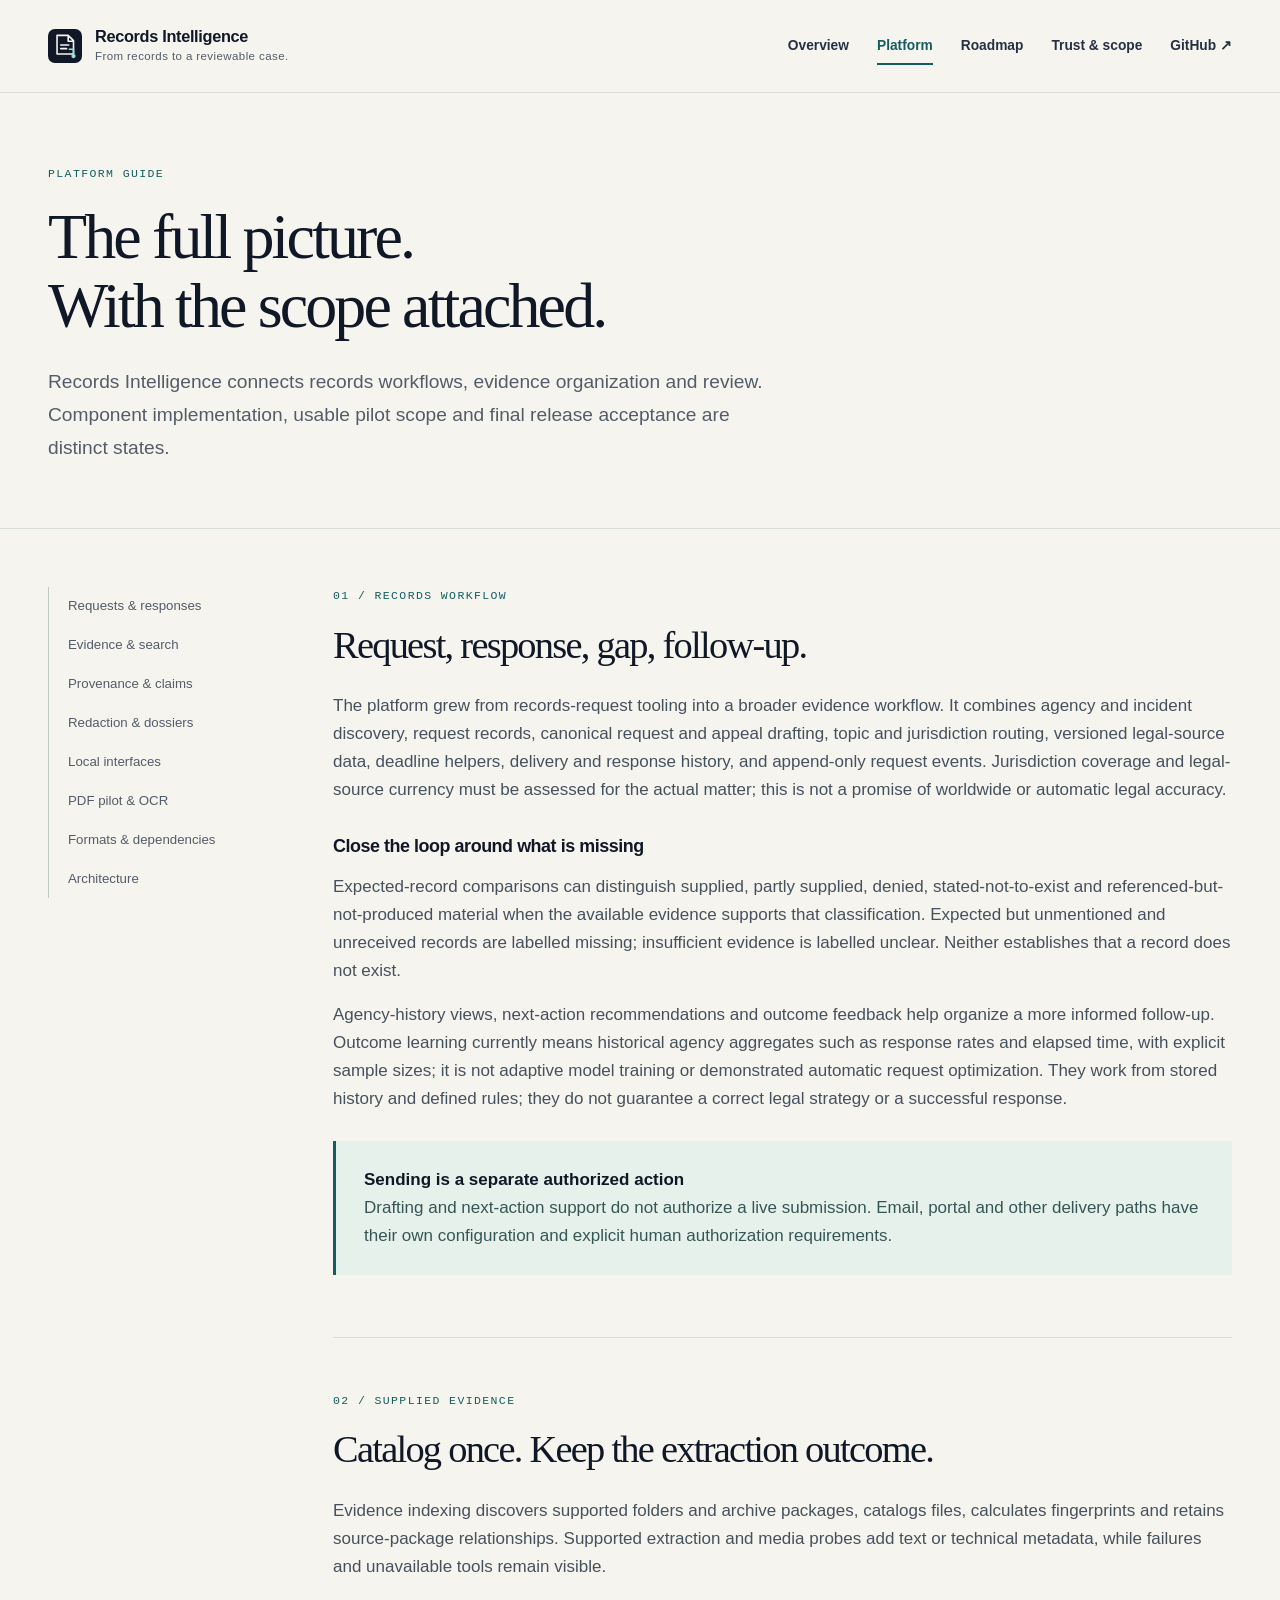
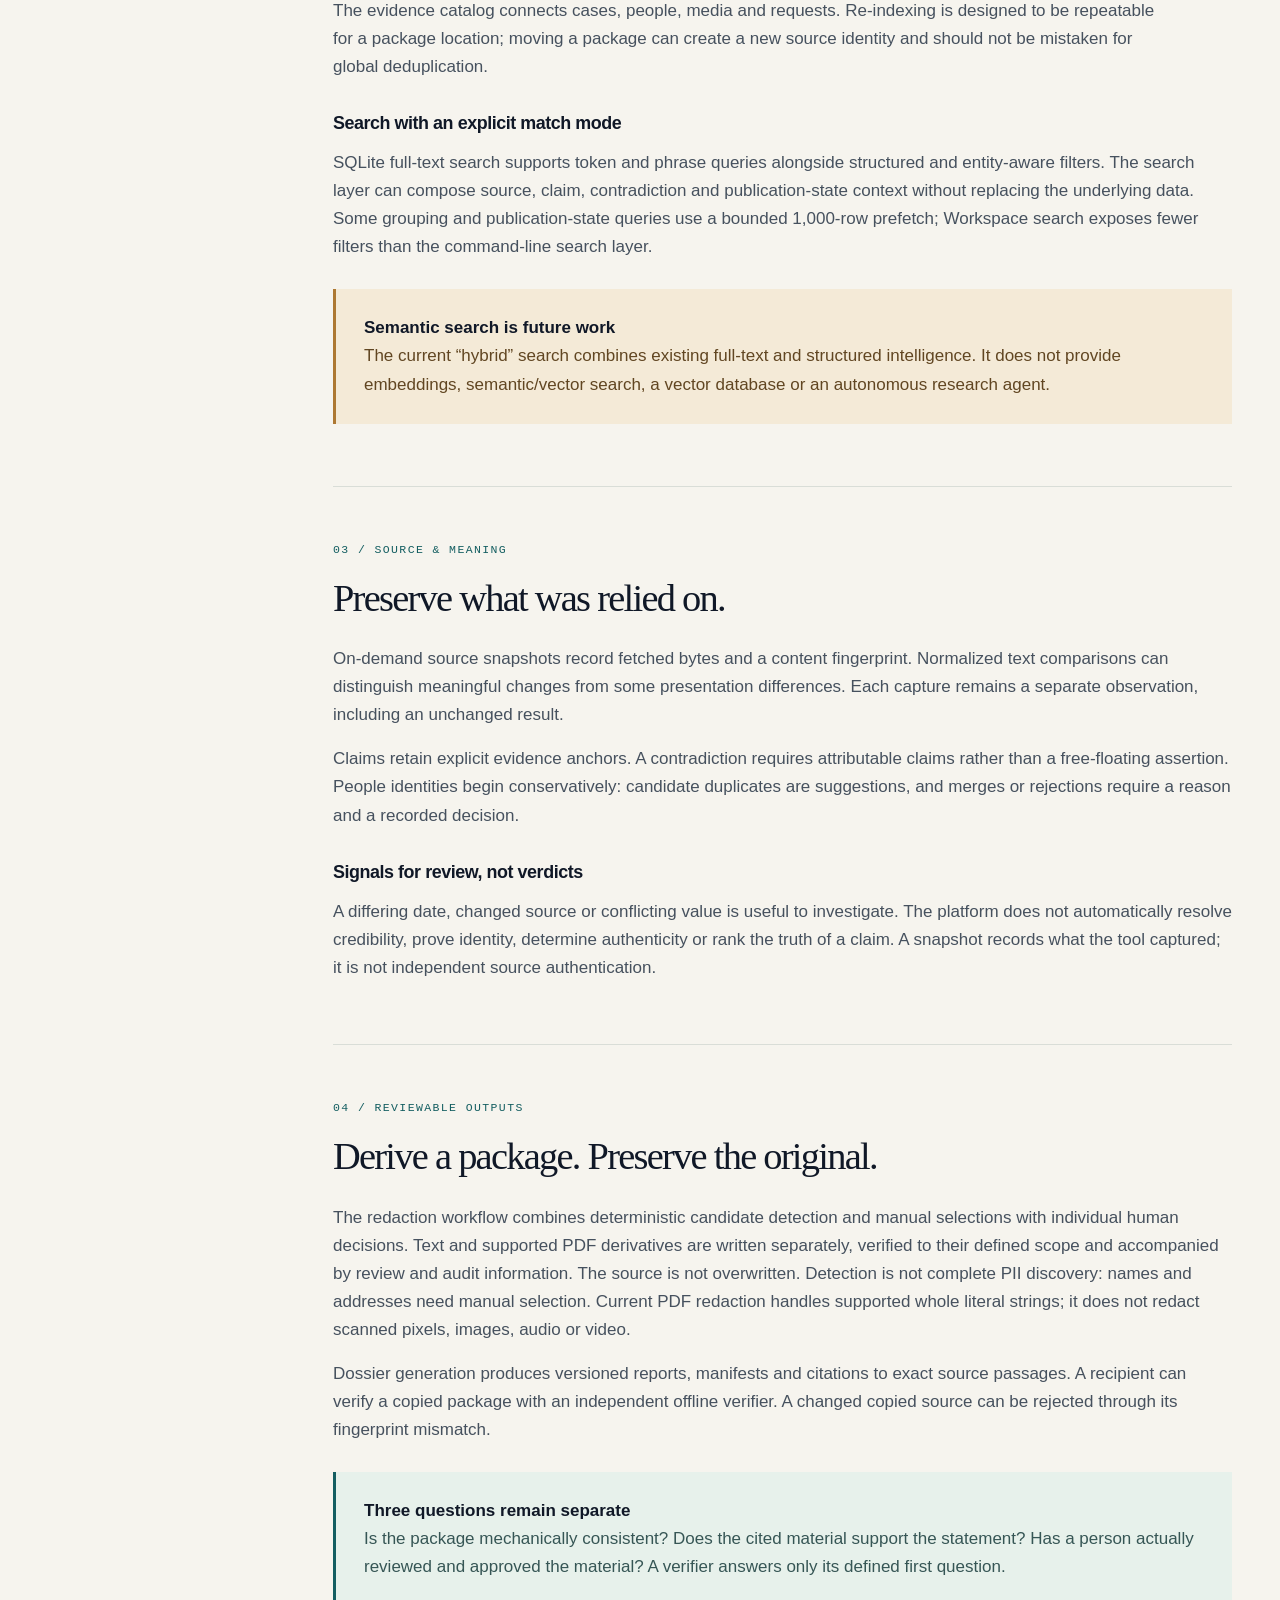
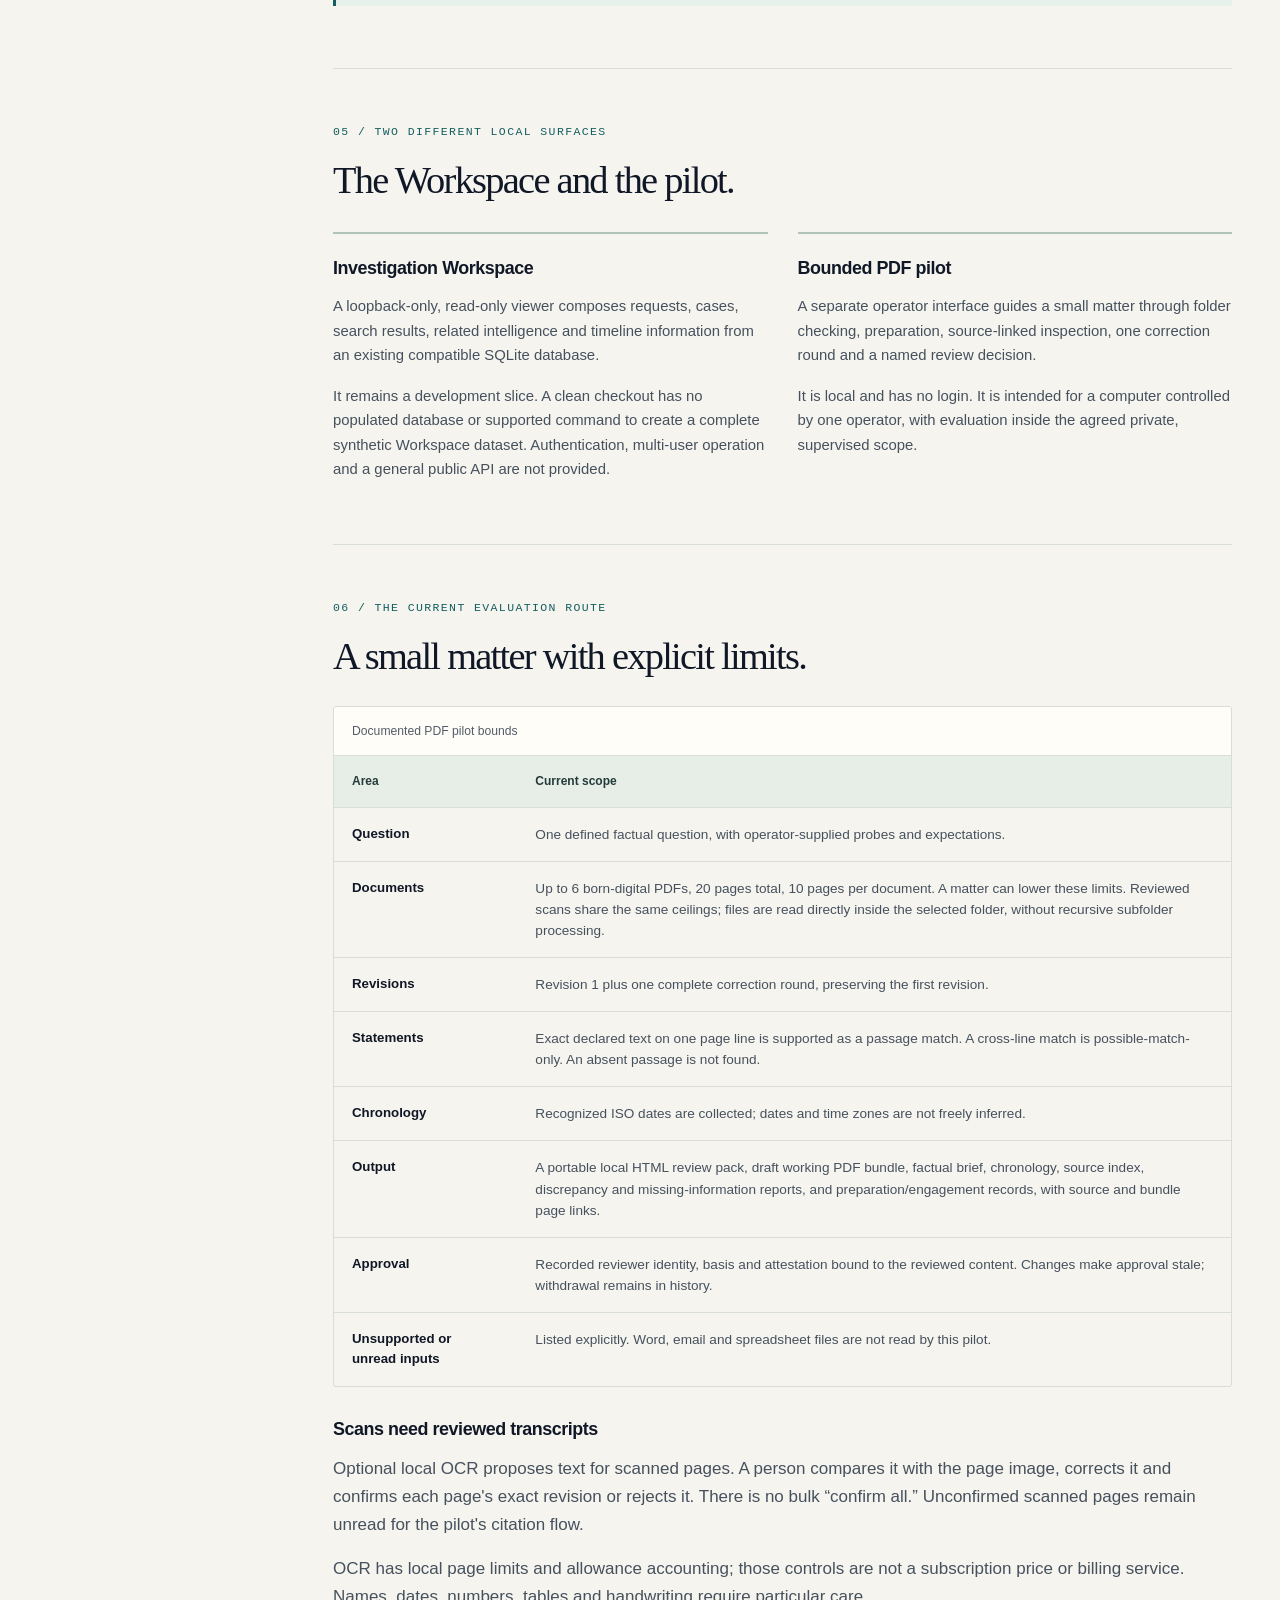
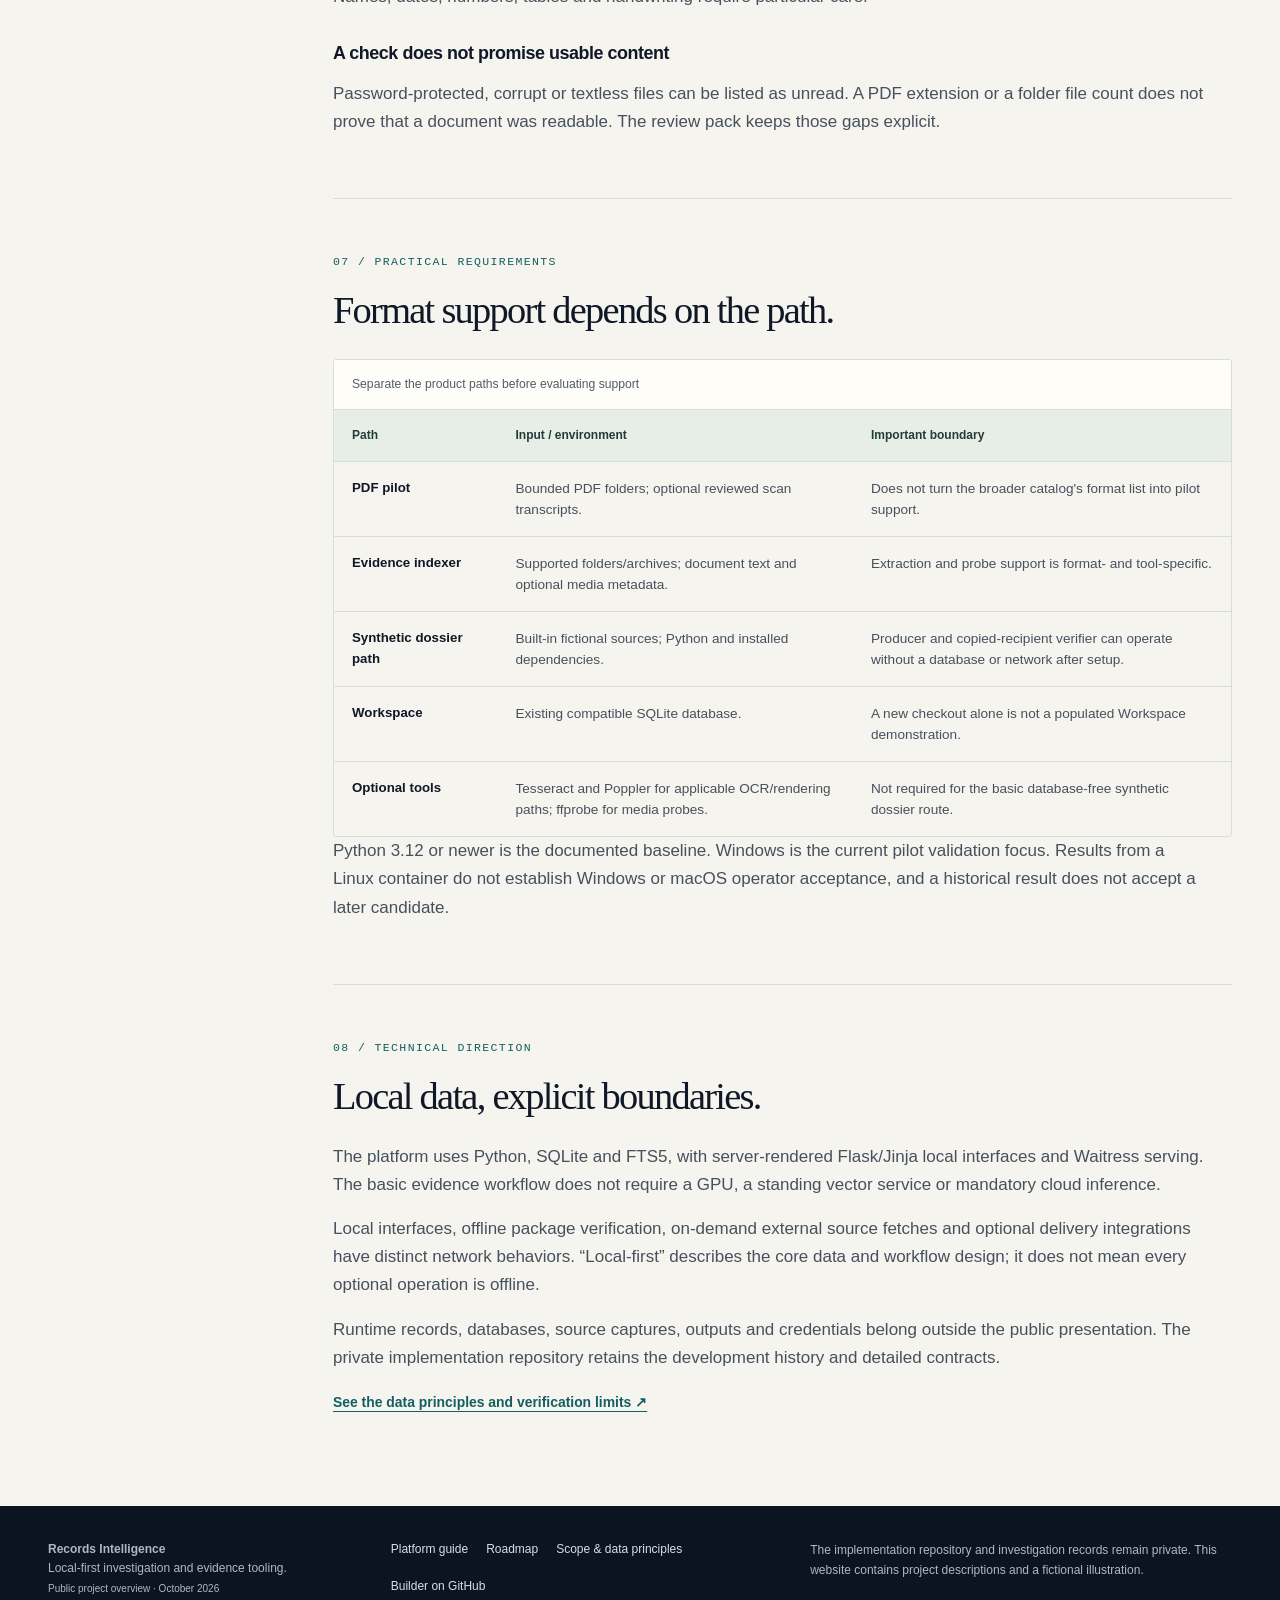
==== platform.html @ a043e43b "Publish the complete Records Intelligence project presentation" ====
<!doctype html>
<html lang="en">
<head>
  <meta charset="utf-8">
  <meta name="viewport" content="width=device-width, initial-scale=1">
  <meta name="description" content="The complete public capability guide: records requests, evidence indexing, search, provenance, claims, contradictions, reviewed redaction, dossiers, local interfaces and the bounded PDF pilot.">
  <meta name="theme-color" content="#101827">
  <meta name="color-scheme" content="light">
  <meta property="og:type" content="website">
  <meta property="og:title" content="Platform guide — Records Intelligence">
  <meta property="og:description" content="The complete public capability guide: records requests, evidence indexing, search, provenance, claims, contradictions, reviewed redaction, dossiers, local interfaces and the bounded PDF pilot.">
  <title>Platform guide — Records Intelligence</title>
  <link rel="icon" href="assets/mark.svg" type="image/svg+xml">
  <link rel="stylesheet" href="assets/styles.css">
  <script src="assets/app.js" defer></script>
</head>
<body>
  <a class="skip-link" href="#main">Skip to content</a>
  <header class="site-header">
    <div class="container header-inner">
      <a class="brand" href="index.html" aria-label="Records Intelligence home"><img src="assets/mark.svg" alt="" width="32" height="32"><span class="brand-text"><strong>Records Intelligence</strong><span>From records to a reviewable case.</span></span></a>
      <button class="nav-toggle" type="button" aria-expanded="false" aria-controls="primary-nav" hidden>Menu <span aria-hidden="true">↗</span></button>
      <nav class="nav-links" id="primary-nav" aria-label="Main navigation"><a href="index.html">Overview</a><a href="platform.html" aria-current="page">Platform</a><a href="roadmap.html">Roadmap</a><a href="trust.html">Trust & scope</a><a class="github-link" href="https://github.com/claudedclaude2-byte">GitHub <span aria-hidden="true">↗</span></a></nav>
    </div>
  </header>
  <main id="main">
  <section class="page-intro"><div class="container"><p class="eyebrow">Platform guide</p><h1>The full picture.<br>With the scope attached.</h1><p class="lede">Records Intelligence connects records workflows, evidence organization and review. Component implementation, usable pilot scope and final release acceptance are distinct states.</p></div></section>
  <div class="container content-layout">
    <aside class="page-nav"><nav aria-label="Platform sections"><a href="#requests">Requests & responses</a><a href="#evidence">Evidence & search</a><a href="#provenance">Provenance & claims</a><a href="#redaction">Redaction & dossiers</a><a href="#interfaces">Local interfaces</a><a href="#pilot">PDF pilot & OCR</a><a href="#formats">Formats & dependencies</a><a href="#architecture">Architecture</a></nav></aside>
    <div class="content-column">
      <section class="doc-section" id="requests"><p class="eyebrow">01 / Records workflow</p><h2>Request, response, gap, follow-up.</h2><p>The platform grew from records-request tooling into a broader evidence workflow. It combines agency and incident discovery, request records, canonical request and appeal drafting, topic and jurisdiction routing, versioned legal-source data, deadline helpers, delivery and response history, and append-only request events. Jurisdiction coverage and legal-source currency must be assessed for the actual matter; this is not a promise of worldwide or automatic legal accuracy.</p><h3>Close the loop around what is missing</h3><p>Expected-record comparisons can distinguish supplied, partly supplied, denied, stated-not-to-exist and referenced-but-not-produced material when the available evidence supports that classification. Expected but unmentioned and unreceived records are labelled missing; insufficient evidence is labelled unclear. Neither establishes that a record does not exist.</p><p>Agency-history views, next-action recommendations and outcome feedback help organize a more informed follow-up. Outcome learning currently means historical agency aggregates such as response rates and elapsed time, with explicit sample sizes; it is not adaptive model training or demonstrated automatic request optimization. They work from stored history and defined rules; they do not guarantee a correct legal strategy or a successful response.</p><div class="callout"><strong>Sending is a separate authorized action</strong><p>Drafting and next-action support do not authorize a live submission. Email, portal and other delivery paths have their own configuration and explicit human authorization requirements.</p></div></section>
      <section class="doc-section" id="evidence"><p class="eyebrow">02 / Supplied evidence</p><h2>Catalog once. Keep the extraction outcome.</h2><p>Evidence indexing discovers supported folders and archive packages, catalogs files, calculates fingerprints and retains source-package relationships. Supported extraction and media probes add text or technical metadata, while failures and unavailable tools remain visible.</p><p>The evidence catalog connects cases, people, media and requests. Re-indexing is designed to be repeatable for a package location; moving a package can create a new source identity and should not be mistaken for global deduplication.</p><h3>Search with an explicit match mode</h3><p>SQLite full-text search supports token and phrase queries alongside structured and entity-aware filters. The search layer can compose source, claim, contradiction and publication-state context without replacing the underlying data. Some grouping and publication-state queries use a bounded 1,000-row prefetch; Workspace search exposes fewer filters than the command-line search layer.</p><div class="callout warning"><strong>Semantic search is future work</strong><p>The current “hybrid” search combines existing full-text and structured intelligence. It does not provide embeddings, semantic/vector search, a vector database or an autonomous research agent.</p></div></section>
      <section class="doc-section" id="provenance"><p class="eyebrow">03 / Source & meaning</p><h2>Preserve what was relied on.</h2><p>On-demand source snapshots record fetched bytes and a content fingerprint. Normalized text comparisons can distinguish meaningful changes from some presentation differences. Each capture remains a separate observation, including an unchanged result.</p><p>Claims retain explicit evidence anchors. A contradiction requires attributable claims rather than a free-floating assertion. People identities begin conservatively: candidate duplicates are suggestions, and merges or rejections require a reason and a recorded decision.</p><h3>Signals for review, not verdicts</h3><p>A differing date, changed source or conflicting value is useful to investigate. The platform does not automatically resolve credibility, prove identity, determine authenticity or rank the truth of a claim. A snapshot records what the tool captured; it is not independent source authentication.</p></section>
      <section class="doc-section" id="redaction"><p class="eyebrow">04 / Reviewable outputs</p><h2>Derive a package. Preserve the original.</h2><p>The redaction workflow combines deterministic candidate detection and manual selections with individual human decisions. Text and supported PDF derivatives are written separately, verified to their defined scope and accompanied by review and audit information. The source is not overwritten. Detection is not complete PII discovery: names and addresses need manual selection. Current PDF redaction handles supported whole literal strings; it does not redact scanned pixels, images, audio or video.</p><p>Dossier generation produces versioned reports, manifests and citations to exact source passages. A recipient can verify a copied package with an independent offline verifier. A changed copied source can be rejected through its fingerprint mismatch.</p><div class="callout"><strong>Three questions remain separate</strong><p>Is the package mechanically consistent? Does the cited material support the statement? Has a person actually reviewed and approved the material? A verifier answers only its defined first question.</p></div></section>
      <section class="doc-section" id="interfaces"><p class="eyebrow">05 / Two different local surfaces</p><h2>The Workspace and the pilot.</h2><div class="mini-grid"><div class="mini-panel"><h3>Investigation Workspace</h3><p>A loopback-only, read-only viewer composes requests, cases, search results, related intelligence and timeline information from an existing compatible SQLite database.</p><p>It remains a development slice. A clean checkout has no populated database or supported command to create a complete synthetic Workspace dataset. Authentication, multi-user operation and a general public API are not provided.</p></div><div class="mini-panel"><h3>Bounded PDF pilot</h3><p>A separate operator interface guides a small matter through folder checking, preparation, source-linked inspection, one correction round and a named review decision.</p><p>It is local and has no login. It is intended for a computer controlled by one operator, with evaluation inside the agreed private, supervised scope.</p></div></div></section>
      <section class="doc-section" id="pilot"><p class="eyebrow">06 / The current evaluation route</p><h2>A small matter with explicit limits.</h2><div class="table-wrap"><table class="scope-table"><caption>Documented PDF pilot bounds</caption><thead><tr><th scope="col">Area</th><th scope="col">Current scope</th></tr></thead><tbody><tr><th scope="row">Question</th><td>One defined factual question, with operator-supplied probes and expectations.</td></tr><tr><th scope="row">Documents</th><td>Up to 6 born-digital PDFs, 20 pages total, 10 pages per document. A matter can lower these limits. Reviewed scans share the same ceilings; files are read directly inside the selected folder, without recursive subfolder processing.</td></tr><tr><th scope="row">Revisions</th><td>Revision 1 plus one complete correction round, preserving the first revision.</td></tr><tr><th scope="row">Statements</th><td>Exact declared text on one page line is supported as a passage match. A cross-line match is possible-match-only. An absent passage is not found.</td></tr><tr><th scope="row">Chronology</th><td>Recognized ISO dates are collected; dates and time zones are not freely inferred.</td></tr><tr><th scope="row">Output</th><td>A portable local HTML review pack, draft working PDF bundle, factual brief, chronology, source index, discrepancy and missing-information reports, and preparation/engagement records, with source and bundle page links.</td></tr><tr><th scope="row">Approval</th><td>Recorded reviewer identity, basis and attestation bound to the reviewed content. Changes make approval stale; withdrawal remains in history.</td></tr><tr><th scope="row">Unsupported or unread inputs</th><td>Listed explicitly. Word, email and spreadsheet files are not read by this pilot.</td></tr></tbody></table></div><h3>Scans need reviewed transcripts</h3><p>Optional local OCR proposes text for scanned pages. A person compares it with the page image, corrects it and confirms each page's exact revision or rejects it. There is no bulk “confirm all.” Unconfirmed scanned pages remain unread for the pilot's citation flow.</p><p>OCR has local page limits and allowance accounting; those controls are not a subscription price or billing service. Names, dates, numbers, tables and handwriting require particular care.</p><h3>A check does not promise usable content</h3><p>Password-protected, corrupt or textless files can be listed as unread. A PDF extension or a folder file count does not prove that a document was readable. The review pack keeps those gaps explicit.</p></section>
      <section class="doc-section" id="formats"><p class="eyebrow">07 / Practical requirements</p><h2>Format support depends on the path.</h2><div class="table-wrap"><table class="scope-table"><caption>Separate the product paths before evaluating support</caption><thead><tr><th scope="col">Path</th><th scope="col">Input / environment</th><th scope="col">Important boundary</th></tr></thead><tbody><tr><th scope="row">PDF pilot</th><td>Bounded PDF folders; optional reviewed scan transcripts.</td><td>Does not turn the broader catalog's format list into pilot support.</td></tr><tr><th scope="row">Evidence indexer</th><td>Supported folders/archives; document text and optional media metadata.</td><td>Extraction and probe support is format- and tool-specific.</td></tr><tr><th scope="row">Synthetic dossier path</th><td>Built-in fictional sources; Python and installed dependencies.</td><td>Producer and copied-recipient verifier can operate without a database or network after setup.</td></tr><tr><th scope="row">Workspace</th><td>Existing compatible SQLite database.</td><td>A new checkout alone is not a populated Workspace demonstration.</td></tr><tr><th scope="row">Optional tools</th><td>Tesseract and Poppler for applicable OCR/rendering paths; ffprobe for media probes.</td><td>Not required for the basic database-free synthetic dossier route.</td></tr></tbody></table></div><p>Python 3.12 or newer is the documented baseline. Windows is the current pilot validation focus. Results from a Linux container do not establish Windows or macOS operator acceptance, and a historical result does not accept a later candidate.</p></section>
      <section class="doc-section" id="architecture"><p class="eyebrow">08 / Technical direction</p><h2>Local data, explicit boundaries.</h2><p>The platform uses Python, SQLite and FTS5, with server-rendered Flask/Jinja local interfaces and Waitress serving. The basic evidence workflow does not require a GPU, a standing vector service or mandatory cloud inference.</p><p>Local interfaces, offline package verification, on-demand external source fetches and optional delivery integrations have distinct network behaviors. “Local-first” describes the core data and workflow design; it does not mean every optional operation is offline.</p><p>Runtime records, databases, source captures, outputs and credentials belong outside the public presentation. The private implementation repository retains the development history and detailed contracts.</p><p><a class="text-link" href="trust.html">See the data principles and verification limits ↗</a></p></section>
    </div>
  </div>
</main>
  <footer class="site-footer">
    <div class="container footer-inner">
      <div><strong>Records Intelligence</strong><p>Local-first investigation and evidence tooling.</p><small>Public project overview · October 2026</small></div>
      <nav class="footer-links" aria-label="Footer navigation"><a href="platform.html">Platform guide</a><a href="roadmap.html">Roadmap</a><a href="trust.html">Scope & data principles</a><a href="https://github.com/claudedclaude2-byte">Builder on GitHub</a></nav>
      <p class="footer-note">The implementation repository and investigation records remain private. This website contains project descriptions and a fictional illustration.</p>
    </div>
  </footer>
</body>
</html>
---- assets/styles.css ----
:root {
  color-scheme: light;
  --ink: #101827;
  --ink-soft: #253044;
  --paper: #f6f4ee;
  --white: #ffffff;
  --muted: #535c69;
  --line: #d9ddd7;
  --aqua: #8ee8e2;
  --aqua-dark: #145e61;
  --ochre: #ad7832;
  --dark-line: #344253;
  --serif: Georgia, "Times New Roman", serif;
  --sans: -apple-system, BlinkMacSystemFont, "Segoe UI", sans-serif;
  --mono: "Cascadia Code", "SFMono-Regular", Consolas, monospace;
  --max-width: 1200px;
}

*, *::before, *::after { box-sizing: border-box; }
html { scroll-behavior: smooth; scroll-padding-top: 104px; }
body { margin: 0; background: var(--paper); color: var(--ink); font-family: var(--sans); font-size: 17px; line-height: 1.65; -webkit-font-smoothing: antialiased; }
body, button, a { -webkit-tap-highlight-color: transparent; }
img, svg { display: block; max-width: 100%; }
img { height: auto; }
button, input, select, textarea { font: inherit; }
button { cursor: pointer; }
a { color: var(--aqua-dark); text-underline-offset: 4px; text-decoration-thickness: 1px; }
a:hover { text-decoration-thickness: 2px; }
:focus-visible { outline: 3px solid var(--aqua-dark); outline-offset: 5px; border-radius: 2px; }
.dark :focus-visible, .contact-band :focus-visible, .site-footer :focus-visible { outline-color: var(--aqua); }
::selection { background: var(--aqua); color: var(--ink); }
[hidden] { display: none !important; }
h1, h2, h3, h4, p, ul, ol, dl, blockquote, figure { margin: 0; }
h1, h2, h3, h4 { text-wrap: balance; }
h1, h2 { font-family: var(--serif); font-weight: 400; letter-spacing: -.045em; line-height: 1.08; }
h1 { font-size: clamp(3rem, 5.8vw, 5.35rem); }
h2 { font-size: clamp(2.15rem, 3.5vw, 3.4rem); }
h3 { font-size: 1.28rem; line-height: 1.35; letter-spacing: -.025em; }
p { text-wrap: pretty; }
p + p { margin-top: 1rem; }
ul, ol { padding-left: 1.3rem; }
li + li { margin-top: .55rem; }
code { font-family: var(--mono); font-size: .83em; overflow-wrap: anywhere; }
.container { width: min(var(--max-width), calc(100% - 96px)); margin-inline: auto; }
.skip-link { position: fixed; z-index: 100; left: 16px; top: 12px; padding: 12px 18px; color: var(--ink); background: var(--aqua); transform: translateY(-160%); border-radius: 4px; font-weight: 700; }
.skip-link:focus { transform: translateY(0); }

/* Quiet navigation leaves the project and its evidence in the foreground. */
.site-header { position: relative; z-index: 20; background: var(--paper); border-bottom: 1px solid var(--line); }
.header-inner { display: flex; align-items: center; justify-content: space-between; gap: 32px; min-height: 92px; }
.brand { display: inline-flex; align-items: center; gap: 13px; color: var(--ink); text-decoration: none; flex-shrink: 0; }
.brand img { width: 34px; height: 34px; }
.brand-text { display: flex; flex-direction: column; }
.brand-text strong { font-size: 1.02rem; line-height: 1.2; font-weight: 750; letter-spacing: -.02em; }
.brand-text span { color: var(--muted); font-size: .72rem; line-height: 1.6; letter-spacing: .035em; }
.nav-links { display: flex; align-items: center; flex-wrap: wrap; gap: 28px; }
.nav-links a { position: relative; color: var(--ink-soft); font-size: .86rem; font-weight: 600; text-decoration: none; padding-block: 10px; }
.nav-links a:hover, .nav-links a[aria-current="page"] { color: var(--aqua-dark); }
.nav-links a[aria-current="page"]::after { content: ""; position: absolute; right: 0; bottom: 2px; left: 0; height: 2px; background: var(--aqua-dark); }
.nav-toggle { display: none; align-items: center; justify-content: center; min-height: 44px; padding: 8px 12px; border: 1px solid var(--line); color: var(--ink); background: transparent; border-radius: 4px; font-size: .85rem; font-weight: 650; }

/* The dark opening reads like a field notebook, with a light document inset. */
.dark { background: var(--ink); color: var(--paper); }
.dark a { color: var(--aqua); }
.hero { padding: 86px 0 70px; overflow: clip; }
.hero-grid { display: grid; grid-template-columns: 1.14fr .86fr; align-items: center; gap: 64px; }
.hero-copy h1 { max-width: 750px; }
.eyebrow { display: block; margin-bottom: 20px; color: var(--aqua-dark); font-family: var(--mono); font-size: .72rem; line-height: 1.5; font-weight: 500; letter-spacing: .12em; text-transform: uppercase; }
.dark .eyebrow { color: var(--aqua); }
.lede { max-width: 690px; margin-top: 26px; color: var(--muted); font-size: clamp(1.1rem, 1.5vw, 1.24rem); line-height: 1.7; }
.dark .lede { color: #c8d1dc; }
.actions { display: flex; align-items: center; flex-wrap: wrap; gap: 12px; margin-top: 34px; }
.button { display: inline-flex; align-items: center; justify-content: center; gap: 10px; min-height: 48px; padding: 12px 22px; border: 1px solid var(--ink); border-radius: 3px; color: var(--paper); background: var(--ink); font-size: .87rem; font-weight: 700; line-height: 1.35; text-decoration: none; transition: background-color .18s, border-color .18s, transform .18s; }
.button:hover { background: var(--ink-soft); border-color: var(--ink-soft); transform: translateY(-2px); }
.button.secondary { color: var(--ink); background: transparent; border-color: #a2aaa8; }
.button.secondary:hover { background: #e8eae2; }
.dark .button { color: var(--ink); background: var(--aqua); border-color: var(--aqua); }
.dark .button:hover { background: #b8f3ef; border-color: #b8f3ef; }
.dark .button.secondary { color: var(--paper); background: transparent; border-color: #647181; }
.dark .button.secondary:hover { background: #263345; border-color: #8c9bab; }
.hero-note { max-width: 560px; margin-top: 22px; color: #abb8c6; font-size: .79rem; line-height: 1.65; }
.hero-art { position: relative; width: 100%; min-width: 0; }
.hero-art svg { width: 100%; height: auto; }
.hero-art img { width: 100%; }
.status-line { display: flex; align-items: center; flex-wrap: wrap; gap: 12px 28px; padding-top: 29px; margin-top: 55px; border-top: 1px solid var(--dark-line); color: #c8d1dc; font-family: var(--mono); font-size: .7rem; line-height: 1.55; }
.status-line > span { display: inline-flex; align-items: center; gap: 8px; }
.status-dot { display: inline-block; width: 6px; height: 6px; border-radius: 50%; background: var(--aqua); flex: 0 0 auto; }

.section { padding: 100px 0; }
.section.alt { background: #eceee7; border-top: 1px solid #e0e3da; border-bottom: 1px solid #e0e3da; }
.section-heading { max-width: 780px; margin-bottom: 48px; }
.section-heading .eyebrow, .split-heading .eyebrow { margin-bottom: 16px; }
.section-heading p:not(.eyebrow), .split-heading p:not(.eyebrow) { margin-top: 20px; color: var(--muted); max-width: 640px; }
.dark .section-heading p:not(.eyebrow), .dark .split-heading p:not(.eyebrow) { color: #c8d1dc; }
.split-heading { display: grid; grid-template-columns: 1.1fr .9fr; gap: 80px; align-items: end; margin-bottom: 48px; }
.split-heading > p { margin-bottom: 3px; }
.intro-grid { display: grid; grid-template-columns: 1.2fr .8fr; gap: 88px; align-items: start; }
.large-statement { font-family: var(--serif); font-size: clamp(1.9rem, 3vw, 2.8rem); line-height: 1.25; letter-spacing: -.035em; }
.intro-grid > div > p { color: var(--muted); }
.intro-grid .large-statement { color: var(--ink); }
.intro-grid .eyebrow { color: var(--aqua-dark); }
.principles { display: grid; grid-template-columns: repeat(3, 1fr); gap: 38px; margin-top: 65px; padding-top: 32px; border-top: 1px solid var(--line); }
.principle { position: relative; padding-top: 17px; }
.principle::before { content: ""; position: absolute; left: 0; top: 0; width: 24px; height: 3px; background: var(--aqua-dark); }
.principle h3 { margin-bottom: 12px; }
.principle p { color: var(--muted); font-size: .94rem; }
.dark .principles { border-color: var(--dark-line); }
.dark .principle::before { background: var(--aqua); }
.dark .principle p { color: #c8d1dc; }
.principles + .text-link { display: inline-block; margin-top: 30px; }

/* Lists carry real sequence and scope, rather than turning everything into cards. */
.workflow { margin: 0; }
ol.workflow, .workflow ol { padding: 0; list-style: none; counter-reset: step; }
.workflow li { display: grid; grid-template-columns: 74px 1fr; gap: 24px; margin: 0; padding: 30px 0; border-top: 1px solid var(--line); }
.workflow li:last-child { border-bottom: 1px solid var(--line); }
.step-number { display: flex; align-items: center; justify-content: center; width: 48px; height: 48px; background: var(--ink); color: var(--aqua); border-radius: 50%; font-family: var(--mono); font-size: .84rem; }
.workflow h3 { margin-bottom: 9px; }
.workflow p { max-width: 830px; color: var(--muted); font-size: .96rem; }
.feature-row { display: grid; grid-template-columns: 68px minmax(0, 1fr) 180px; gap: 28px; align-items: start; padding: 34px 0; border-top: 1px solid var(--line); }
.feature-row:last-child { border-bottom: 1px solid var(--line); }
.feature-list + p { margin-top: 26px; }
.feature-number { color: var(--aqua-dark); font-family: var(--mono); font-size: .8rem; padding-top: 4px; }
.feature-row h3 { margin-bottom: 10px; }
.feature-row p { max-width: 690px; color: var(--muted); font-size: .94rem; }
.feature-meta { display: flex; flex-direction: column; align-items: flex-start; gap: 12px; padding-top: 4px; }
.feature-meta small { color: var(--muted); font-size: .74rem; line-height: 1.55; }
.tag, .status-tag { display: inline-flex; align-items: center; gap: 7px; max-width: 100%; padding: 5px 9px; border: 1px solid #b7c4c0; border-radius: 3px; background: #e9efea; color: #275352; font-family: var(--mono); font-size: .65rem; line-height: 1.45; font-weight: 500; letter-spacing: .015em; }
.dark .tag, .dark .status-tag { color: var(--aqua); background: #1a2b35; border-color: #3f6668; }
.scope-grid { display: grid; grid-template-columns: 1fr 1fr; gap: 0; border-top: 1px solid var(--line); border-bottom: 1px solid var(--line); }
.scope-panel { padding: 32px 42px 32px 0; }
.scope-panel + .scope-panel { padding: 32px 0 32px 42px; border-left: 1px solid var(--line); }
.scope-panel h3 { margin-bottom: 20px; }
.scope-panel h2 { margin-bottom: 22px; font-size: clamp(1.8rem, 3vw, 2.65rem); }
.scope-panel p:not(.eyebrow) { color: var(--muted); }
.scope-panel .text-link { display: inline-block; margin-top: 22px; }
.scope-panel ul { color: var(--muted); font-size: .94rem; }
.dark .scope-grid, .dark .scope-panel + .scope-panel { border-color: var(--dark-line); }
.dark .scope-panel ul { color: #c8d1dc; }

/* This is an illustrative citation, not an interface making validation claims. */
.example-shell { border: 1px solid #b9c4be; border-radius: 5px; overflow: hidden; background: var(--white); box-shadow: 0 16px 40px #1018270b; }
.example-toolbar { display: flex; align-items: center; justify-content: space-between; gap: 20px; padding: 18px 26px; border-bottom: 1px solid var(--line); background: #e9eee8; }
.example-toolbar > span, .example-toolbar > label, .example-toolbar > p { color: #435553; font-family: var(--mono); font-size: .68rem; letter-spacing: .025em; }
.example-tabs { display: flex; flex-wrap: wrap; gap: 5px; }
.example-shell > .example-tabs { padding: 12px 26px; border-bottom: 1px solid var(--line); background: #f3f5f0; }
.example-tabs button { min-height: 42px; padding: 8px 13px; color: var(--ink-soft); background: transparent; border: 1px solid transparent; border-radius: 3px; font-size: .78rem; font-weight: 650; }
.example-tabs button:hover { background: #dfe7e1; }
.example-tabs button[aria-selected="true"] { color: var(--paper); background: var(--ink); }
.example-body { padding: 38px 42px; }
.example-body section { max-width: 820px; margin-inline: auto; }
.example-body section + section { margin-top: 36px; }
.example-body h3 { margin-bottom: 18px; }
.source-quote { padding: 24px 28px; margin-bottom: 20px; border-left: 3px solid var(--aqua-dark); background: #f3f5f0; font-family: var(--serif); font-size: clamp(1.1rem, 2vw, 1.35rem); line-height: 1.7; }
.citation { color: var(--muted); font-family: var(--mono); font-size: .69rem; overflow-wrap: anywhere; }
.annotation { position: relative; margin-top: 24px; padding: 20px 24px; border: 1px solid #dec89d; color: #594222; background: #fcf6e9; font-size: .9rem; }
.annotation strong { color: #473315; }
.example-body .status-tag { margin-bottom: 17px; }
body:not(.js) [data-example-panel][hidden] { display: block !important; }
body:not(.js) .example-tabs { display: none; }

.roadmap-row { display: grid; grid-template-columns: 80px minmax(0, 1fr) 185px; align-items: start; gap: 32px; padding: 34px 0; border-top: 1px solid var(--line); }
.roadmap-row:last-child { border-bottom: 1px solid var(--line); }
.roadmap-list { margin-top: 40px; }
.roadmap-index { color: var(--aqua-dark); font-family: var(--mono); font-size: .75rem; padding-top: 6px; }
.roadmap-row h2 { margin-bottom: 17px; font-size: clamp(1.7rem, 2.4vw, 2.4rem); }
.roadmap-row h3 { margin-bottom: 12px; }
.roadmap-row h2 ~ h3 { margin-top: 22px; font-family: var(--mono); font-size: .69rem; font-weight: 500; text-transform: uppercase; letter-spacing: .07em; }
.roadmap-row p, .roadmap-row ul { color: var(--muted); font-size: .94rem; }
.roadmap-row ul { margin-top: 14px; }
.roadmap-state { padding-top: 4px; }
.faq { border-top: 1px solid var(--line); }
.faq details { border-bottom: 1px solid var(--line); padding: 23px 0; }
.faq summary { position: relative; padding-right: 42px; list-style: none; font-size: 1.04rem; line-height: 1.45; font-weight: 650; cursor: pointer; }
.faq summary::-webkit-details-marker { display: none; }
.faq summary::after { content: "+"; position: absolute; top: -3px; right: 4px; font-family: var(--mono); font-size: 1.4rem; font-weight: 400; color: var(--aqua-dark); }
.faq details[open] summary::after { content: "−"; }
.faq details > div, .faq details > p { padding-top: 18px; max-width: 860px; color: var(--muted); font-size: .94rem; }
.contact-band { background: var(--ink); color: var(--paper); padding: 58px 0; }
.contact-band .container { display: flex; align-items: center; justify-content: space-between; gap: 45px; }
.contact-band h2 { font-size: clamp(1.8rem, 3vw, 2.7rem); }
.contact-band p { margin-top: 16px; color: #c8d1dc; font-size: .94rem; max-width: 670px; }
.contact-band .intro-grid > div > p { color: #c8d1dc; }
.contact-band .eyebrow, .contact-band .intro-grid .eyebrow { color: var(--aqua); margin-top: 0; }
.contact-band a { color: var(--aqua); }
.contact-actions { display: flex; align-items: center; flex-wrap: wrap; gap: 12px; flex-shrink: 0; }
.contact-band p + .contact-actions { margin-top: 24px; }
.contact-band .button { background: var(--aqua); border-color: var(--aqua); color: var(--ink); }
.contact-band .button:hover { background: #b8f3ef; border-color: #b8f3ef; }
.contact-band .button.secondary { background: transparent; color: var(--paper); border-color: #647181; }
.site-footer { padding: 34px 0; color: #aeb8c5; background: #0d1421; font-size: .75rem; }
.footer-inner { display: grid; grid-template-columns: .8fr 1fr 1.1fr; align-items: start; gap: 36px; }
.footer-inner p { max-width: 680px; }
.footer-links { display: flex; flex-wrap: wrap; gap: 18px; }
.footer-note { line-height: 1.7; }
.site-footer a { color: #d5e0e7; text-decoration: none; }
.site-footer a:hover { text-decoration: underline; }

/* Secondary pages are deliberately designed for sustained reading. */
.page-intro { padding: 72px 0 64px; border-bottom: 1px solid var(--line); }
.page-intro h1 { max-width: 970px; font-size: clamp(2.8rem, 5vw, 4.6rem); }
.page-intro .lede { max-width: 800px; }
.content-layout { display: grid; grid-template-columns: 215px minmax(0, 1fr); align-items: start; gap: 70px; padding-top: 58px; padding-bottom: 90px; }
.page-nav { position: sticky; top: 32px; font-size: .83rem; }
.page-nav > p, .page-nav > h2, .page-nav > h3 { margin-bottom: 16px; font-family: var(--mono); font-size: .68rem; font-weight: 500; letter-spacing: .08em; text-transform: uppercase; color: var(--muted); }
.page-nav nav { display: flex; flex-direction: column; gap: 1px; border-left: 1px solid #bdc9c2; }
.page-nav a { display: block; padding: 8px 0 8px 18px; color: var(--muted); text-decoration: none; border-left: 2px solid transparent; margin-left: -1px; }
.page-nav a:hover, .page-nav a[aria-current="location"] { color: var(--aqua-dark); border-left-color: var(--aqua-dark); }
.content-column { min-width: 0; }
.doc-section { scroll-margin-top: 32px; }
.doc-section + .doc-section { margin-top: 62px; padding-top: 54px; border-top: 1px solid var(--line); }
.doc-section h2 { margin-bottom: 26px; font-size: clamp(1.9rem, 3vw, 2.7rem); }
.doc-section h3 { margin-top: 30px; margin-bottom: 14px; font-size: 1.12rem; }
.doc-section p, .doc-section li { color: #46515e; }
.doc-section ul, .doc-section ol { margin-top: 20px; }
.doc-section strong { color: var(--ink); }
.doc-section .eyebrow { color: var(--aqua-dark); }
.table-wrap { width: 100%; margin-top: 28px; overflow-x: auto; border: 1px solid var(--line); border-radius: 3px; }
.scope-table { width: 100%; border-collapse: collapse; text-align: left; font-size: .85rem; line-height: 1.55; }
.scope-table caption { padding: 15px 18px; border-bottom: 1px solid var(--line); color: var(--muted); background: #fffdf7; text-align: left; font-size: .76rem; }
.scope-table th, .scope-table td { padding: 16px 18px; border-bottom: 1px solid var(--line); vertical-align: top; }
.scope-table th { color: #243b39; background: #e6eee7; font-size: .75rem; font-weight: 700; }
.scope-table th[scope="row"] { min-width: 150px; background: transparent; color: var(--ink); font-size: .83rem; }
.scope-table tr:last-child th[scope="row"] { border-bottom: none; }
.scope-table tr:last-child td { border-bottom: none; }
.scope-table td { color: #46515e; }
.scope-table td:first-child { min-width: 150px; font-weight: 600; color: var(--ink); }
.scope-table td:not(:first-child) { min-width: 180px; }
.callout { margin-top: 28px; padding: 25px 28px; color: #204b4d; background: #e7f1eb; border-left: 3px solid var(--aqua-dark); }
.callout h3 { margin-top: 0; color: #204b4d; }
.callout p, .callout li { color: #365655; }
.callout.warning { border-color: var(--ochre); background: #f4ead7; color: #614622; }
.callout.warning p, .callout.warning li, .callout.warning h3 { color: #614622; }
.callout.dark { border-color: var(--aqua); background: var(--ink); color: var(--paper); }
.callout.dark p, .callout.dark li { color: #c8d1dc; }
.callout.dark h3, .callout.dark strong { color: var(--paper); }
.definition-list { margin-top: 22px; }
dl.definition-list, .definition-list dl { display: grid; grid-template-columns: 160px minmax(0, 1fr); gap: 20px 28px; }
.definition-list dt { color: var(--ink); font-weight: 650; }
.definition-list dd { margin: 0; color: #46515e; }
.checklist { padding-left: 0; list-style: none; }
.checklist li { position: relative; padding-left: 27px; }
.checklist li::before { content: ""; position: absolute; left: 1px; top: .57em; width: 8px; height: 8px; border: 1px solid #5d8077; }
.text-link { font-size: .87rem; font-weight: 650; }
.mini-grid { display: grid; grid-template-columns: 1fr 1fr; gap: 30px; margin-top: 30px; }
.mini-panel { padding-top: 22px; border-top: 2px solid #b0c3b9; }
.mini-panel h3 { margin-top: 0; }
.mini-panel p { font-size: .93rem; }

@media (min-width: 1600px) {
  .hero { padding-top: 106px; padding-bottom: 82px; }
}
@media (max-width: 1100px) {
  .container { width: calc(100% - 64px); }
  .header-inner { gap: 24px; }
  .nav-links { gap: 20px; }
  .hero-grid { gap: 38px; }
  .hero { padding-top: 65px; }
  .intro-grid, .split-heading { gap: 48px; }
  .content-layout { grid-template-columns: 175px minmax(0, 1fr); gap: 40px; }
  .contact-band .container { align-items: flex-start; flex-direction: column; gap: 27px; }
}
@media (max-width: 800px) {
  .container { width: calc(100% - 48px); }
  .header-inner { min-height: 80px; flex-wrap: wrap; gap: 0; }
  .nav-links { width: 100%; justify-content: flex-start; gap: 14px 24px; padding-bottom: 15px; }
  .js .nav-toggle { display: inline-flex; }
  .js .nav-links { display: none; padding: 12px 0 22px; }
  .js .site-header[data-nav-open="true"] .nav-links { display: flex; }
  .hero { padding: 62px 0 46px; }
  .hero-grid { grid-template-columns: 1fr; gap: 42px; }
  .hero-copy { max-width: 690px; }
  .hero h1 { max-width: 670px; font-size: clamp(3rem, 7.5vw, 4.4rem); }
  .hero-art { max-width: 530px; margin-inline: auto; }
  .status-line { margin-top: 34px; }
  .section { padding: 72px 0; }
  .intro-grid, .split-heading { grid-template-columns: 1fr; gap: 28px; }
  .principles { gap: 25px; margin-top: 40px; }
  .feature-row { grid-template-columns: 42px minmax(0, 1fr); gap: 18px; }
  .feature-meta { grid-column: 2; flex-direction: row; flex-wrap: wrap; align-items: center; padding-top: 0; }
  .feature-meta small { max-width: 370px; }
  .roadmap-row { grid-template-columns: 55px minmax(0, 1fr); gap: 22px; }
  .roadmap-state { grid-column: 2; padding-top: 0; }
  .scope-panel { padding-right: 25px; }
  .scope-panel + .scope-panel { padding-left: 25px; }
  .example-toolbar { flex-wrap: wrap; padding: 16px 22px; }
  .example-body { padding: 30px; }
  .footer-inner { grid-template-columns: 1fr; gap: 22px; }
  .page-intro { padding: 56px 0 45px; }
  .content-layout { grid-template-columns: 1fr; gap: 42px; padding-top: 36px; }
  .page-nav { position: static; }
  .page-nav nav { flex-direction: row; flex-wrap: wrap; column-gap: 17px; border-left: 0; border-bottom: 1px solid var(--line); padding-bottom: 16px; }
  .page-nav a { padding: 4px 0; border-left: 0; margin-left: 0; }
}
@media (max-width: 540px) {
  body { font-size: 16px; }
  .container { width: calc(100% - 40px); }
  .header-inner { min-height: 76px; }
  .brand { gap: 10px; }
  .brand img { width: 30px; height: 30px; }
  .brand-text strong { font-size: .9rem; }
  .brand-text span { font-size: .65rem; }
  .nav-toggle { font-size: .78rem; padding-inline: 10px; }
  .nav-links { gap: 8px 22px; }
  .nav-links a { font-size: .85rem; }
  .hero { padding-top: 43px; }
  .hero h1 { font-size: clamp(2.65rem, 12vw, 3.6rem); line-height: 1.08; }
  .eyebrow { font-size: .65rem; margin-bottom: 17px; }
  .lede { font-size: 1.03rem; margin-top: 22px; }
  .actions { margin-top: 28px; }
  .button { min-height: 47px; padding-inline: 18px; font-size: .81rem; }
  .hero-note { font-size: .74rem; }
  .status-line { flex-direction: column; align-items: flex-start; gap: 10px; font-size: .66rem; padding-top: 23px; }
  .section { padding: 55px 0; }
  .section-heading, .split-heading { margin-bottom: 34px; }
  h2 { font-size: 2.1rem; }
  h3 { font-size: 1.18rem; }
  .large-statement { font-size: 1.95rem; }
  .principles { grid-template-columns: 1fr; gap: 30px; }
  .workflow li { grid-template-columns: 38px minmax(0, 1fr); gap: 18px; padding-block: 24px; }
  .step-number { width: 36px; height: 36px; font-size: .72rem; }
  .feature-row { grid-template-columns: 29px minmax(0, 1fr); gap: 14px; padding-block: 27px; }
  .feature-number { font-size: .69rem; }
  .scope-grid { grid-template-columns: 1fr; }
  .scope-panel { padding: 27px 0; }
  .scope-panel + .scope-panel { padding: 27px 0; border-left: 0; border-top: 1px solid var(--line); }
  .dark .scope-panel + .scope-panel { border-top-color: var(--dark-line); }
  .example-toolbar { padding: 15px 17px; gap: 12px; }
  .example-tabs { gap: 2px; }
  .example-shell > .example-tabs { padding: 10px 14px; }
  .example-tabs button { padding-inline: 11px; font-size: .72rem; }
  .example-body { padding: 24px 20px; }
  .source-quote { padding: 20px 17px; font-size: 1.13rem; }
  .annotation { padding: 17px; font-size: .84rem; }
  .roadmap-row { grid-template-columns: 35px minmax(0, 1fr); gap: 15px; padding-block: 27px; }
  .roadmap-index { font-size: .67rem; }
  .faq details { padding-block: 21px; }
  .faq summary { font-size: .96rem; }
  .contact-band { padding-block: 43px; }
  .contact-band h2 { font-size: 2rem; }
  .contact-actions { gap: 10px; }
  .site-footer { padding-block: 29px; }
  .page-intro h1 { font-size: 2.7rem; }
  .content-layout { padding-bottom: 60px; }
  .doc-section + .doc-section { margin-top: 42px; padding-top: 38px; }
  .doc-section h2 { font-size: 2rem; margin-bottom: 20px; }
  .table-wrap { margin-inline: 0; }
  .scope-table { font-size: .78rem; }
  .scope-table th, .scope-table td { padding: 13px 14px; }
  .callout { padding: 20px; }
  dl.definition-list, .definition-list dl { grid-template-columns: 1fr; gap: 6px; }
  .definition-list dd + dt { margin-top: 16px; }
  .mini-grid { grid-template-columns: 1fr; gap: 27px; }
}
@media (prefers-reduced-motion: reduce) {
  html { scroll-behavior: auto; }
  *, *::before, *::after { animation-duration: .01ms !important; animation-iteration-count: 1 !important; transition-duration: .01ms !important; }
  .button:hover { transform: none; }
}
@media print {
  body { color: #000; background: #fff; font-size: 11pt; }
  .container { width: 100%; }
  .site-header, .site-footer, .nav-toggle, .page-nav, .actions, .contact-band { display: none; }
  .dark, .section.alt { color: #000; background: #fff; }
  .dark .lede, .dark .hero-note, .dark p, .dark .eyebrow { color: #333; }
  .hero, .section, .page-intro { padding: 24px 0; }
  .hero-grid, .content-layout { display: block; }
  .hero-art { max-width: 360px; margin-block: 20px; }
  .content-layout { padding: 24px 0; }
  .page-intro h1, .hero h1 { font-size: 32pt; }
  .doc-section h2, h2 { font-size: 22pt; }
  .example-shell { box-shadow: none; }
  [data-example-panel][hidden] { display: block !important; }
  .example-tabs { display: none; }
  .faq details > div, .faq details > p { display: block !important; }
  .table-wrap { overflow: visible; }
  .feature-row, .roadmap-row, .principle, .callout { break-inside: avoid; }
}
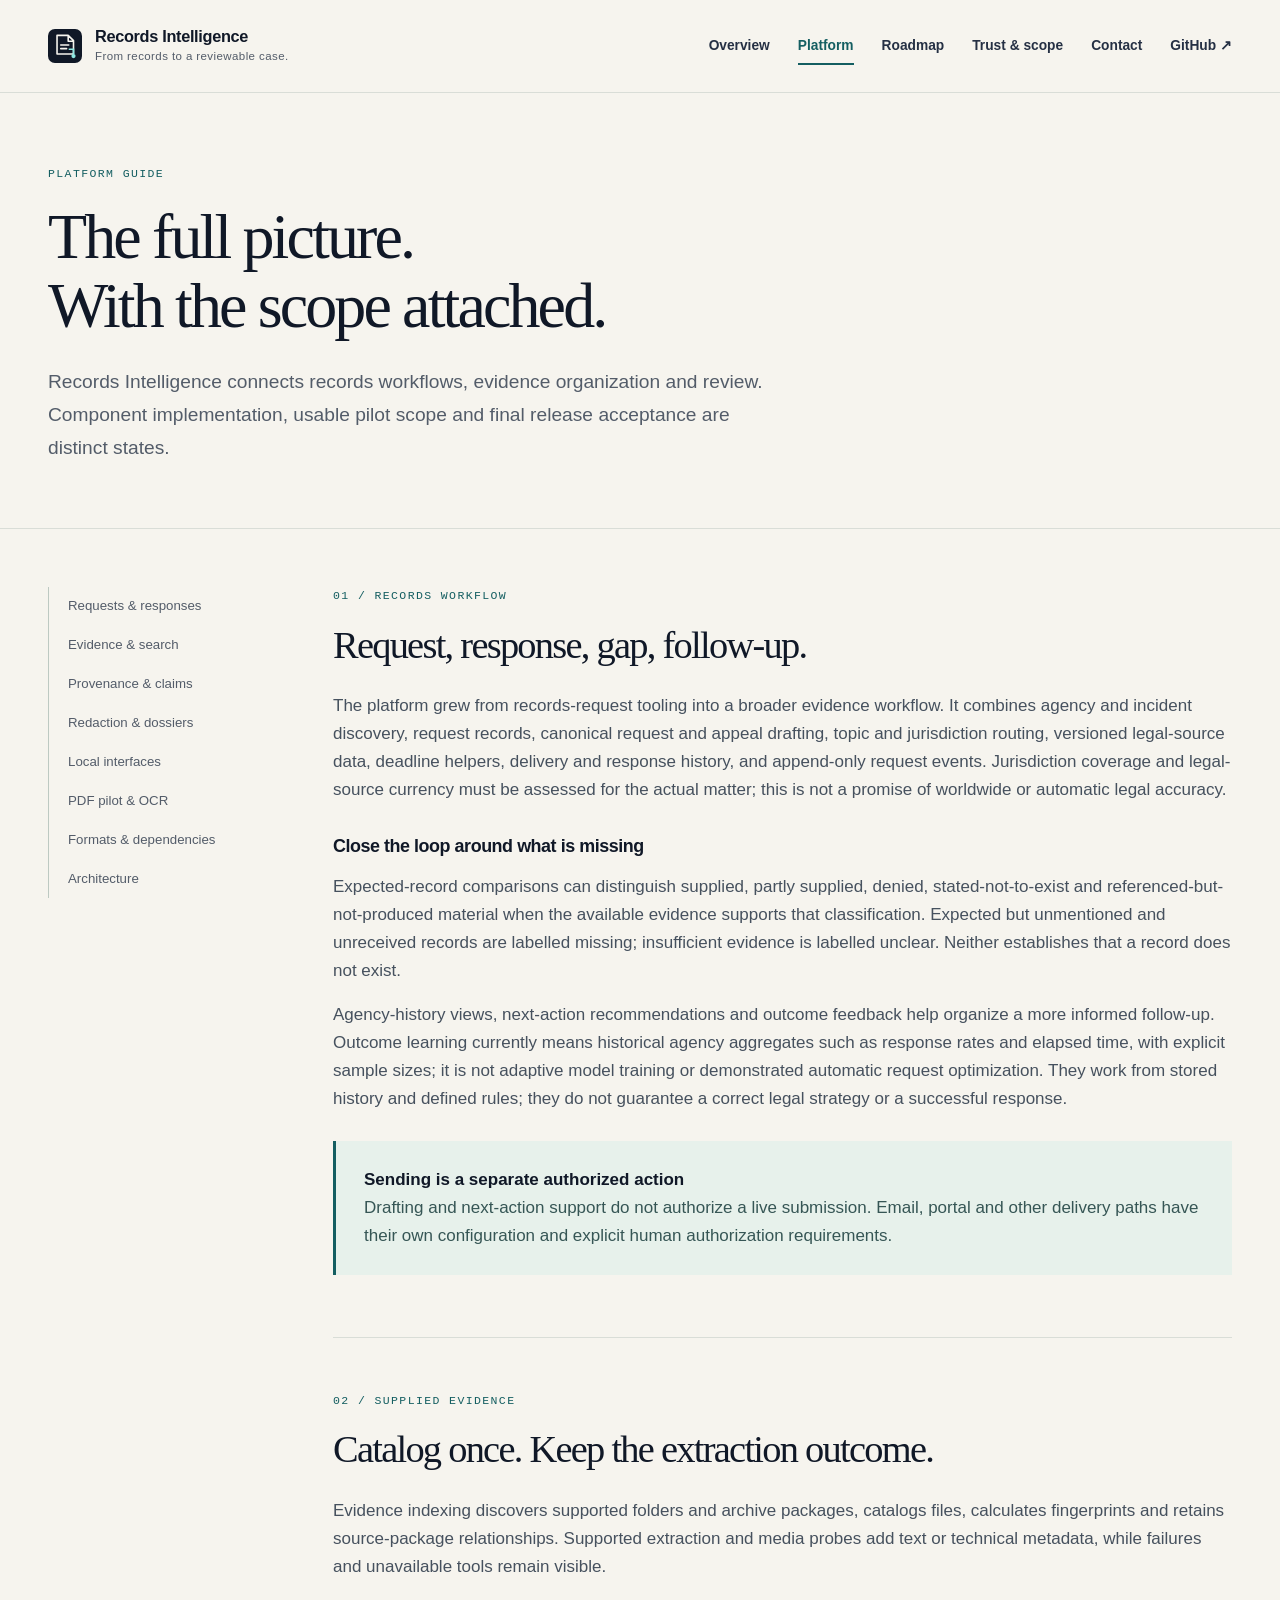
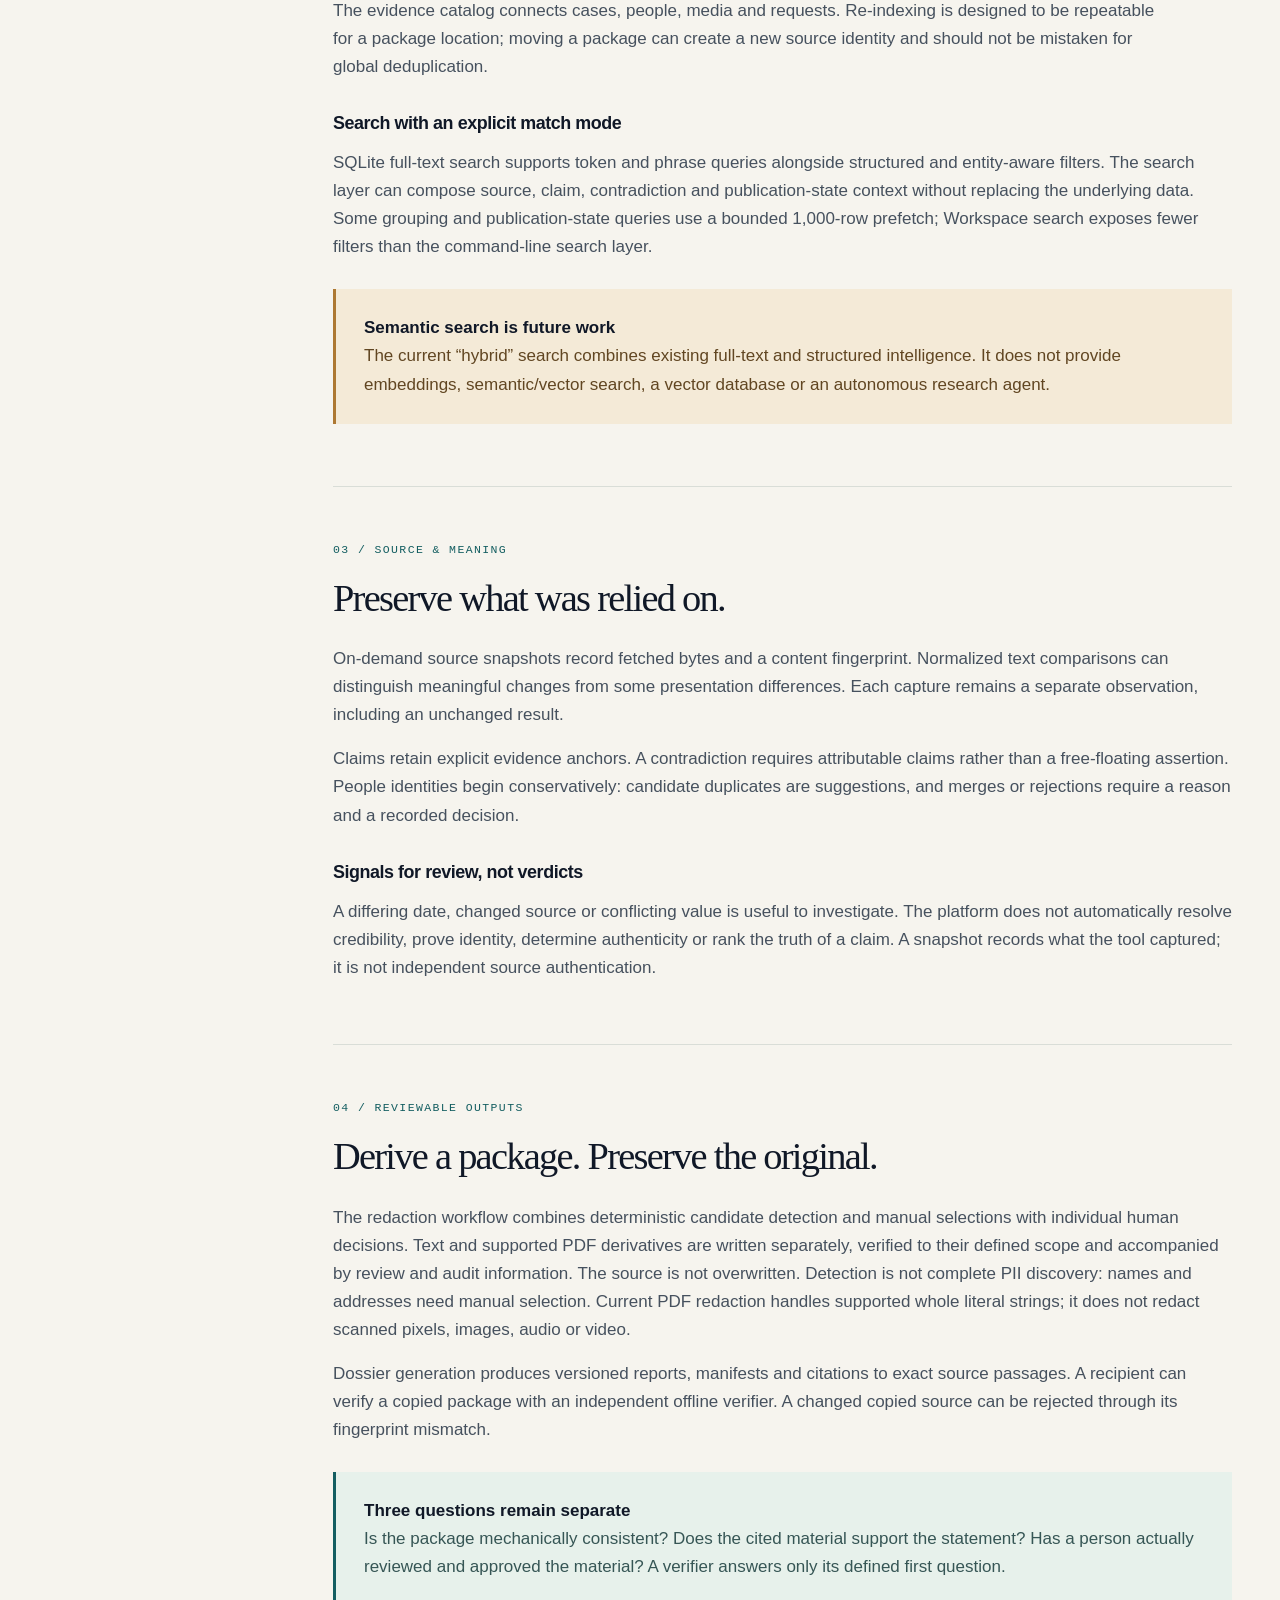
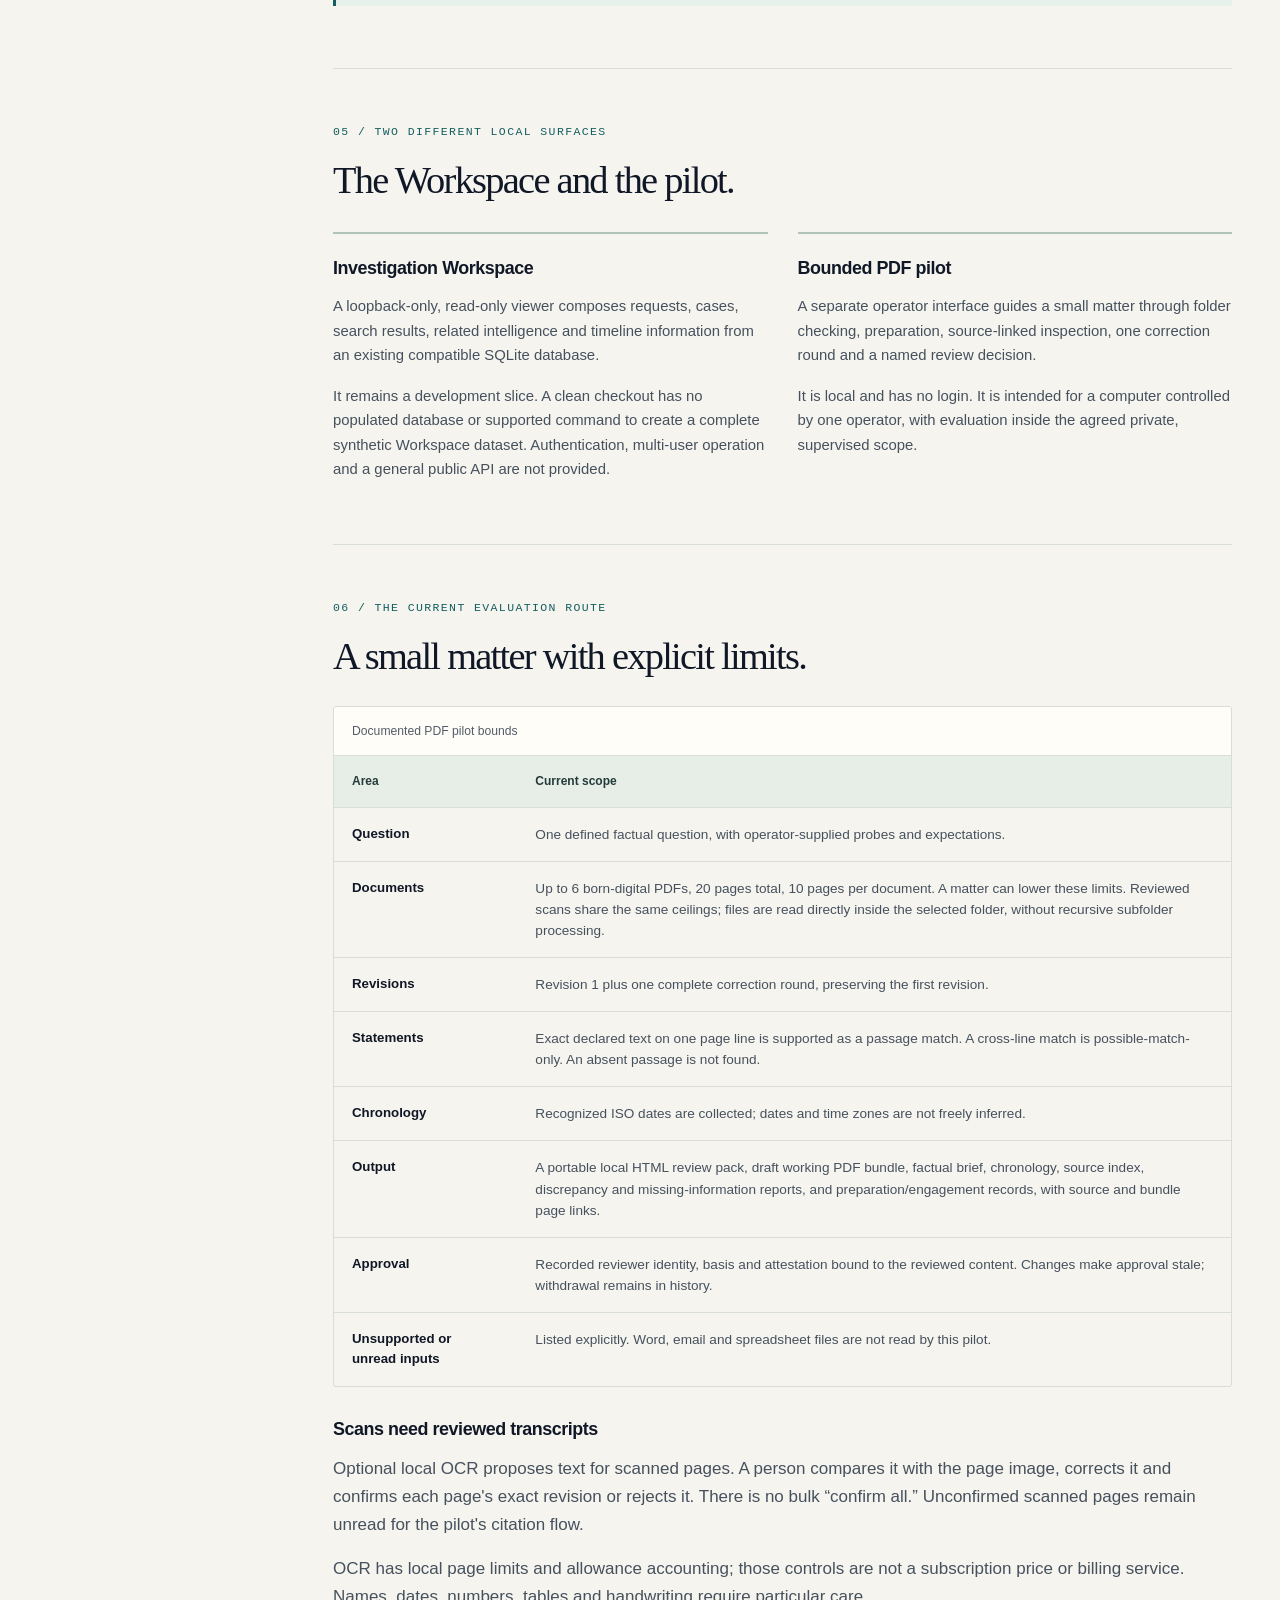
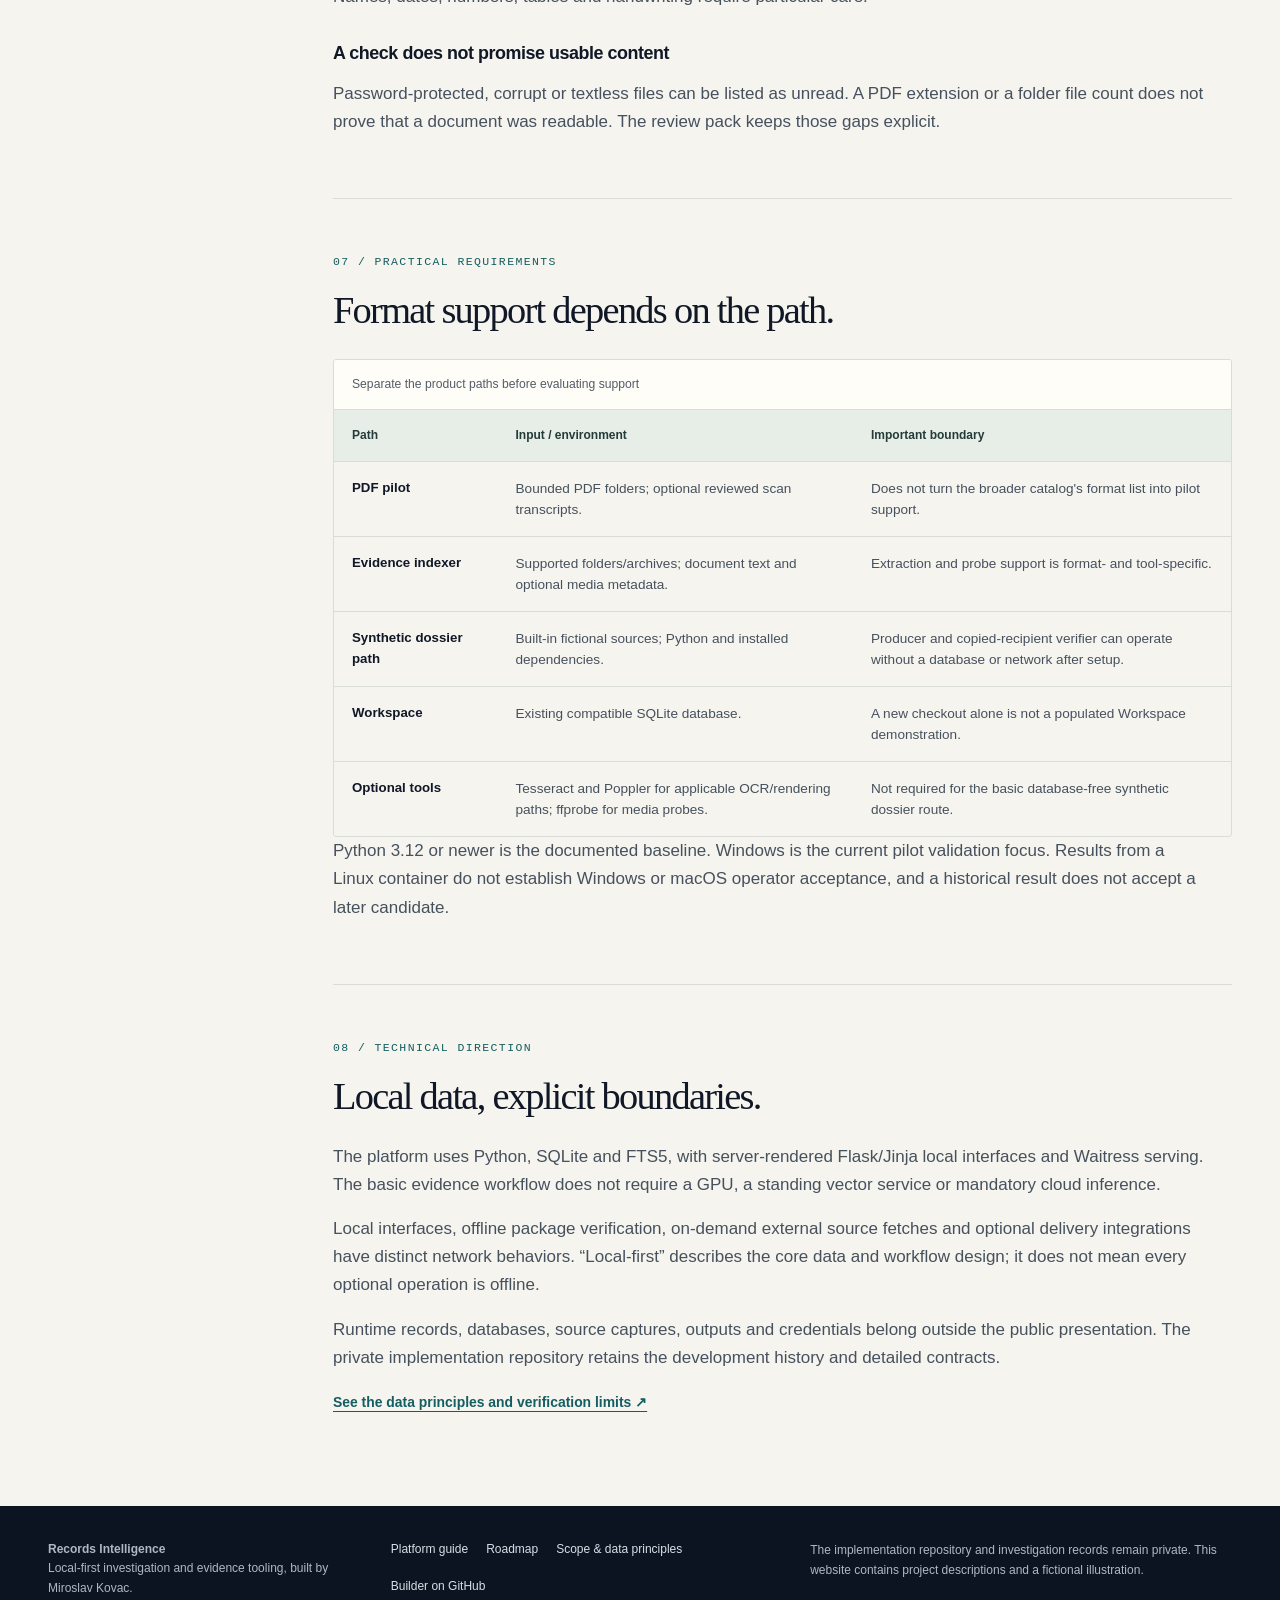
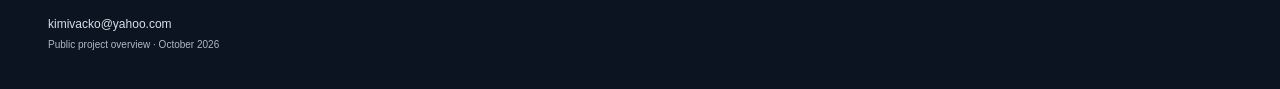
==== commit 70bee26b: "Name the builder, add a contact section and refresh the progress notes Hero lede and buttons lead to" ====
--- a/platform.html
+++ b/platform.html
@@ -20,7 +20,7 @@
     <div class="container header-inner">
       <a class="brand" href="index.html" aria-label="Records Intelligence home"><img src="assets/mark.svg" alt="" width="32" height="32"><span class="brand-text"><strong>Records Intelligence</strong><span>From records to a reviewable case.</span></span></a>
       <button class="nav-toggle" type="button" aria-expanded="false" aria-controls="primary-nav" hidden>Menu <span aria-hidden="true">↗</span></button>
-      <nav class="nav-links" id="primary-nav" aria-label="Main navigation"><a href="index.html">Overview</a><a href="platform.html" aria-current="page">Platform</a><a href="roadmap.html">Roadmap</a><a href="trust.html">Trust & scope</a><a class="github-link" href="https://github.com/claudedclaude2-byte">GitHub <span aria-hidden="true">↗</span></a></nav>
+      <nav class="nav-links" id="primary-nav" aria-label="Main navigation"><a href="index.html">Overview</a><a href="platform.html" aria-current="page">Platform</a><a href="roadmap.html">Roadmap</a><a href="trust.html">Trust & scope</a><a href="index.html#contact">Contact</a><a class="github-link" href="https://github.com/claudedclaude2-byte">GitHub <span aria-hidden="true">↗</span></a></nav>
     </div>
   </header>
   <main id="main">
@@ -41,7 +41,7 @@
 </main>
   <footer class="site-footer">
     <div class="container footer-inner">
-      <div><strong>Records Intelligence</strong><p>Local-first investigation and evidence tooling.</p><small>Public project overview · October 2026</small></div>
+      <div><strong>Records Intelligence</strong><p>Local-first investigation and evidence tooling, built by Miroslav Kovac.</p><p><a href="mailto:kimivacko@yahoo.com">kimivacko@yahoo.com</a></p><small>Public project overview · October 2026</small></div>
       <nav class="footer-links" aria-label="Footer navigation"><a href="platform.html">Platform guide</a><a href="roadmap.html">Roadmap</a><a href="trust.html">Scope & data principles</a><a href="https://github.com/claudedclaude2-byte">Builder on GitHub</a></nav>
       <p class="footer-note">The implementation repository and investigation records remain private. This website contains project descriptions and a fictional illustration.</p>
     </div>
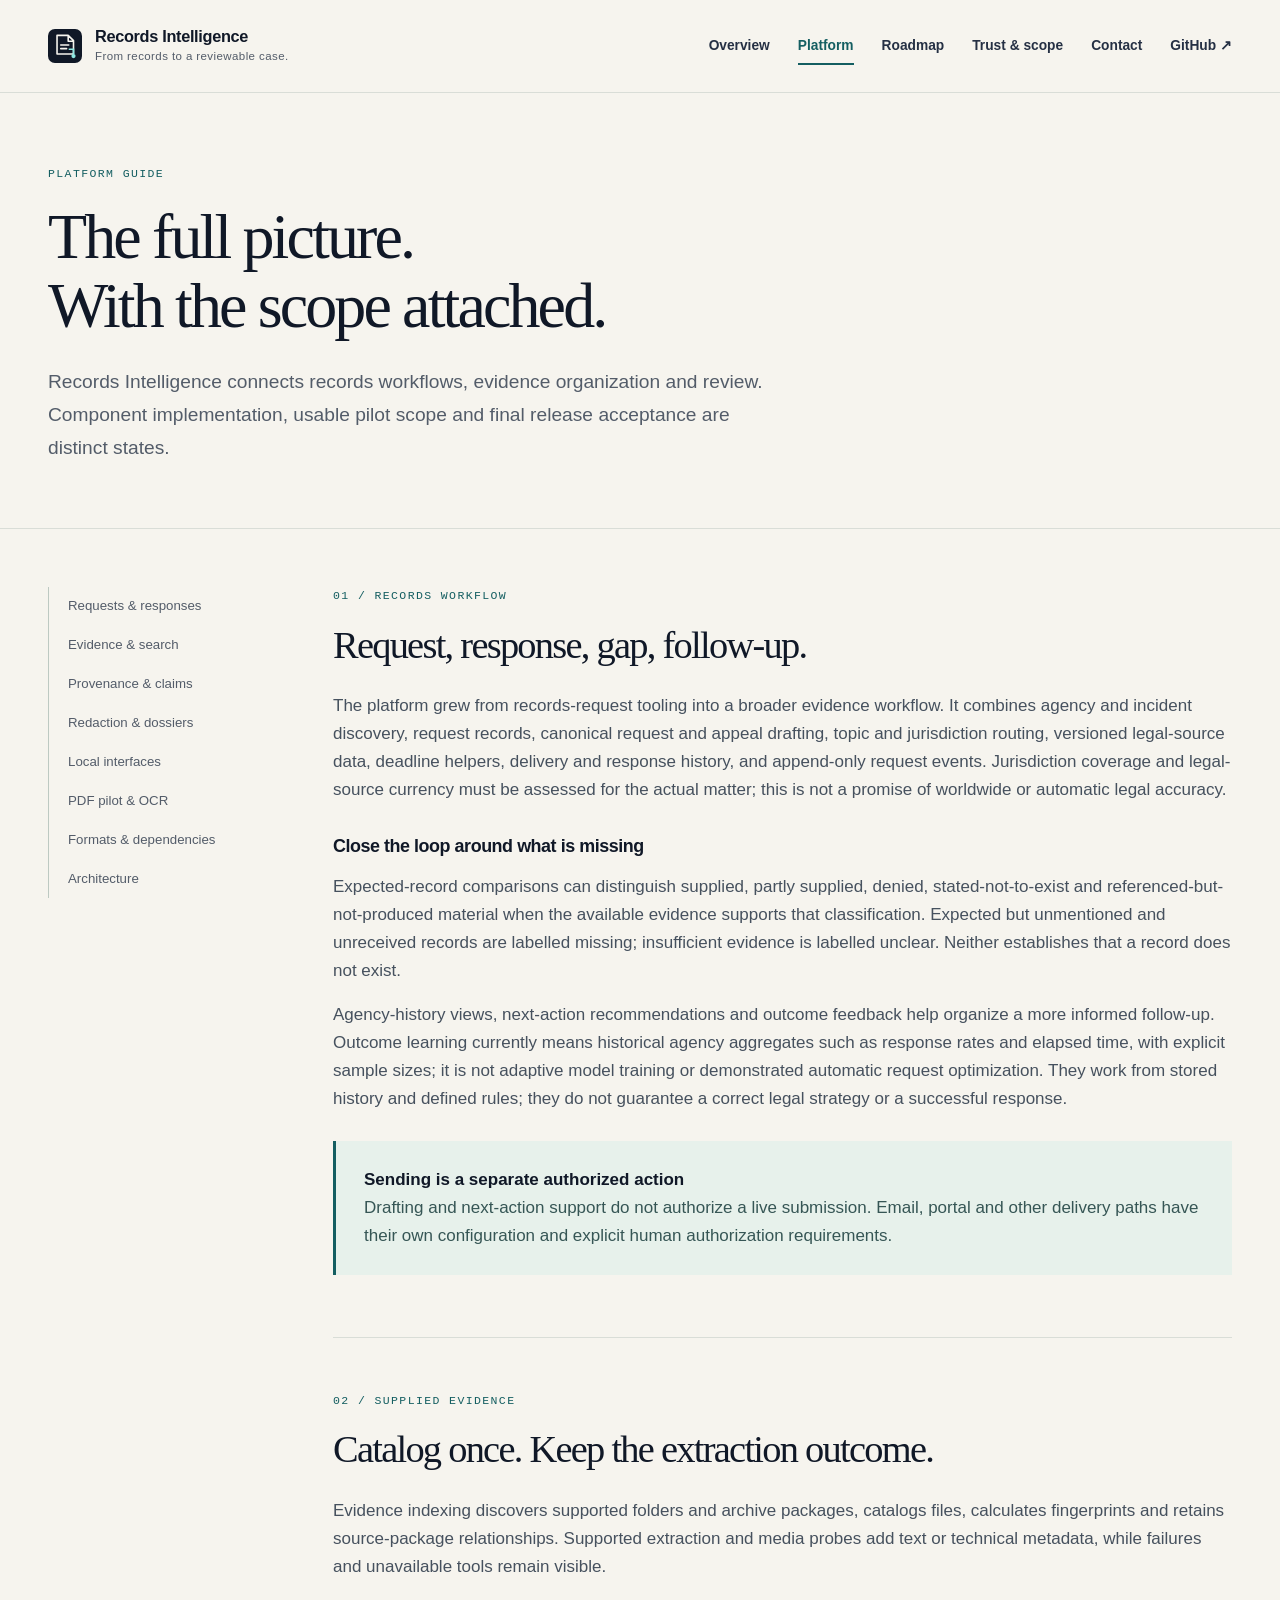
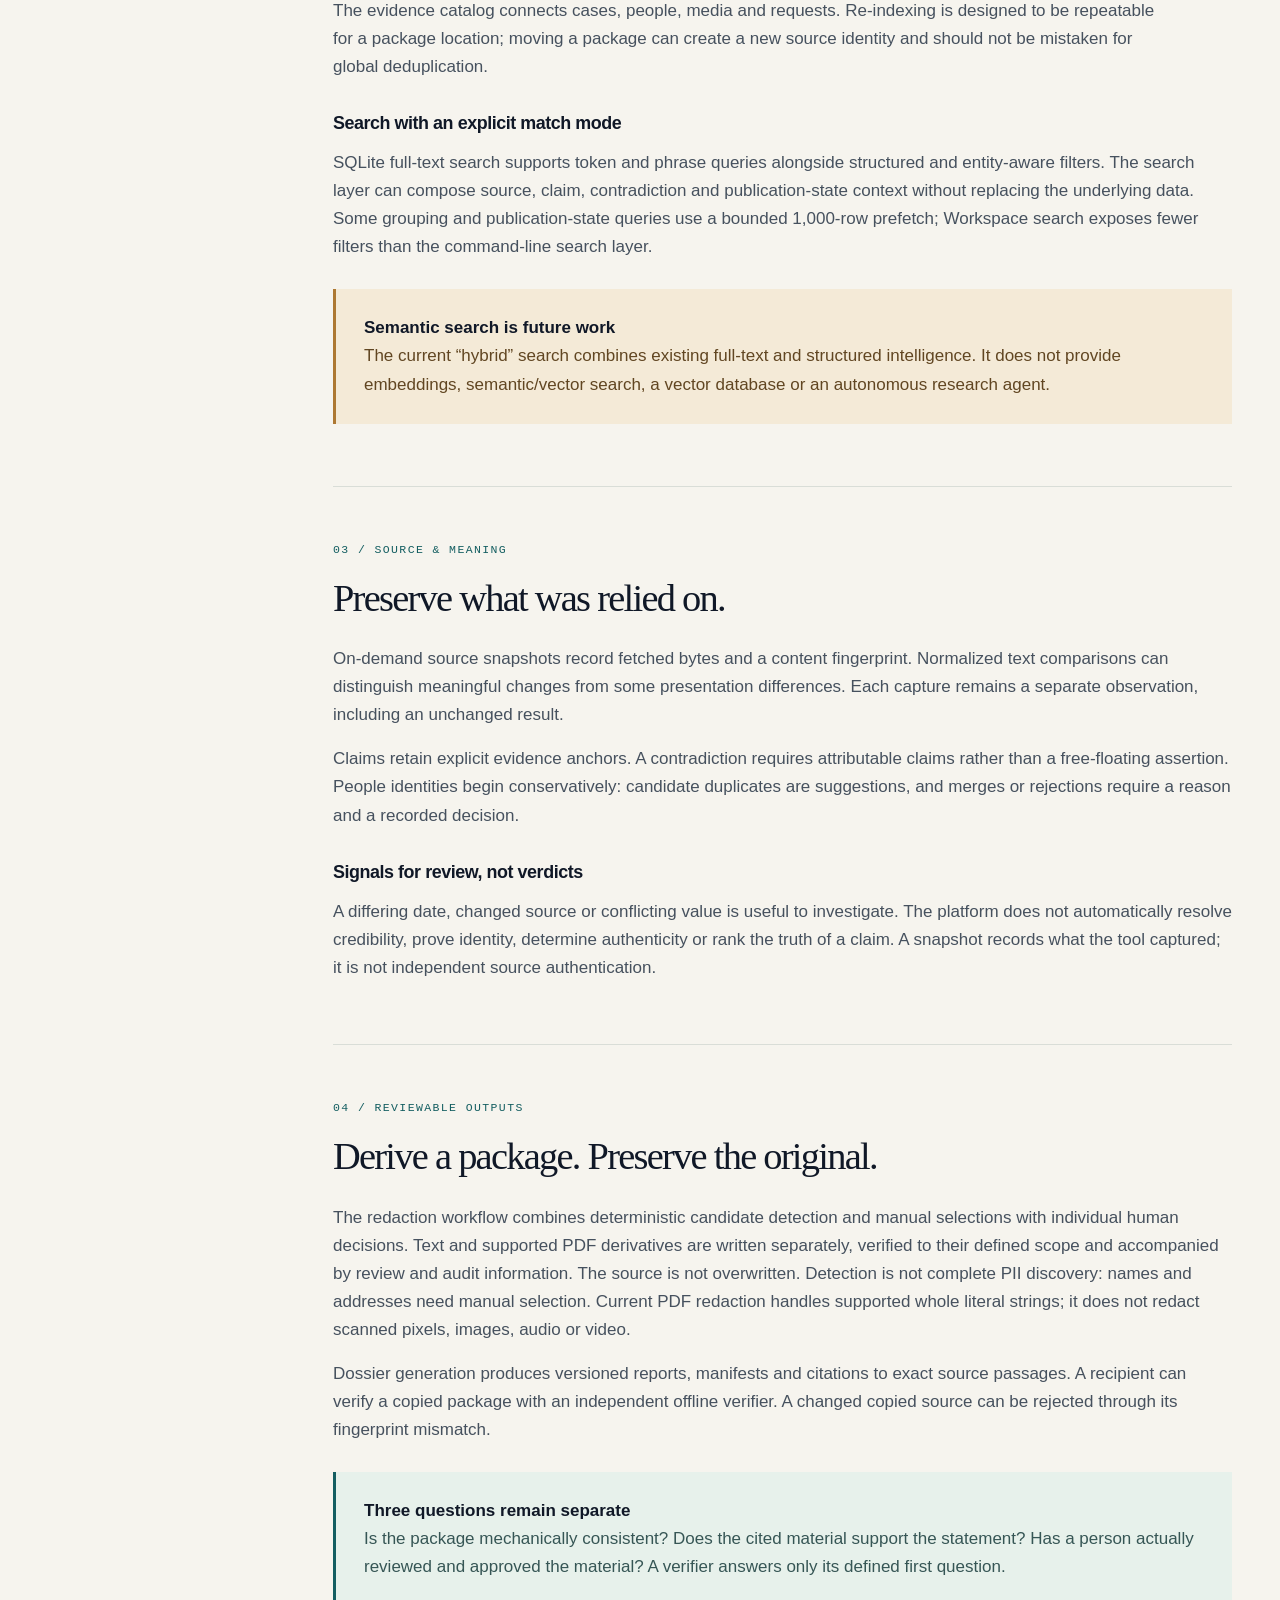
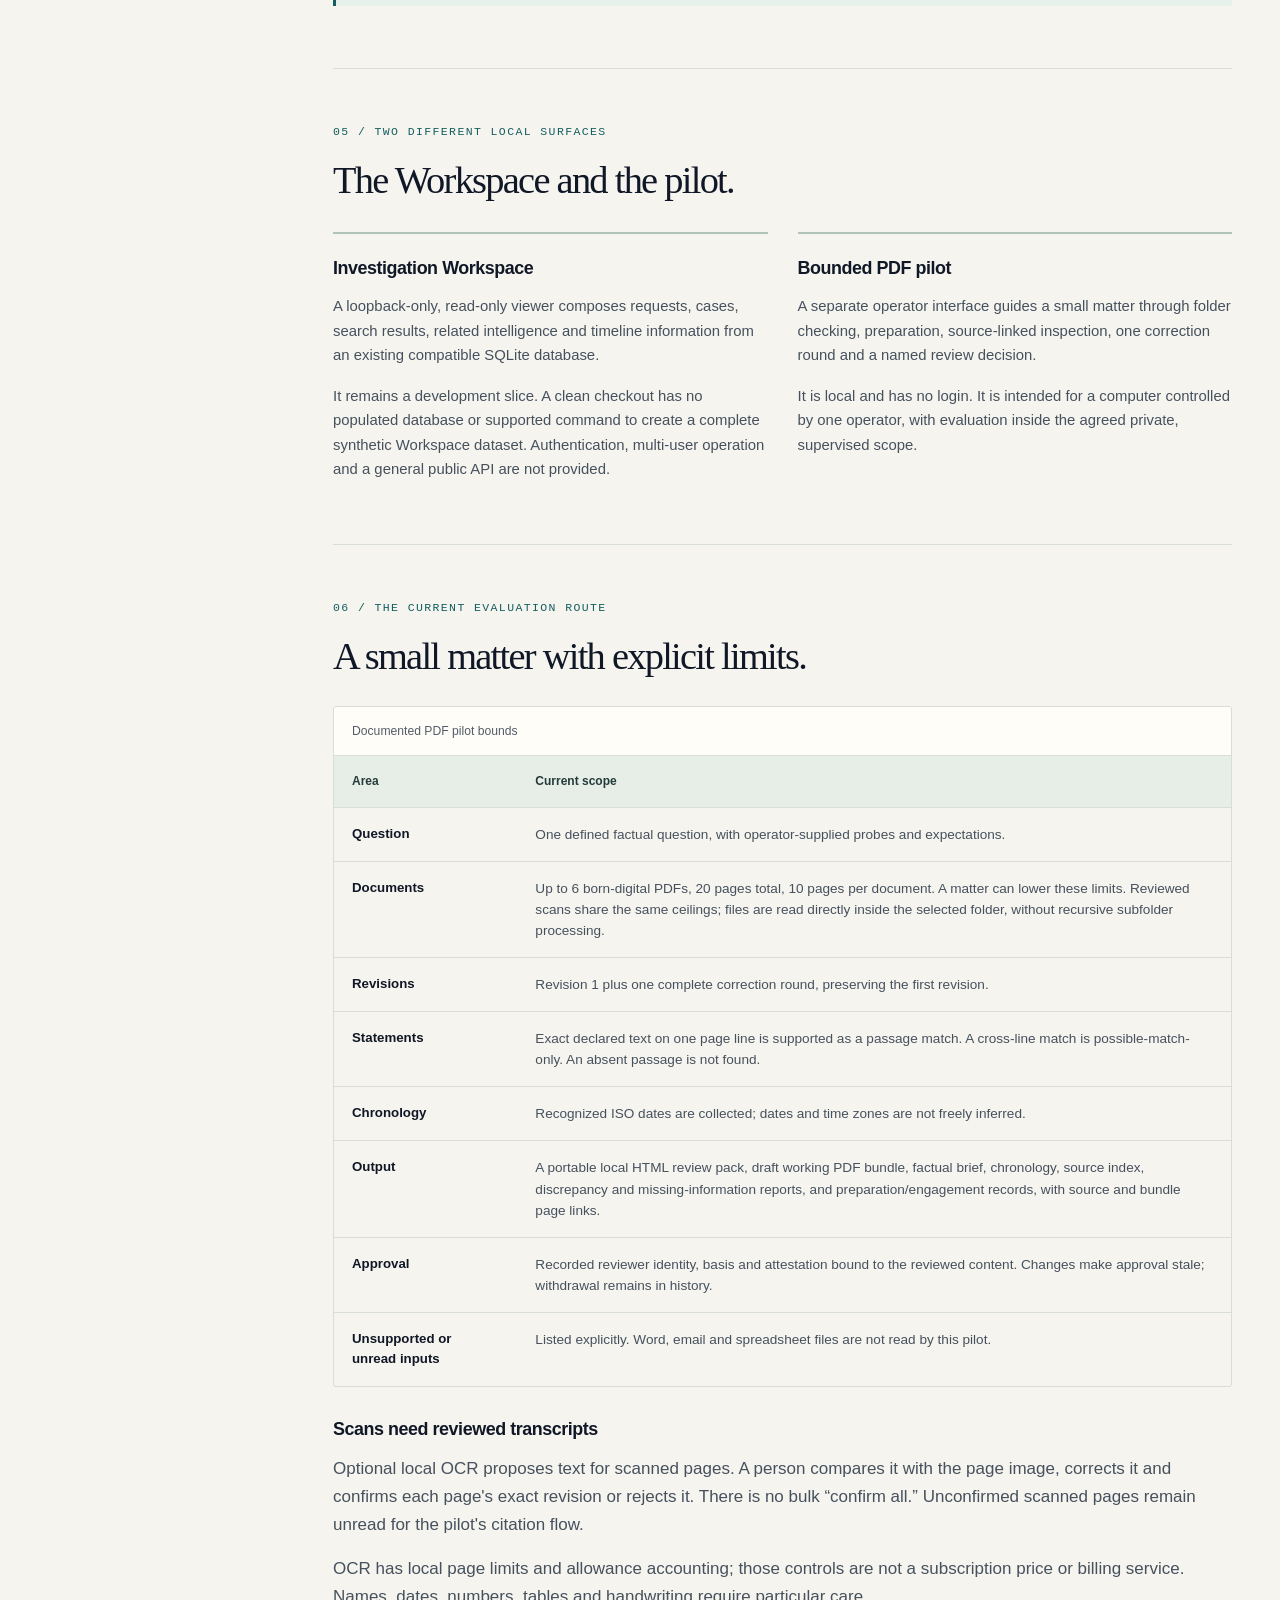
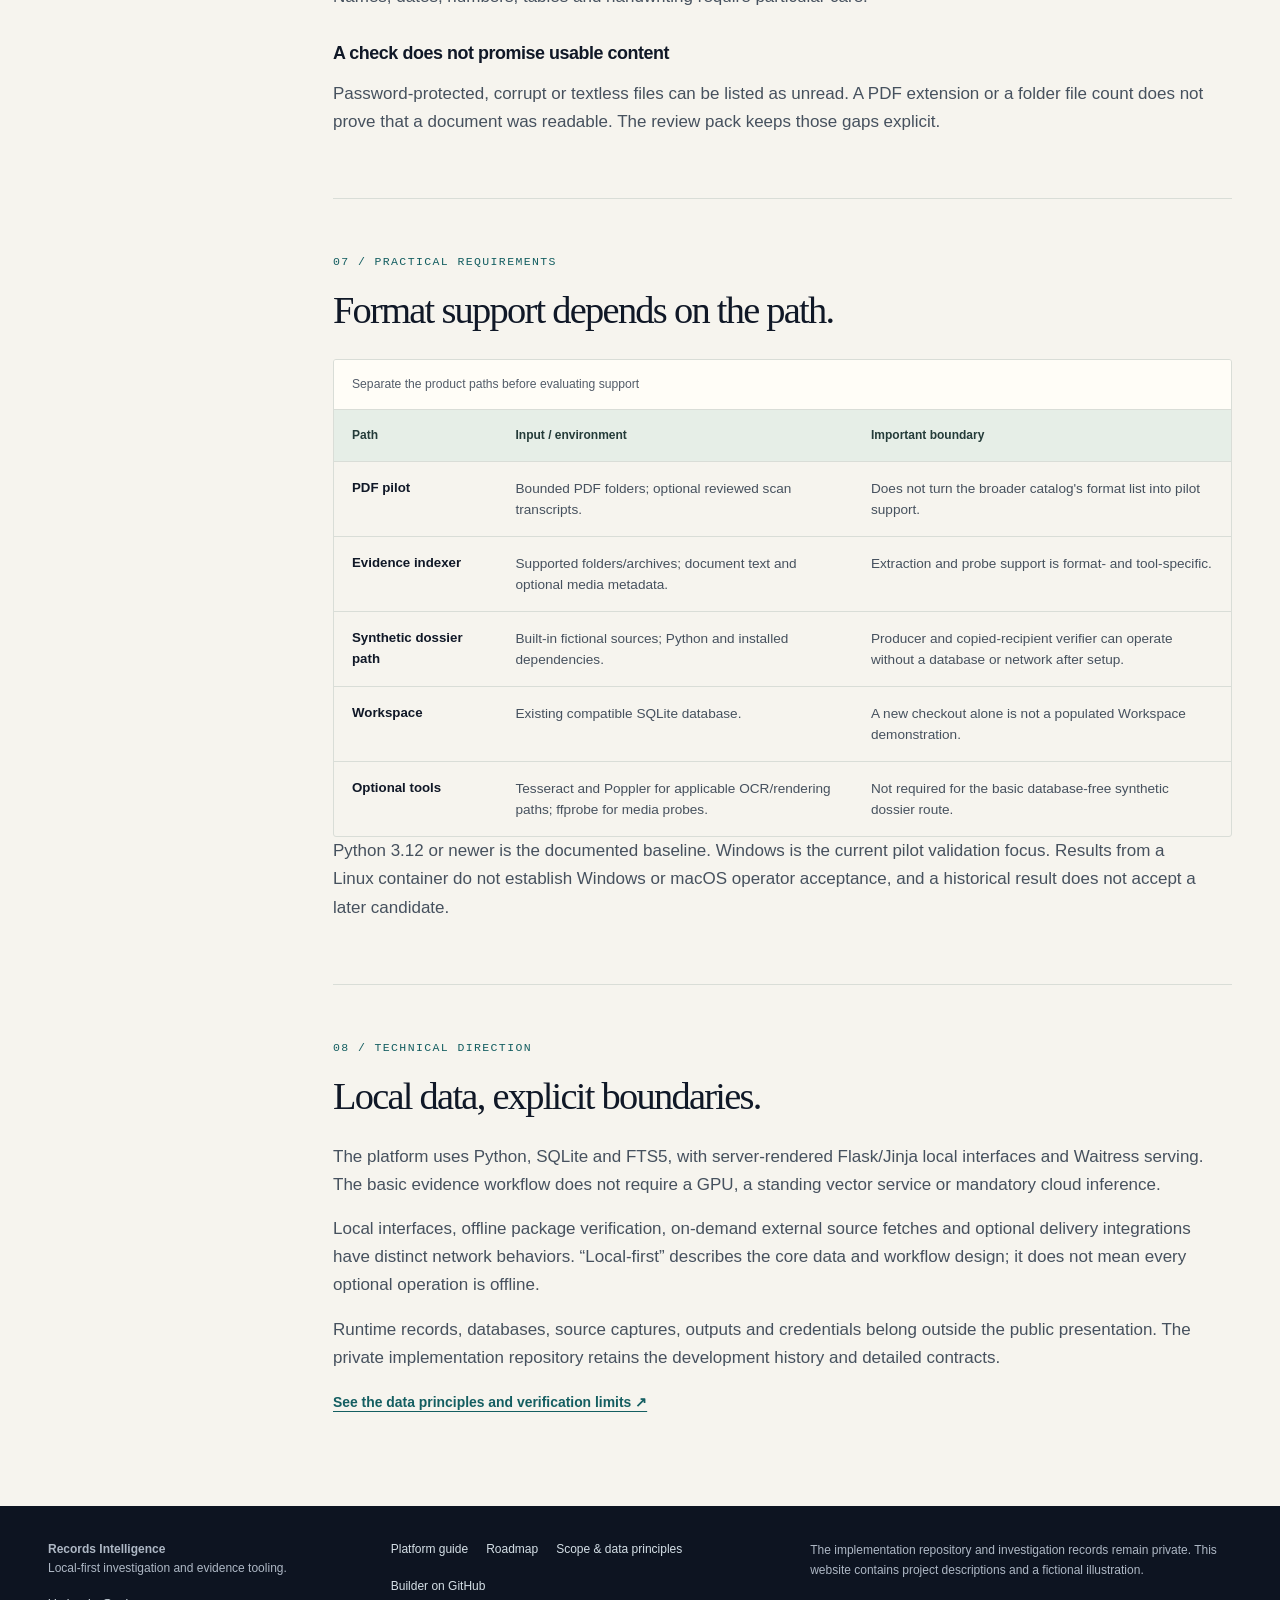
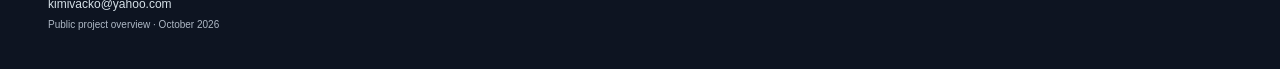
==== commit 1c902dd5: "Remove personal name from public website text" ====
--- a/platform.html
+++ b/platform.html
@@ -41,7 +41,7 @@
 </main>
   <footer class="site-footer">
     <div class="container footer-inner">
-      <div><strong>Records Intelligence</strong><p>Local-first investigation and evidence tooling, built by Miroslav Kovac.</p><p><a href="mailto:kimivacko@yahoo.com">kimivacko@yahoo.com</a></p><small>Public project overview · October 2026</small></div>
+      <div><strong>Records Intelligence</strong><p>Local-first investigation and evidence tooling.</p><p><a href="mailto:kimivacko@yahoo.com">kimivacko@yahoo.com</a></p><small>Public project overview · October 2026</small></div>
       <nav class="footer-links" aria-label="Footer navigation"><a href="platform.html">Platform guide</a><a href="roadmap.html">Roadmap</a><a href="trust.html">Scope & data principles</a><a href="https://github.com/claudedclaude2-byte">Builder on GitHub</a></nav>
       <p class="footer-note">The implementation repository and investigation records remain private. This website contains project descriptions and a fictional illustration.</p>
     </div>
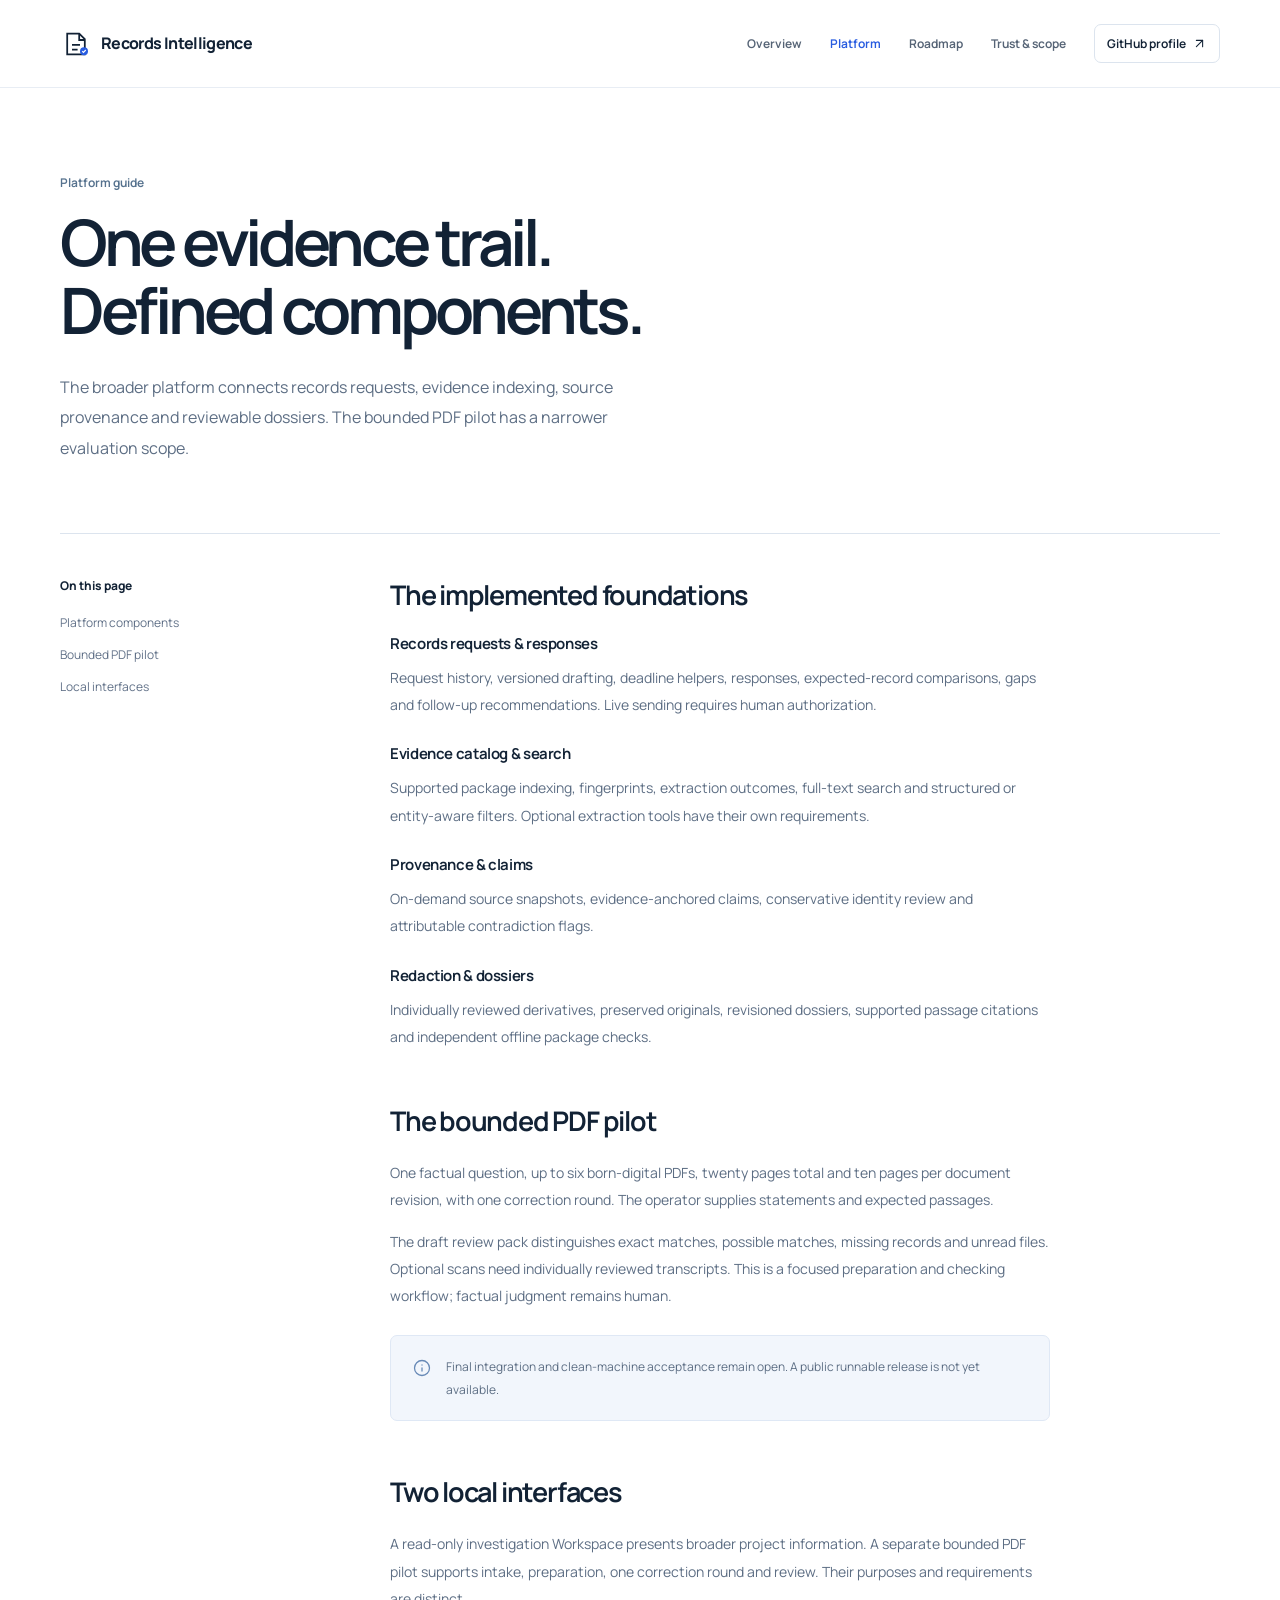
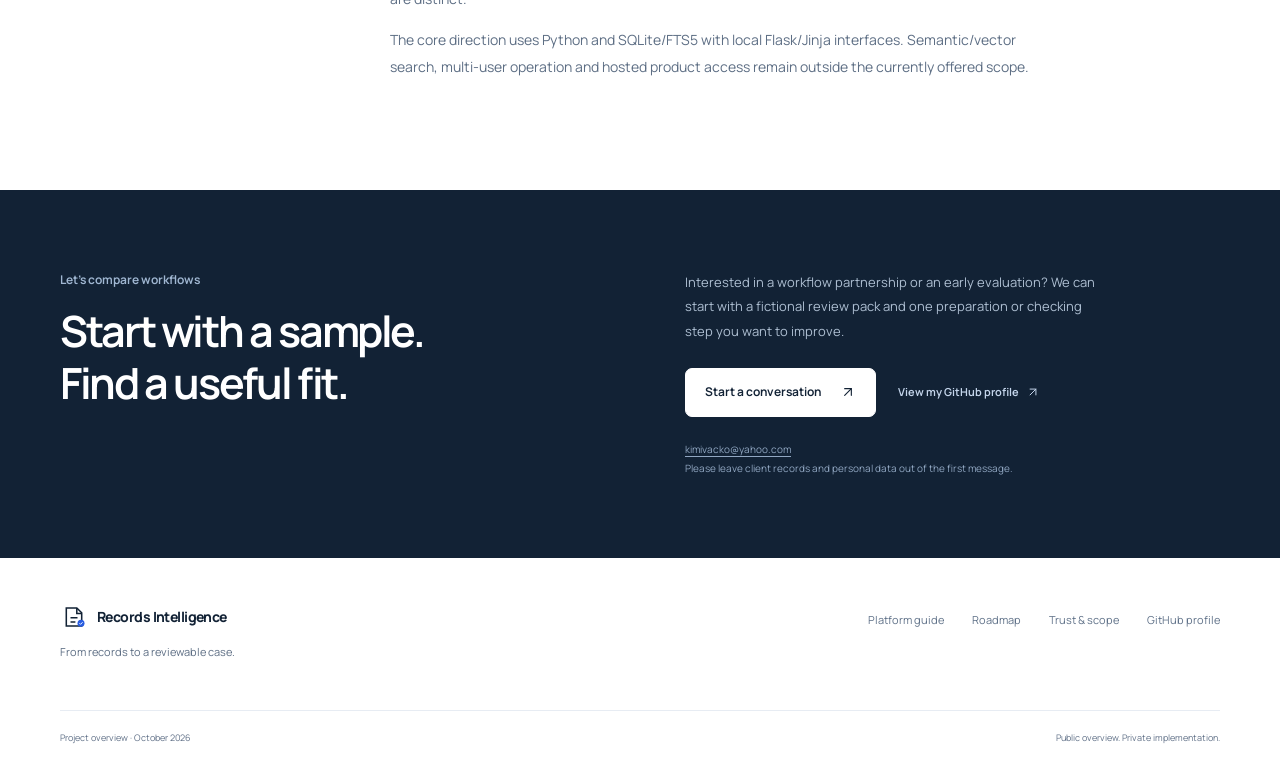
==== commit 96e131e4: "Publish modern website with roadmap and named progress checklist" ====
--- a/platform.html
+++ b/platform.html
@@ -1,50 +1,12 @@
-<!doctype html>
-<html lang="en">
-<head>
-  <meta charset="utf-8">
-  <meta name="viewport" content="width=device-width, initial-scale=1">
-  <meta name="description" content="The complete public capability guide: records requests, evidence indexing, search, provenance, claims, contradictions, reviewed redaction, dossiers, local interfaces and the bounded PDF pilot.">
-  <meta name="theme-color" content="#101827">
-  <meta name="color-scheme" content="light">
-  <meta property="og:type" content="website">
-  <meta property="og:title" content="Platform guide — Records Intelligence">
-  <meta property="og:description" content="The complete public capability guide: records requests, evidence indexing, search, provenance, claims, contradictions, reviewed redaction, dossiers, local interfaces and the bounded PDF pilot.">
-  <title>Platform guide — Records Intelligence</title>
-  <link rel="icon" href="assets/mark.svg" type="image/svg+xml">
-  <link rel="stylesheet" href="assets/styles.css">
-  <script src="assets/app.js" defer></script>
-</head>
-<body>
-  <a class="skip-link" href="#main">Skip to content</a>
-  <header class="site-header">
-    <div class="container header-inner">
-      <a class="brand" href="index.html" aria-label="Records Intelligence home"><img src="assets/mark.svg" alt="" width="32" height="32"><span class="brand-text"><strong>Records Intelligence</strong><span>From records to a reviewable case.</span></span></a>
-      <button class="nav-toggle" type="button" aria-expanded="false" aria-controls="primary-nav" hidden>Menu <span aria-hidden="true">↗</span></button>
-      <nav class="nav-links" id="primary-nav" aria-label="Main navigation"><a href="index.html">Overview</a><a href="platform.html" aria-current="page">Platform</a><a href="roadmap.html">Roadmap</a><a href="trust.html">Trust & scope</a><a href="index.html#contact">Contact</a><a class="github-link" href="https://github.com/claudedclaude2-byte">GitHub <span aria-hidden="true">↗</span></a></nav>
-    </div>
-  </header>
-  <main id="main">
-  <section class="page-intro"><div class="container"><p class="eyebrow">Platform guide</p><h1>The full picture.<br>With the scope attached.</h1><p class="lede">Records Intelligence connects records workflows, evidence organization and review. Component implementation, usable pilot scope and final release acceptance are distinct states.</p></div></section>
-  <div class="container content-layout">
-    <aside class="page-nav"><nav aria-label="Platform sections"><a href="#requests">Requests & responses</a><a href="#evidence">Evidence & search</a><a href="#provenance">Provenance & claims</a><a href="#redaction">Redaction & dossiers</a><a href="#interfaces">Local interfaces</a><a href="#pilot">PDF pilot & OCR</a><a href="#formats">Formats & dependencies</a><a href="#architecture">Architecture</a></nav></aside>
-    <div class="content-column">
-      <section class="doc-section" id="requests"><p class="eyebrow">01 / Records workflow</p><h2>Request, response, gap, follow-up.</h2><p>The platform grew from records-request tooling into a broader evidence workflow. It combines agency and incident discovery, request records, canonical request and appeal drafting, topic and jurisdiction routing, versioned legal-source data, deadline helpers, delivery and response history, and append-only request events. Jurisdiction coverage and legal-source currency must be assessed for the actual matter; this is not a promise of worldwide or automatic legal accuracy.</p><h3>Close the loop around what is missing</h3><p>Expected-record comparisons can distinguish supplied, partly supplied, denied, stated-not-to-exist and referenced-but-not-produced material when the available evidence supports that classification. Expected but unmentioned and unreceived records are labelled missing; insufficient evidence is labelled unclear. Neither establishes that a record does not exist.</p><p>Agency-history views, next-action recommendations and outcome feedback help organize a more informed follow-up. Outcome learning currently means historical agency aggregates such as response rates and elapsed time, with explicit sample sizes; it is not adaptive model training or demonstrated automatic request optimization. They work from stored history and defined rules; they do not guarantee a correct legal strategy or a successful response.</p><div class="callout"><strong>Sending is a separate authorized action</strong><p>Drafting and next-action support do not authorize a live submission. Email, portal and other delivery paths have their own configuration and explicit human authorization requirements.</p></div></section>
-      <section class="doc-section" id="evidence"><p class="eyebrow">02 / Supplied evidence</p><h2>Catalog once. Keep the extraction outcome.</h2><p>Evidence indexing discovers supported folders and archive packages, catalogs files, calculates fingerprints and retains source-package relationships. Supported extraction and media probes add text or technical metadata, while failures and unavailable tools remain visible.</p><p>The evidence catalog connects cases, people, media and requests. Re-indexing is designed to be repeatable for a package location; moving a package can create a new source identity and should not be mistaken for global deduplication.</p><h3>Search with an explicit match mode</h3><p>SQLite full-text search supports token and phrase queries alongside structured and entity-aware filters. The search layer can compose source, claim, contradiction and publication-state context without replacing the underlying data. Some grouping and publication-state queries use a bounded 1,000-row prefetch; Workspace search exposes fewer filters than the command-line search layer.</p><div class="callout warning"><strong>Semantic search is future work</strong><p>The current “hybrid” search combines existing full-text and structured intelligence. It does not provide embeddings, semantic/vector search, a vector database or an autonomous research agent.</p></div></section>
-      <section class="doc-section" id="provenance"><p class="eyebrow">03 / Source & meaning</p><h2>Preserve what was relied on.</h2><p>On-demand source snapshots record fetched bytes and a content fingerprint. Normalized text comparisons can distinguish meaningful changes from some presentation differences. Each capture remains a separate observation, including an unchanged result.</p><p>Claims retain explicit evidence anchors. A contradiction requires attributable claims rather than a free-floating assertion. People identities begin conservatively: candidate duplicates are suggestions, and merges or rejections require a reason and a recorded decision.</p><h3>Signals for review, not verdicts</h3><p>A differing date, changed source or conflicting value is useful to investigate. The platform does not automatically resolve credibility, prove identity, determine authenticity or rank the truth of a claim. A snapshot records what the tool captured; it is not independent source authentication.</p></section>
-      <section class="doc-section" id="redaction"><p class="eyebrow">04 / Reviewable outputs</p><h2>Derive a package. Preserve the original.</h2><p>The redaction workflow combines deterministic candidate detection and manual selections with individual human decisions. Text and supported PDF derivatives are written separately, verified to their defined scope and accompanied by review and audit information. The source is not overwritten. Detection is not complete PII discovery: names and addresses need manual selection. Current PDF redaction handles supported whole literal strings; it does not redact scanned pixels, images, audio or video.</p><p>Dossier generation produces versioned reports, manifests and citations to exact source passages. A recipient can verify a copied package with an independent offline verifier. A changed copied source can be rejected through its fingerprint mismatch.</p><div class="callout"><strong>Three questions remain separate</strong><p>Is the package mechanically consistent? Does the cited material support the statement? Has a person actually reviewed and approved the material? A verifier answers only its defined first question.</p></div></section>
-      <section class="doc-section" id="interfaces"><p class="eyebrow">05 / Two different local surfaces</p><h2>The Workspace and the pilot.</h2><div class="mini-grid"><div class="mini-panel"><h3>Investigation Workspace</h3><p>A loopback-only, read-only viewer composes requests, cases, search results, related intelligence and timeline information from an existing compatible SQLite database.</p><p>It remains a development slice. A clean checkout has no populated database or supported command to create a complete synthetic Workspace dataset. Authentication, multi-user operation and a general public API are not provided.</p></div><div class="mini-panel"><h3>Bounded PDF pilot</h3><p>A separate operator interface guides a small matter through folder checking, preparation, source-linked inspection, one correction round and a named review decision.</p><p>It is local and has no login. It is intended for a computer controlled by one operator, with evaluation inside the agreed private, supervised scope.</p></div></div></section>
-      <section class="doc-section" id="pilot"><p class="eyebrow">06 / The current evaluation route</p><h2>A small matter with explicit limits.</h2><div class="table-wrap"><table class="scope-table"><caption>Documented PDF pilot bounds</caption><thead><tr><th scope="col">Area</th><th scope="col">Current scope</th></tr></thead><tbody><tr><th scope="row">Question</th><td>One defined factual question, with operator-supplied probes and expectations.</td></tr><tr><th scope="row">Documents</th><td>Up to 6 born-digital PDFs, 20 pages total, 10 pages per document. A matter can lower these limits. Reviewed scans share the same ceilings; files are read directly inside the selected folder, without recursive subfolder processing.</td></tr><tr><th scope="row">Revisions</th><td>Revision 1 plus one complete correction round, preserving the first revision.</td></tr><tr><th scope="row">Statements</th><td>Exact declared text on one page line is supported as a passage match. A cross-line match is possible-match-only. An absent passage is not found.</td></tr><tr><th scope="row">Chronology</th><td>Recognized ISO dates are collected; dates and time zones are not freely inferred.</td></tr><tr><th scope="row">Output</th><td>A portable local HTML review pack, draft working PDF bundle, factual brief, chronology, source index, discrepancy and missing-information reports, and preparation/engagement records, with source and bundle page links.</td></tr><tr><th scope="row">Approval</th><td>Recorded reviewer identity, basis and attestation bound to the reviewed content. Changes make approval stale; withdrawal remains in history.</td></tr><tr><th scope="row">Unsupported or unread inputs</th><td>Listed explicitly. Word, email and spreadsheet files are not read by this pilot.</td></tr></tbody></table></div><h3>Scans need reviewed transcripts</h3><p>Optional local OCR proposes text for scanned pages. A person compares it with the page image, corrects it and confirms each page's exact revision or rejects it. There is no bulk “confirm all.” Unconfirmed scanned pages remain unread for the pilot's citation flow.</p><p>OCR has local page limits and allowance accounting; those controls are not a subscription price or billing service. Names, dates, numbers, tables and handwriting require particular care.</p><h3>A check does not promise usable content</h3><p>Password-protected, corrupt or textless files can be listed as unread. A PDF extension or a folder file count does not prove that a document was readable. The review pack keeps those gaps explicit.</p></section>
-      <section class="doc-section" id="formats"><p class="eyebrow">07 / Practical requirements</p><h2>Format support depends on the path.</h2><div class="table-wrap"><table class="scope-table"><caption>Separate the product paths before evaluating support</caption><thead><tr><th scope="col">Path</th><th scope="col">Input / environment</th><th scope="col">Important boundary</th></tr></thead><tbody><tr><th scope="row">PDF pilot</th><td>Bounded PDF folders; optional reviewed scan transcripts.</td><td>Does not turn the broader catalog's format list into pilot support.</td></tr><tr><th scope="row">Evidence indexer</th><td>Supported folders/archives; document text and optional media metadata.</td><td>Extraction and probe support is format- and tool-specific.</td></tr><tr><th scope="row">Synthetic dossier path</th><td>Built-in fictional sources; Python and installed dependencies.</td><td>Producer and copied-recipient verifier can operate without a database or network after setup.</td></tr><tr><th scope="row">Workspace</th><td>Existing compatible SQLite database.</td><td>A new checkout alone is not a populated Workspace demonstration.</td></tr><tr><th scope="row">Optional tools</th><td>Tesseract and Poppler for applicable OCR/rendering paths; ffprobe for media probes.</td><td>Not required for the basic database-free synthetic dossier route.</td></tr></tbody></table></div><p>Python 3.12 or newer is the documented baseline. Windows is the current pilot validation focus. Results from a Linux container do not establish Windows or macOS operator acceptance, and a historical result does not accept a later candidate.</p></section>
-      <section class="doc-section" id="architecture"><p class="eyebrow">08 / Technical direction</p><h2>Local data, explicit boundaries.</h2><p>The platform uses Python, SQLite and FTS5, with server-rendered Flask/Jinja local interfaces and Waitress serving. The basic evidence workflow does not require a GPU, a standing vector service or mandatory cloud inference.</p><p>Local interfaces, offline package verification, on-demand external source fetches and optional delivery integrations have distinct network behaviors. “Local-first” describes the core data and workflow design; it does not mean every optional operation is offline.</p><p>Runtime records, databases, source captures, outputs and credentials belong outside the public presentation. The private implementation repository retains the development history and detailed contracts.</p><p><a class="text-link" href="trust.html">See the data principles and verification limits ↗</a></p></section>
-    </div>
-  </div>
-</main>
-  <footer class="site-footer">
-    <div class="container footer-inner">
-      <div><strong>Records Intelligence</strong><p>Local-first investigation and evidence tooling.</p><p><a href="mailto:kimivacko@yahoo.com">kimivacko@yahoo.com</a></p><small>Public project overview · October 2026</small></div>
-      <nav class="footer-links" aria-label="Footer navigation"><a href="platform.html">Platform guide</a><a href="roadmap.html">Roadmap</a><a href="trust.html">Scope & data principles</a><a href="https://github.com/claudedclaude2-byte">Builder on GitHub</a></nav>
-      <p class="footer-note">The implementation repository and investigation records remain private. This website contains project descriptions and a fictional illustration.</p>
-    </div>
-  </footer>
-</body>
-</html>
+<!doctype html>
+<html lang="en"><head><meta charset="utf-8"><meta name="viewport" content="width=device-width, initial-scale=1"><meta name="description" content="Local-first investigation and evidence tooling. Source-linked findings, preserved revisions and visible human review. Private development with a bounded PDF pilot."><meta name="theme-color" content="#f3f6fa"><meta property="og:title" content="Platform guide — Records Intelligence"><meta property="og:description" content="From records to a reviewable case. Explore the project, a fictional workflow illustration and the bounded PDF pilot."><meta property="og:type" content="website"><title>Platform guide — Records Intelligence</title><link rel="icon" href="./mark.svg" type="image/svg+xml">  <script type="module" crossorigin src="./assets/main-BIea12zP.js"></script>
+  <link rel="stylesheet" crossorigin href="./assets/main-C_OiRZra.css">
+</head><body><a class="skip-link" href="#main">Skip to content</a>
+<header class="site-header"><div class="container header-inner">
+  <a class="brand" href="index.html"><svg class="brand-mark" viewBox="0 0 40 40" aria-hidden="true"><path d="M9 7h15l7 7v19H9z" fill="none" stroke="currentColor" stroke-width="2.2"/><path d="M24 7v8h7M15 21h10M15 27h7" fill="none" stroke="currentColor" stroke-width="2.2"/><circle cx="30" cy="29" r="5" fill="#285ce0"/><path d="m27.8 29 1.5 1.5 2.9-3" fill="none" stroke="white" stroke-width="1.4"/></svg><span>Records Intelligence</span></a>
+  <button class="menu-button" aria-label="Open navigation" aria-expanded="false" aria-controls="main-nav"><i data-lucide="menu" class="" aria-hidden="true"></i></button>
+  <nav class="main-nav" id="main-nav" aria-label="Main navigation"><a href="index.html">Overview</a><a href="platform.html" aria-current="page">Platform</a><a href="roadmap.html">Roadmap</a><a href="trust.html">Trust & scope</a><a class="nav-github" href="https://github.com/claudedclaude2-byte">GitHub profile <i data-lucide="arrow-up-right" class="" aria-hidden="true"></i></a></nav>
+</div></header><main id="main"><section class="page-hero container"><span class="section-label">Platform guide</span><h1>One evidence trail.<br>Defined components.</h1><p>The broader platform connects records requests, evidence indexing, source provenance and reviewable dossiers. The bounded PDF pilot has a narrower evaluation scope.</p></section><section class="section compact"><div class="container guide-grid"><aside class="guide-aside"><h2>On this page</h2><a href="#components">Platform components</a><a href="#pilot">Bounded PDF pilot</a><a href="#interfaces">Local interfaces</a></aside><div class="guide-content"><section id="components"><h2>The implemented foundations</h2><div class="guide-list"><article><h3>Records requests & responses</h3><p>Request history, versioned drafting, deadline helpers, responses, expected-record comparisons, gaps and follow-up recommendations. Live sending requires human authorization.</p></article><article><h3>Evidence catalog & search</h3><p>Supported package indexing, fingerprints, extraction outcomes, full-text search and structured or entity-aware filters. Optional extraction tools have their own requirements.</p></article><article><h3>Provenance & claims</h3><p>On-demand source snapshots, evidence-anchored claims, conservative identity review and attributable contradiction flags.</p></article><article><h3>Redaction & dossiers</h3><p>Individually reviewed derivatives, preserved originals, revisioned dossiers, supported passage citations and independent offline package checks.</p></article></div></section><section id="pilot"><h2>The bounded PDF pilot</h2><p>One factual question, up to six born-digital PDFs, twenty pages total and ten pages per document revision, with one correction round. The operator supplies statements and expected passages.</p><p>The draft review pack distinguishes exact matches, possible matches, missing records and unread files. Optional scans need individually reviewed transcripts. This is a focused preparation and checking workflow; factual judgment remains human.</p><div class="inline-note"><i data-lucide="info" class="" aria-hidden="true"></i><p>Final integration and clean-machine acceptance remain open. A public runnable release is not yet available.</p></div></section><section id="interfaces"><h2>Two local interfaces</h2><p>A read-only investigation Workspace presents broader project information. A separate bounded PDF pilot supports intake, preparation, one correction round and review. Their purposes and requirements are distinct.</p><p>The core direction uses Python and SQLite/FTS5 with local Flask/Jinja interfaces. Semantic/vector search, multi-user operation and hosted product access remain outside the currently offered scope.</p></section></div></div></section><section class="contact-section" id="contact"><div class="container contact-grid">
+  <div><span class="section-label">Let's compare workflows</span><h2>Start with a sample.<br>Find a useful fit.</h2></div>
+  <div><p>Interested in a workflow partnership or an early evaluation? We can start with a fictional review pack and one preparation or checking step you want to improve.</p><div class="contact-actions"><a class="button button-light" href="mailto:kimivacko@yahoo.com?subject=Records%20Intelligence%20workflow%20conversation">Start a conversation <i data-lucide="arrow-up-right" class="" aria-hidden="true"></i></a><a class="contact-github" href="https://github.com/claudedclaude2-byte">View my GitHub profile <i data-lucide="arrow-up-right" class="" aria-hidden="true"></i></a></div><p class="contact-note"><a href="mailto:kimivacko@yahoo.com">kimivacko@yahoo.com</a><br>Please leave client records and personal data out of the first message.</p></div>
+</div></section></main><footer class="site-footer"><div class="container footer-top"><div><a class="brand" href="index.html"><svg class="brand-mark" viewBox="0 0 40 40" aria-hidden="true"><path d="M9 7h15l7 7v19H9z" fill="none" stroke="currentColor" stroke-width="2.2"/><path d="M24 7v8h7M15 21h10M15 27h7" fill="none" stroke="currentColor" stroke-width="2.2"/><circle cx="30" cy="29" r="5" fill="#285ce0"/><path d="m27.8 29 1.5 1.5 2.9-3" fill="none" stroke="white" stroke-width="1.4"/></svg><span>Records Intelligence</span></a><p>From records to a reviewable case.</p></div><nav aria-label="Footer navigation"><a href="platform.html">Platform guide</a><a href="roadmap.html">Roadmap</a><a href="trust.html">Trust & scope</a><a href="https://github.com/claudedclaude2-byte">GitHub profile</a></nav></div><div class="container footer-bottom"><span>Project overview · October 2026</span><span>Public overview. Private implementation.</span></div></footer></body></html>
--- a/assets/main-C_OiRZra.css
+++ b/assets/main-C_OiRZra.css
@@ -0,0 +1 @@
+@font-face{font-family:Manrope Variable;font-style:normal;font-display:swap;font-weight:200 800;src:url([data-uri])format("woff2-variations");unicode-range:U+460-52F,U+1C80-1C8A,U+20B4,U+2DE0-2DFF,U+A640-A69F,U+FE2E-FE2F}@font-face{font-family:Manrope Variable;font-style:normal;font-display:swap;font-weight:200 800;src:url(./manrope-cyrillic-wght-normal-Dvxsihut.woff2)format("woff2-variations");unicode-range:U+301,U+400-45F,U+490-491,U+4B0-4B1,U+2116}@font-face{font-family:Manrope Variable;font-style:normal;font-display:swap;font-weight:200 800;src:url(./manrope-greek-wght-normal-DL7QRZyv.woff2)format("woff2-variations");unicode-range:U+370-377,U+37A-37F,U+384-38A,U+38C,U+38E-3A1,U+3A3-3FF}@font-face{font-family:Manrope Variable;font-style:normal;font-display:swap;font-weight:200 800;src:url(./manrope-vietnamese-wght-normal-usUDDRr7.woff2)format("woff2-variations");unicode-range:U+102-103,U+110-111,U+128-129,U+168-169,U+1A0-1A1,U+1AF-1B0,U+300-301,U+303-304,U+308-309,U+323,U+329,U+1EA0-1EF9,U+20AB}@font-face{font-family:Manrope Variable;font-style:normal;font-display:swap;font-weight:200 800;src:url(./manrope-latin-ext-wght-normal-Ch3YOpNY.woff2)format("woff2-variations");unicode-range:U+100-2BA,U+2BD-2C5,U+2C7-2CC,U+2CE-2D7,U+2DD-2FF,U+304,U+308,U+329,U+1D00-1DBF,U+1E00-1E9F,U+1EF2-1EFF,U+2020,U+20A0-20AB,U+20AD-20C0,U+2113,U+2C60-2C7F,U+A720-A7FF}@font-face{font-family:Manrope Variable;font-style:normal;font-display:swap;font-weight:200 800;src:url(./manrope-latin-wght-normal-DHIcAJRg.woff2)format("woff2-variations");unicode-range:U+??,U+131,U+152-153,U+2BB-2BC,U+2C6,U+2DA,U+2DC,U+304,U+308,U+329,U+2000-206F,U+20AC,U+2122,U+2191,U+2193,U+2212,U+2215,U+FEFF,U+FFFD}:root{--ink:#122235;--text:#203248;--muted:#657487;--ice:#f3f6fa;--line:#dce4ee;--blue:#285ce0;--mint:#b3e6d3;--radius:12px;--max:1160px;color:var(--text);font-synthesis:none;scroll-behavior:smooth;font-family:Manrope Variable,sans-serif}*{box-sizing:border-box}body{background:#fff;margin:0;font-size:15px;line-height:1.65}a{color:inherit;text-decoration:none}button{font:inherit}button,a{-webkit-tap-highlight-color:transparent}button{cursor:pointer}button:focus-visible,a:focus-visible,summary:focus-visible,[tabindex]:focus-visible{outline:3px solid var(--blue);outline-offset:5px}svg{flex-shrink:0;display:block}i[data-lucide]{width:18px;height:18px;display:inline-block}p,h1,h2,h3{margin-top:0}p{color:var(--muted)}h1,h2,h3{color:var(--ink);font-weight:650}h1{letter-spacing:-.067em;margin-bottom:0;font-size:clamp(48px,5.8vw,78px);line-height:1.06}h2{letter-spacing:-.055em;margin-bottom:22px;font-size:clamp(32px,3.4vw,44px);line-height:1.18}h3{letter-spacing:-.025em;margin-bottom:10px;font-size:18px;line-height:1.4}.container{width:min(var(--max),calc(100% - 88px));margin-inline:auto}.skip-link{z-index:100;background:#fff;padding:10px 16px;position:fixed;top:-80px;left:16px}.skip-link:focus{top:12px}.site-header{background:#fff;border-bottom:1px solid #e8edf4;height:88px}.header-inner{justify-content:space-between;align-items:center;gap:30px;height:100%;display:flex}.brand{color:var(--ink);letter-spacing:-.04em;white-space:nowrap;align-items:center;gap:9px;font-size:16px;font-weight:750;display:flex}.brand-mark{width:32px;height:32px}.main-nav{color:#566476;align-items:center;gap:28px;font-size:12px;font-weight:650;display:flex}.main-nav a:hover,.main-nav a[aria-current]{color:var(--blue)}.nav-github{border:1px solid var(--line);color:var(--ink);border-radius:7px;align-items:center;gap:6px;padding:9px 12px;display:flex}.nav-github svg{width:15px;height:15px}.menu-button{color:var(--ink);background:0 0;border:0;padding:10px;display:none}.hero{background:var(--ice);padding:62px 0 0;overflow:hidden}.hero-heading{grid-template-columns:1.25fr 1fr;align-items:end;gap:60px;margin-bottom:44px;display:grid}.development-status{color:#506177;align-items:center;gap:9px;margin-bottom:21px;font-size:11px;font-weight:600;display:flex}.development-status>span{background:var(--blue);border-radius:50%;width:6px;height:6px}.hero-intro{padding-bottom:6px}.hero-intro>p{max-width:400px;margin-bottom:25px;font-size:16px;line-height:1.8}.hero-actions{align-items:center;gap:24px;display:flex}.button{background:var(--blue);color:#fff;white-space:nowrap;border-radius:7px;justify-content:center;align-items:center;gap:19px;min-height:46px;padding:15px 19px;font-size:12px;font-weight:650;line-height:1.4;transition:background .2s,box-shadow .2s;display:inline-flex}.button:hover{background:#1e4cbf;box-shadow:0 4px 14px #285ce025}.button svg{width:16px;height:16px}.text-link{color:var(--blue);align-items:center;gap:8px;font-size:12px;font-weight:750;line-height:1.6;display:inline-flex}.text-link:hover{text-underline-offset:4px;text-decoration:underline}.text-link svg{width:15px;height:15px}.workspace{background:#fff;border:1px solid #d4dfe9;border-radius:12px;overflow:hidden;box-shadow:0 14px 30px -18px #1e38575c,0 2px 5px #1e385706}.workspace-top{border-bottom:1px solid var(--line);background:#fff;justify-content:space-between;align-items:center;padding:14px 19px;font-size:11px;display:flex}.workspace-title{color:#445568;align-items:center;gap:10px;font-weight:700;display:flex}.workspace-title>svg{color:#7f8da0;width:15px;height:15px}.fiction-label{color:#52657d;background:#f8fafc;border:1px solid #dce4ee;border-radius:4px;margin-left:4px;padding:3px 6px;font-size:9px;font-weight:650;line-height:1.4}.illustration-label{color:#788698;font-size:10px}.workspace-grid{grid-template-columns:204px 1fr;display:grid}.workspace-sidebar{background:var(--ink);color:#fff;flex-direction:column;padding:25px 14px 17px;display:flex}.case-heading{align-items:center;gap:10px;margin-bottom:26px;padding:0 10px;font-size:12px;font-weight:650;display:flex}.case-heading>svg{color:#a6bacf;width:16px;height:16px}.sidebar-caption{color:#99aabe;margin-bottom:10px;padding:0 10px;font-size:10px}.source-list{gap:5px;display:grid}.source-tab{text-align:left;color:#afbed0;background:0 0;border:1px solid #0000;border-radius:6px;align-items:center;gap:10px;width:100%;min-height:57px;padding:11px 9px;font-size:10px;line-height:1.5;display:flex}.source-tab>svg{color:#8aa2bc;width:15px;height:15px}.source-tab>span{display:block}.source-tab small{color:#89a0b9;margin-top:3px;font-size:9px;font-weight:400;display:block}.source-tab.active{color:#fff;background:#263b53;border-color:#3e5470}.source-tab.active>svg{color:#c6d4e9}.source-tab:hover{background:#263b53}.source-tab .file-dot{background:#8faeeb;border-radius:50%;flex-shrink:0;width:5px;height:5px;margin-left:auto}.sidebar-bottom{color:#a3b3c8;align-items:center;gap:7px;margin-top:auto;padding:28px 10px 0;font-size:9px;display:flex}.sidebar-bottom>svg{width:12px;height:12px}.sidebar-bottom>svg:last-child{margin-left:auto}.specimen-content{grid-template-columns:1.23fr 1fr;min-width:0;display:grid}.source-view{background:#edf1f7;min-width:0;padding:0 22px 23px}.source-toolbar{color:#66778d;justify-content:space-between;align-items:center;gap:10px;height:48px;font-size:9px;display:flex}.source-toolbar>span:first-child{align-items:center;gap:7px;display:flex}.source-toolbar svg{width:12px;height:12px}.source-paper{background:#fff;border:1px solid #d7e0ed;min-height:285px;padding:24px 26px 18px;position:relative;box-shadow:0 3px 7px #12223506}.paper-header{color:#8391a3;border-bottom:1px solid #e6eaf0;justify-content:space-between;gap:15px;margin-bottom:17px;padding-bottom:16px;font-size:8px;display:flex}.paper-header>span:first-child{color:#566e87;font-weight:750}.source-paper h3{letter-spacing:-.03em;margin-bottom:4px;font-size:16px}.source-paper p{color:#7a8492;margin-bottom:15px;font-size:9px;line-height:1.85}.source-paper .paper-date{color:#92a0af;margin-bottom:18px;font-size:8px}.source-passage{background:#e9f1ff;border-left:2px solid #6087ec;border-radius:2px;margin:13px -7px 17px;padding:12px 12px 12px 17px;position:relative}.source-passage p{color:#304c87;margin:0;font-size:10px;line-height:1.8}.passage-marker{background:var(--blue);color:#fff;border:3px solid #edf1f7;border-radius:50%;justify-content:center;align-items:center;width:18px;height:18px;display:flex;position:absolute;top:12px;right:-9px}.passage-marker svg{width:10px;height:10px}.paper-lines{gap:5px;margin:15px 0 24px;display:grid}.paper-lines>span{background:#eef1f5;border-radius:2px;width:100%;height:3px}.paper-lines>span:nth-child(2){width:82%}.paper-lines>span:nth-child(3){width:91%}.paper-footer{color:#8593a5;border-top:1px solid #e7ecf3;justify-content:space-between;padding-top:12px;font-size:7px;display:flex}.finding-view{background:#fff;flex-direction:column;min-width:0;padding:24px 24px 18px;display:flex}.finding-heading{justify-content:space-between;align-items:center;gap:10px;margin-bottom:25px;font-size:10px;display:flex}.finding-heading>span:first-child{color:#4b5f77;align-items:center;gap:7px;font-weight:650;display:flex}.finding-heading svg{width:13px;height:13px}.match-badge{color:#286d52;white-space:nowrap;background:#e1f4ec;border-radius:4px;padding:3px 7px;font-size:8px;line-height:1.7}.match-badge.revision{color:#3d60a9;background:#e9efff}.match-badge.missing{color:#8a621c;background:#fbf0db}.finding-view h3{letter-spacing:-.035em;max-width:230px;margin-bottom:9px;font-size:19px;font-weight:650;line-height:1.4}.finding-copy{max-width:245px;margin-bottom:18px;font-size:10px;line-height:1.8}.citation{background:#f5f8fd;border:1px solid #dce7f6;border-radius:6px;gap:5px;margin-bottom:21px;padding:12px;display:grid}.citation>div{color:#466396;align-items:center;gap:7px;font-size:9px;display:flex}.citation svg{width:12px;height:12px}.citation strong{color:#354d76;font-size:9px;font-weight:650}.citation>span{color:#7b8ba2;font-size:8px}.review-state{border-top:1px solid #e8edf3;padding-top:17px}.review-state>span{color:#708096;align-items:center;gap:7px;margin-bottom:8px;font-size:9px;display:flex}.review-state svg{width:13px;height:13px}.review-state strong{color:#6c552c;align-items:center;gap:7px;margin-bottom:6px;font-size:11px;font-weight:650;display:flex}.pending-dot{background:#b98c31;border-radius:50%;width:5px;height:5px}.review-state p{max-width:240px;margin:0;font-size:9px;line-height:1.8}.sample-count{color:#7a889b;align-items:center;gap:10px;margin-top:auto;padding-top:17px;font-size:8px;display:flex}.sample-count>span:first-child{color:#49617e;font-weight:700}.sample-count svg{width:12px;height:12px;margin-left:auto}.workspace-bottom{border-top:1px solid var(--line);color:#78879a;background:#f8fafc;justify-content:space-between;align-items:center;gap:12px;padding:10px 19px;font-size:8px;display:flex}.workspace-bottom>span:first-child{align-items:center;gap:7px;display:flex}.workspace-bottom svg{width:11px;height:11px}.source-paper.is-gap{background:#fefdfb}.is-gap .source-passage{background:#fcf3e1;border-left-color:#bd9553}.is-gap .passage-marker{background:#a27a30}.principles-strip{color:#65758a;justify-content:space-between;gap:22px;padding:30px 5px;font-size:11px;font-weight:650;display:flex}.principles-strip>span{align-items:center;gap:9px;display:flex}.principles-strip svg{color:#8394a7;width:15px;height:15px}.section{padding:100px 0}.section-label{color:#56728e;margin-bottom:16px;font-size:12px;font-weight:650;line-height:1.6;display:block}.section-intro{max-width:385px;margin-bottom:27px;font-size:15px;line-height:1.9}.overview-grid{grid-template-columns:1.15fr 1fr;align-items:start;gap:95px;display:grid}.capability-stack{gap:28px;padding-top:13px;display:grid}.capability-stack article{gap:20px;display:flex}.capability-icon{color:#54749d;border:1px solid #dfe7f0;border-radius:9px;flex-shrink:0;justify-content:center;align-items:center;width:40px;height:40px;display:flex}.capability-icon svg{width:18px;height:18px}.capability-stack h3{margin-bottom:7px;font-size:16px}.capability-stack p{max-width:325px;margin-bottom:0;font-size:12px;line-height:1.9}.workflow-section{background:#f7f9fc;border-top:1px solid #eef1f7;border-bottom:1px solid #eef1f7}.section-heading{justify-content:space-between;align-items:end;gap:60px;margin-bottom:48px;display:flex}.section-heading h2{margin-bottom:0}.section-heading>p{max-width:340px;margin-bottom:4px;font-size:13px;line-height:1.9}.workflow-grid{grid-template-columns:repeat(3,1fr);gap:50px;display:grid}.workflow-grid article{border-top:1px solid #cfdce9;padding-top:20px}.step-heading{color:#7890ad;justify-content:space-between;align-items:center;margin-bottom:30px;display:flex}.step-heading>span{color:#46617f;background:#e7edf6;border-radius:6px;place-items:center;width:28px;height:28px;font-size:13px;font-weight:700;line-height:1;display:grid}.step-heading>svg{width:22px;height:22px}.workflow-grid p{margin-bottom:28px;font-size:13px;line-height:1.9}.step-detail{color:#7b8da3;font-size:10px;font-weight:650}.pilot-grid{grid-template-columns:1.1fr 1fr;align-items:center;gap:95px;display:grid}.pilot-copy>p{max-width:420px;margin-bottom:22px;font-size:14px;line-height:1.9}.pilot-limits{gap:40px;margin-top:36px;margin-bottom:23px;display:flex}.pilot-limits>div{flex-direction:column;gap:2px;display:flex}.pilot-limits strong{letter-spacing:-.045em;color:#254061;font-size:35px;font-weight:600;line-height:1.2}.pilot-limits span{color:#7a8b9e;font-size:10px}.pilot-copy .small-note{color:#7b889a;max-width:360px;margin:0;font-size:10px;line-height:1.8}.status-panel{background:#f7f9fc;border:1px solid #e4eaf2;border-radius:10px;overflow:hidden}.status-panel-top{border-bottom:1px solid #e1e7f0;align-items:center;gap:10px;padding:23px 25px;display:flex}.status-panel-top>svg{color:#7490af;width:17px;height:17px}.status-panel-top h3{margin:0;font-size:14px}.status-panel-top>a{color:#7089a8;margin-left:auto}.status-panel-top>a svg{width:15px;height:15px}.project-status-row{gap:16px;padding:21px 25px 0;display:flex}.project-status-row strong{color:#2c455f;font-size:12px;font-weight:750}.project-status-row p{max-width:300px;margin:5px 0 0;font-size:11px;line-height:1.85}.status-icon{border-radius:50%;flex-shrink:0;justify-content:center;align-items:center;width:22px;height:22px;margin-top:2px;display:flex}.status-icon svg{width:12px;height:12px}.status-icon.complete{color:#327058;background:#e0f0e9}.status-icon.pending{color:#94702e;background:#f5ecdc}.status-panel-note{color:#788a9f;border-top:1px solid #e1e7f0;margin-top:25px;padding:18px 25px;font-size:10px}.questions-section{padding-top:40px}.questions-grid{grid-template-columns:.9fr 1.1fr;gap:80px;display:grid}.questions-grid>div:first-child>p{max-width:240px;font-size:13px}.faq{border-top:1px solid var(--line)}.faq details{border-bottom:1px solid var(--line);padding:21px 0}.faq summary{color:#2d435b;cursor:pointer;justify-content:space-between;align-items:center;gap:20px;font-size:13px;font-weight:650;list-style:none;display:flex}.faq summary::-webkit-details-marker{display:none}.faq summary svg{color:#8398ae;width:16px;height:16px;transition:transform .2s}.faq details[open] summary svg{transform:rotate(45deg)}.faq details p{margin:16px 0 0;padding-right:35px;font-size:12px;line-height:1.9}.contact-section{background:var(--ink);color:#fff;padding:80px 0}.contact-grid{grid-template-columns:1fr 1fr;align-items:start;gap:90px;display:grid}.contact-grid h2{color:#fff;margin:0;font-size:43px;line-height:1.2}.contact-grid .section-label{color:#a0b7d2}.contact-grid p{color:#aebfd2;max-width:425px;margin-bottom:24px;font-size:13px;line-height:1.9}.contact-actions{flex-wrap:wrap;align-items:center;gap:22px;margin-bottom:23px;display:flex}.button-light{color:var(--ink);background:#fff;border:1px solid #fff}.button-light:hover{box-shadow:none;background:#e4edfa}.contact-github{color:#c4d5eb;align-items:center;gap:7px;font-size:11px;font-weight:650;display:inline-flex}.contact-github:hover{text-decoration:underline}.contact-github svg{width:14px;height:14px}.contact-grid .contact-note{color:#91a7c2;margin-bottom:0;font-size:10px;line-height:1.9}.contact-note a{text-underline-offset:3px;text-decoration:underline}.site-footer{background:#fff;padding:45px 0 20px}.footer-top{justify-content:space-between;gap:30px;margin-bottom:38px;display:flex}.footer-top .brand{font-size:14px}.footer-top .brand-mark{width:28px;height:28px}.footer-top p{margin-top:12px;font-size:11px}.footer-top nav{color:#64788f;align-items:start;gap:28px;padding-top:8px;font-size:11px;display:flex}.footer-top nav a:hover{color:var(--blue)}.footer-bottom{color:#8593a5;border-top:1px solid #e7ecf3;justify-content:space-between;gap:20px;padding-top:20px;font-size:9px;display:flex}.page-hero{padding-top:85px;padding-bottom:70px}.page-hero h1{margin-bottom:28px;font-size:clamp(44px,5vw,66px)}.page-hero p{max-width:570px;margin:0;font-size:16px;line-height:1.9}.compact{padding-top:0;padding-bottom:95px}.guide-grid{border-top:1px solid var(--line);grid-template-columns:240px 1fr;gap:90px;padding-top:45px;display:grid}.guide-aside{flex-direction:column;align-items:start;gap:12px;display:flex}.guide-aside h2{letter-spacing:0;margin:0 0 8px;font-size:12px;font-weight:750}.guide-aside a{color:#72839a;font-size:12px}.guide-aside a:hover{color:var(--blue)}.guide-content section{max-width:660px;margin-bottom:55px;scroll-margin-top:30px}.guide-content section:last-child{margin:0}.guide-content h2{letter-spacing:-.045em;font-size:27px}.guide-content p{font-size:14px;line-height:1.95}.guide-list{gap:25px;display:grid}.guide-list h3{font-size:15px}.guide-list p{margin-bottom:0}.inline-note{background:#f2f6fc;border:1px solid #dfe8f5;border-radius:7px;gap:15px;margin-top:25px;padding:19px 22px;display:flex}.inline-note>svg{color:#6789b6;width:18px;height:18px;margin-top:4px}.inline-note>p{margin:0;font-size:12px}.roadmap-layout{border-top:1px solid var(--line);grid-template-columns:.8fr 1.2fr;gap:110px;padding-top:40px;display:grid}.roadmap-intro h2{letter-spacing:-.045em;font-size:28px}.roadmap-intro p{font-size:14px;line-height:1.9}.roadmap-list article{border-left:2px solid #e0e8f3;padding:0 0 50px 35px;position:relative}.roadmap-list article:before{content:"";box-sizing:content-box;background:#adc2dc;border:2px solid #fff;border-radius:50%;width:8px;height:8px;position:absolute;top:10px;left:-5px}.roadmap-list article:first-child:before{background:#599a7b}.roadmap-list article:nth-child(2):before{background:var(--blue)}.roadmap-list h2{letter-spacing:-.035em;margin:15px 0 10px;font-size:25px}.roadmap-list p{margin:0;font-size:13px;line-height:1.95}.roadmap-state{border-radius:4px;padding:3px 8px;font-size:10px;font-weight:650;display:inline-flex}.roadmap-state.done{color:#37745a;background:#e8f4ee}.roadmap-state.current{color:#375c9c;background:#e8effc}.roadmap-state.future{color:#7c8aa0;background:#f0f3f8}.roadmap-list article:last-child{padding-bottom:0}@media (width>=1500px){.hero{padding-top:75px}.hero-heading{margin-bottom:52px}}@media (width<=1080px){.main-nav{gap:18px;font-size:11px}.brand{font-size:14px}.container{width:calc(100% - 64px)}.hero-heading{gap:35px}.hero-actions{gap:17px}.hero-intro>p{font-size:14px}.workspace-grid{grid-template-columns:170px 1fr}.source-tab{padding-inline:6px;font-size:9px}.finding-view{padding:22px 18px 16px}.finding-heading{gap:6px}.finding-heading>span:first-child{font-size:9px}.finding-view h3{font-size:17px}.source-view{padding-inline:17px}.source-paper{padding:22px 20px 17px}.principles-strip{font-size:10px}.overview-grid,.pilot-grid{gap:65px}.questions-grid{gap:55px}.contact-grid{gap:65px}}@media (width<=900px){.main-nav{gap:13px}.nav-github{padding:8px}.hero{padding-top:45px}.hero-heading{grid-template-columns:1.1fr 1fr;gap:30px}.hero-actions{flex-direction:column;align-items:start;gap:15px}.hero-intro>p{margin-bottom:18px;font-size:13px}.development-status{font-size:10px}.workspace-grid{grid-template-columns:155px 1fr}.source-tab small{font-size:8px}.specimen-content{grid-template-columns:1fr 1fr}.source-paper h3{font-size:14px}.source-paper{padding:19px 17px 16px}.source-paper p{font-size:8px}.source-passage p{font-size:9px}.finding-view{padding:22px 17px 16px}.finding-heading{flex-wrap:wrap;margin-bottom:20px}.finding-view h3{font-size:16px}.workspace-title{font-size:10px}.illustration-label{font-size:9px}.section{padding:75px 0}.questions-section{padding-top:20px}.overview-grid,.pilot-grid{gap:40px}.workflow-grid{gap:28px}.contact-grid{gap:45px}.contact-grid h2{font-size:35px}.guide-grid{grid-template-columns:190px 1fr;gap:45px}.roadmap-layout{gap:65px}.compact{padding-top:0}.pilot-limits{gap:30px}.footer-top nav{gap:20px}}@media (width<=760px){.container{width:calc(100% - 40px)}.site-header{height:72px}.header-inner{gap:10px}.brand{font-size:15px}.menu-button{display:block}.main-nav{border-bottom:1px solid var(--line);z-index:20;background:#fff;padding:18px 20px 23px;font-size:13px;display:none;position:absolute;top:72px;left:0;right:0;box-shadow:0 8px 12px #12223508}.main-nav.open{flex-direction:column;align-items:stretch;gap:0;display:flex}.main-nav>a{padding:11px 8px}.main-nav .nav-github{width:max-content;margin-top:10px;padding:10px 13px}.hero{padding:40px 0 0}.hero-heading{grid-template-columns:1fr;gap:25px;margin-bottom:30px}.development-status{margin-bottom:18px;font-size:10px}h1{letter-spacing:-.058em;font-size:clamp(43px,9.8vw,65px)}.hero-intro>p{max-width:510px;margin-bottom:19px;font-size:14px;line-height:1.85}.hero-actions{flex-direction:row;align-items:center;gap:22px}.button{padding:14px 17px;font-size:11px}.hero-intro{padding:0}.workspace-top{gap:12px;padding:12px 14px}.workspace-title{flex-wrap:wrap;gap:7px;font-size:10px}.illustration-label{display:none}.workspace-grid{grid-template-columns:1fr}.workspace-sidebar{color:var(--ink);background:#eaf0f8;border-bottom:1px solid #d3dfed;padding:12px 12px 13px}.case-heading,.sidebar-caption,.sidebar-bottom{display:none}.source-list{grid-template-columns:repeat(3,1fr);gap:6px}.source-tab{color:#617995;gap:7px;min-height:52px;padding:9px 7px;font-size:9px}.source-tab>svg{color:#7390b3;width:13px;height:13px}.source-tab small{color:#8b9bb0;font-size:8px}.source-tab.active{color:#315b9d;background:#fff;border-color:#c9d9f3}.source-tab:hover{background:#fff}.source-tab.active>svg{color:#426db6}.file-dot{display:none!important}.source-view{padding:0 15px 18px}.source-paper{min-height:285px}.source-toolbar{gap:6px;font-size:8px}.finding-view h3{font-size:17px}.finding-heading{margin-bottom:15px}.finding-view{padding:20px 16px 16px}.finding-copy{font-size:9px}.review-state p{font-size:8px}.citation{margin-bottom:15px;padding:11px}.workspace-bottom{padding:10px 13px;font-size:7px}.workspace-bottom>span:last-child{display:none}.principles-strip{grid-template-columns:1fr 1fr;gap:17px;padding:25px 4px;font-size:9px;display:grid}.principles-strip>span{gap:7px}.principles-strip svg{width:13px;height:13px}.section{padding:60px 0}.section-label{margin-bottom:13px;font-size:11px}h2{margin-bottom:19px;font-size:34px}.overview-grid{grid-template-columns:1fr;gap:32px}.section-intro{max-width:510px;font-size:14px}.capability-stack{gap:24px;padding:0}.capability-stack p{max-width:500px}.section-heading{margin-bottom:30px;display:block}.section-heading>p{max-width:520px;margin:22px 0 0;font-size:12px}.workflow-grid{grid-template-columns:1fr;gap:28px}.workflow-grid article{grid-template-columns:46px 1fr;column-gap:13px;padding-top:22px;display:grid}.step-heading{flex-direction:column;grid-row:1/4;justify-content:start;align-items:start;gap:20px;margin:0;display:flex}.workflow-grid h3{margin-bottom:8px;font-size:17px}.workflow-grid p{max-width:490px;margin-bottom:13px;font-size:12px}.step-detail{font-size:9px}.pilot-grid{grid-template-columns:1fr;gap:35px}.pilot-copy>p{max-width:540px;font-size:13px}.pilot-limits{gap:42px;margin-top:30px}.status-panel-top{padding:20px}.project-status-row{padding:20px 20px 0}.project-status-row p{max-width:470px}.status-panel-note{padding:17px 20px}.questions-section{padding-top:0}.questions-grid{grid-template-columns:1fr;gap:24px}.questions-grid>div:first-child>p{max-width:440px}.questions-grid h2 br{display:none}.faq details{padding:20px 0}.contact-section{padding:55px 0}.contact-grid{grid-template-columns:1fr;gap:25px}.contact-grid h2{font-size:36px}.contact-grid p{max-width:520px;font-size:12px}.contact-actions{gap:20px}.contact-github{font-size:11px}.site-footer{padding-top:32px}.footer-top{flex-direction:column;gap:12px;margin-bottom:28px}.footer-top nav{flex-wrap:wrap;gap:17px}.footer-bottom{gap:20px;font-size:8px}.page-hero{padding-top:50px;padding-bottom:45px}.page-hero h1{font-size:45px}.page-hero p{font-size:14px}.compact{padding-top:0}.guide-grid{padding-top:25px;display:block}.guide-aside{flex-flow:wrap;gap:9px 17px;padding-bottom:28px;display:flex}.guide-aside h2{width:100%;margin-bottom:0}.guide-aside a{font-size:11px}.guide-content section{margin-bottom:38px}.guide-content h2{font-size:27px}.guide-content p{font-size:13px}.roadmap-layout{grid-template-columns:1fr;gap:40px;padding-top:25px}.roadmap-intro p{max-width:460px}.roadmap-list article{padding-bottom:35px;padding-left:24px}.roadmap-list h2{font-size:25px}.roadmap-list p{font-size:12px}}@media (width<=480px){.specimen-content{grid-template-columns:1fr}.source-view{padding-inline:22px;padding-bottom:23px}.source-paper{min-height:295px;padding:24px 25px 18px}.source-paper h3{font-size:16px}.source-paper p{font-size:10px}.source-paper .paper-date{font-size:8px}.source-passage p{font-size:11px}.paper-header{font-size:9px}.paper-footer{font-size:8px}.source-toolbar{font-size:9px}.finding-view{border-top:1px solid var(--line);padding:22px}.finding-heading{flex-wrap:nowrap;margin-bottom:19px;font-size:11px}.finding-heading>span:first-child{font-size:11px}.match-badge{font-size:9px}.finding-view h3{max-width:none;font-size:21px}.finding-copy{max-width:none;font-size:11px}.citation strong{font-size:10px}.citation>span{font-size:9px}.citation>div,.review-state>span{font-size:10px}.review-state strong{font-size:12px}.review-state p{max-width:none;font-size:10px}.sample-count{padding-top:19px;font-size:9px}.source-tab{gap:6px;padding:9px 5px;font-size:8px}.source-tab small{font-size:7px}.source-tab>svg{width:11px;height:11px}.hero-actions{gap:17px}.text-link{font-size:11px}.hero-actions .text-link{font-size:10px}.button{gap:12px;padding:14px 15px}.workspace-title{font-size:9px}.fiction-label{font-size:8px}.workspace-title>svg{width:13px;height:13px}.pilot-limits{justify-content:space-between;gap:15px;max-width:330px}.contact-actions{gap:17px}.contact-grid h2{font-size:34px}.footer-bottom{flex-direction:column;gap:6px}}.source-paper p{font-size:11px}.source-paper .paper-date{font-size:9px}.source-passage p{font-size:12px}.paper-header,.paper-footer{font-size:9px}.source-toolbar{font-size:10px}.finding-copy{font-size:12px}.citation>div,.citation strong{font-size:10px}.citation>span{font-size:9px}.review-state>span{font-size:10px}.review-state strong{font-size:12px}.review-state p{font-size:11px}.sample-count{font-size:9px}.source-paper{min-height:335px}.workspace-bottom{font-size:9px}@media (width>=761px) and (width<=1000px){.specimen-content{grid-template-columns:1fr 1fr}.workspace-grid{grid-template-columns:145px 1fr}.source-view{padding-inline:13px}.source-paper{padding-inline:16px}.source-toolbar,.paper-header{font-size:8px}.finding-view{padding-inline:16px}.finding-view h3{font-size:17px}.finding-copy,.source-passage p{font-size:11px}.citation strong{font-size:9px}.review-state p{font-size:10px}.source-tab{gap:6px;font-size:8px}}@media (width<=480px){.source-paper p{font-size:12px}.source-paper .paper-date{font-size:9px}.source-passage p{font-size:13px}.finding-copy{font-size:12px}.review-state p,.citation strong{font-size:11px}.workspace-bottom{font-size:8px}}:root{--muted:#5d6e84}.illustration-label,.paper-header,.source-paper .paper-date,.source-paper p,.paper-footer,.citation>span,.review-state>span,.sample-count,.workspace-bottom,.principles-strip,.step-detail,.pilot-limits span,.pilot-copy .small-note,.status-panel-note,.footer-bottom,.guide-aside a{color:#617188}.source-toolbar{color:#596c84}.source-passage p{color:#304c87}.is-gap .source-passage p{color:#8a652a}.source-tab small{color:#adc2dc}.roadmap-state.future{color:#5d6d85}.footer-top nav{color:#5f7188}@media (width<=760px){.source-tab{color:#4d6582;font-size:10px}.source-tab small{color:#5e728c;font-size:9px}.source-tab>svg{width:13px;height:13px}.source-tab{padding-inline:6px}.source-tab.active{color:#315b9d}}@media (prefers-reduced-motion:reduce){:root{scroll-behavior:auto}*,:before,:after{transition:none!important;animation:none!important}}.roadmap-overview{padding-top:25px}.roadmap-overview .section-heading>p{max-width:390px}.roadmap-cards{grid-template-columns:repeat(4,minmax(0,1fr));gap:18px;display:grid}.roadmap-cards article{background:#f5f8fc;border:1px solid #e0e8f3;border-radius:9px;padding:26px 23px}.roadmap-card-number{color:#617188;margin-bottom:24px;font-size:12px;display:block}.roadmap-cards h3{letter-spacing:-.035em;margin:16px 0 12px;font-size:19px;line-height:1.35}.roadmap-cards p{margin:0;font-size:12px;line-height:1.9}.roadmap-state.next{color:#365d91;background:#edf3fc}.roadmap-overview-links,.roadmap-hero-actions{flex-wrap:wrap;align-items:center;gap:25px;margin-top:32px;display:flex}.roadmap-jump{border-top:1px solid var(--line);gap:0;margin-top:30px;display:grid}.roadmap-jump a{border-bottom:1px solid var(--line);color:#405875;gap:14px;padding:13px 0;font-size:12px;line-height:1.6;display:flex}.roadmap-jump a:hover{color:var(--blue)}.roadmap-jump span{color:#617188;margin-top:3px;font-size:10px}.roadmap-intro .roadmap-note{color:#617188;margin-top:24px;font-size:11px;line-height:1.8}.roadmap-list article{padding-bottom:55px;scroll-margin-top:35px}.roadmap-row-label{align-items:center;gap:15px;display:flex}.roadmap-number{color:#617188;font-size:11px}.roadmap-list article:nth-child(3):before{background:#6d8bb6}.roadmap-list ul{gap:10px;margin:19px 0 22px;padding-left:19px;display:grid}.roadmap-list li{color:#4f6179;padding-left:3px;font-size:12px;line-height:1.9}.roadmap-milestone{background:#f5f8fc;border-left:2px solid #d6e2f2;border-radius:0 6px 6px 0;padding:17px 19px}.roadmap-milestone>span{color:#405a7b;margin-bottom:7px;font-size:10px;font-weight:750;display:block}.roadmap-milestone>p{font-size:12px;line-height:1.85}.roadmap-partnership{background:#f3f6fa}.roadmap-partnership p{max-width:710px;font-size:14px;line-height:1.95}.roadmap-partnership h2{max-width:650px}@media (width<=1080px){.roadmap-cards{grid-template-columns:repeat(2,minmax(0,1fr))}.roadmap-layout{gap:55px}}@media (width<=760px){.roadmap-overview{padding-top:15px}.roadmap-cards{gap:13px}.roadmap-cards article{padding:23px 20px}.roadmap-cards h3{font-size:19px}.roadmap-card-number{margin-bottom:20px}.roadmap-layout{gap:38px}.roadmap-list article{padding-bottom:40px}.roadmap-list li{font-size:12px}.roadmap-overview-links,.roadmap-hero-actions{gap:20px}.roadmap-partnership p{font-size:13px}}@media (width<=480px){.roadmap-cards{grid-template-columns:1fr}.roadmap-cards article{padding:23px}.roadmap-card-number{margin-bottom:17px}.roadmap-cards h3{font-size:21px}.roadmap-list h2{font-size:26px}.roadmap-milestone{padding:15px 16px}.roadmap-row-label{gap:12px}}.progress-section{background:#f5f8fc;scroll-margin-top:25px}.progress-section .section-heading{align-items:start}.progress-section .section-heading>div:first-child{min-width:0}.progress-section .section-heading .progress-intro{max-width:420px;padding-top:7px}.progress-intro p{margin:13px 0 0;font-size:12px;line-height:1.85}.progress-updated{color:#506782;font-size:11px;font-weight:650}.progress-grid{grid-template-columns:minmax(0,1.2fr) repeat(2,minmax(0,1fr));align-items:start;gap:20px;display:grid}.progress-group{background:#fff;border:1px solid #dce5f0;border-radius:9px;overflow:hidden}.progress-group-header{border-bottom:1px solid #e3eaf3;justify-content:space-between;align-items:center;gap:20px;padding:20px 22px;display:flex}.progress-group-header h3{letter-spacing:-.01em;margin:0;font-size:14px}.progress-group-header>span{color:#617188;font-size:11px}.progress-group ul{margin:0;padding:0 22px;list-style:none}.progress-group li{border-bottom:1px solid #e7edf5;align-items:start;gap:12px;padding:21px 0;display:flex}.progress-group li:last-child{border:0}.progress-symbol{color:#2e6750;background:#e6f2ec;border-radius:50%;flex:0 0 22px;justify-content:center;align-items:center;width:22px;height:22px;margin-top:1px;font-size:13px;font-weight:750;display:flex}.progress-working .progress-symbol{color:#345c9f;background:#eaf0fc;font-size:18px}.progress-next .progress-symbol{color:#566b86;background:#eef2f7}.progress-group h4{color:#203c58;margin:0 0 7px;font-size:12px;font-weight:750;line-height:1.55}.progress-group p{color:#5d6e84;margin:0;font-size:11px;line-height:1.9}.progress-links{flex-wrap:wrap;gap:25px;margin-top:25px;display:flex}@media (width<=900px){.progress-grid{gap:14px}.progress-group-header{padding:18px 17px}.progress-group ul{padding:0 17px}.progress-group li{gap:9px}}@media (width<=760px){.progress-grid{grid-template-columns:1fr}.progress-section .section-heading .progress-intro{max-width:520px;margin-top:23px;padding-top:0}.progress-intro p{font-size:12px}.progress-group-header{padding:20px 22px}.progress-group ul{padding:0 22px}.progress-group h4{font-size:13px}.progress-group p{font-size:12px}.progress-links{gap:17px}}
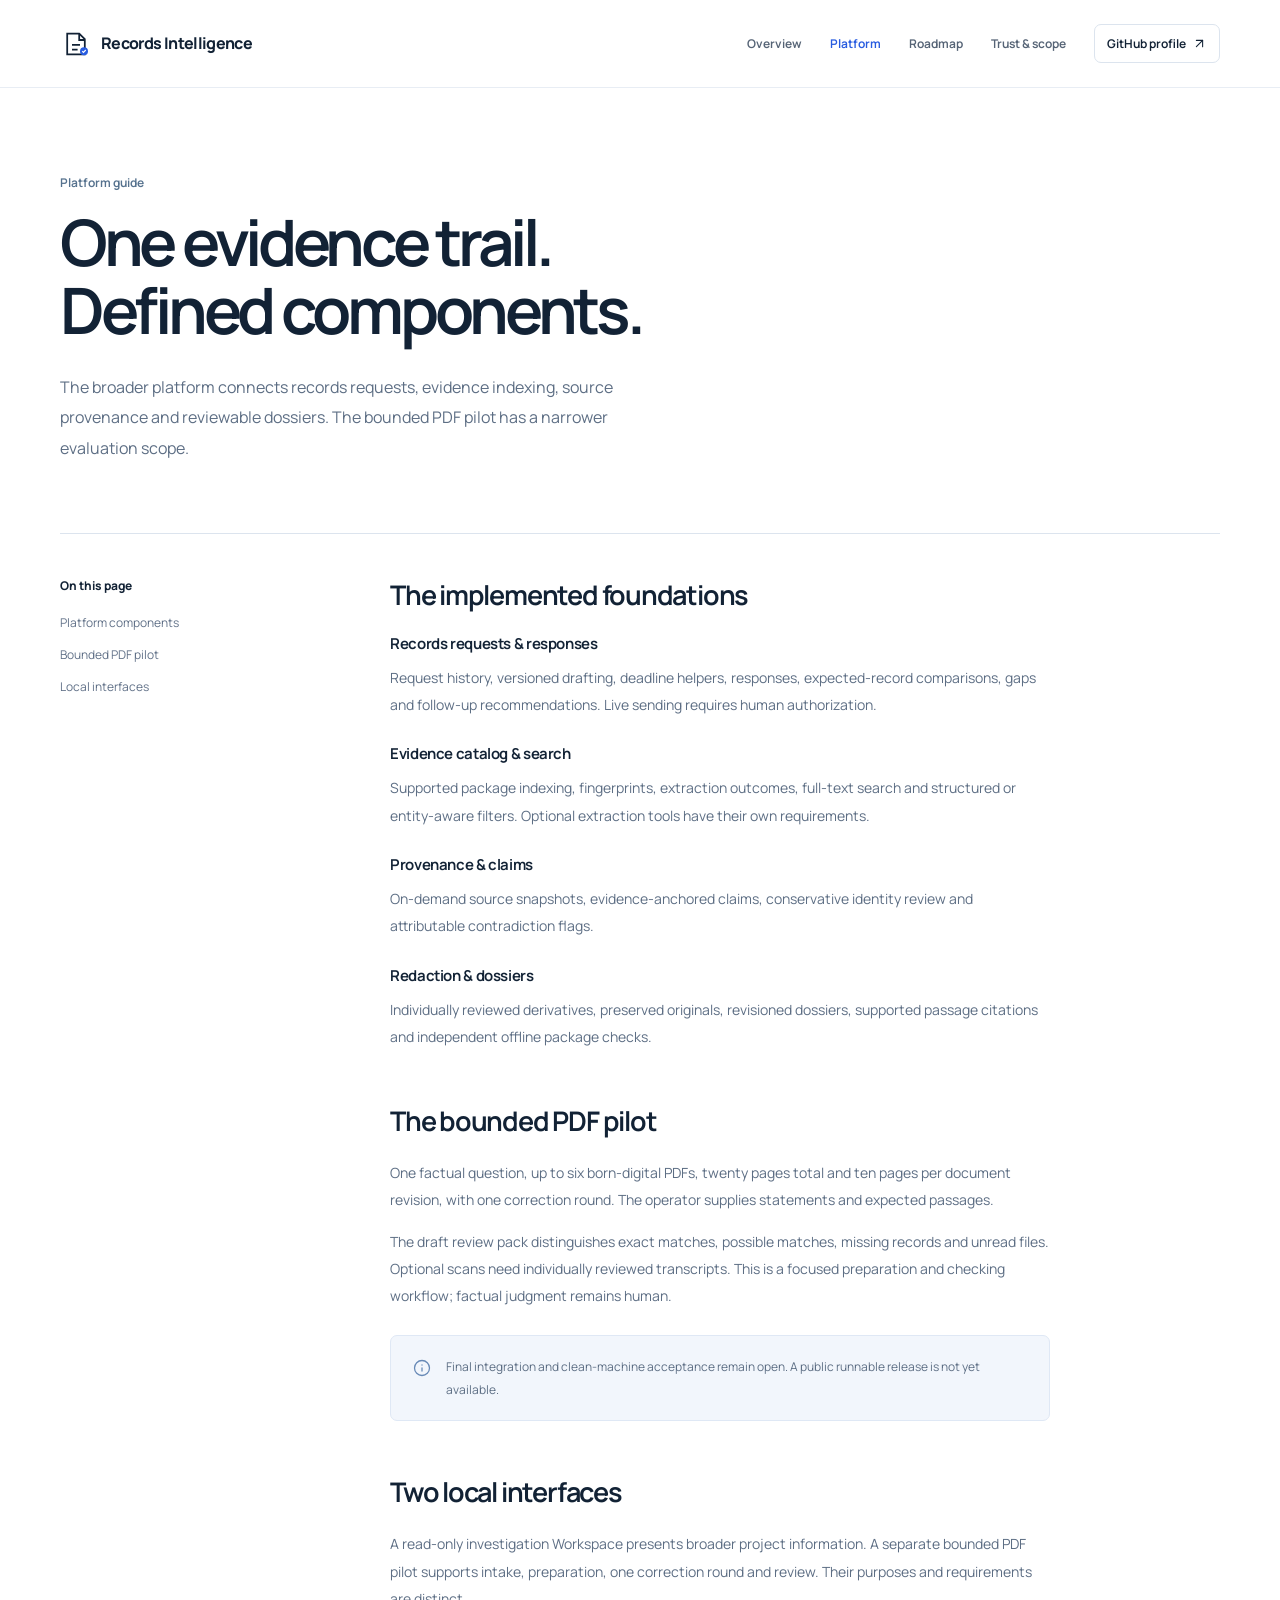
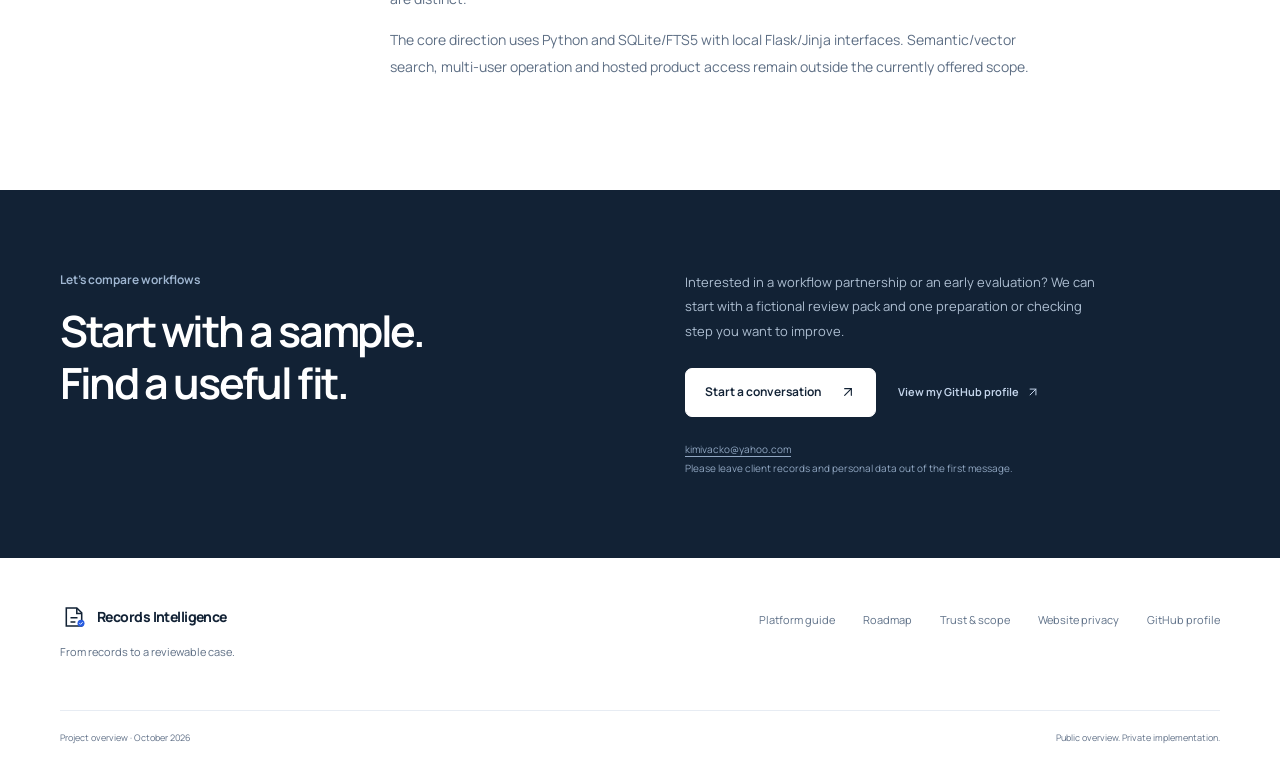
==== commit 1669e98c: "Add free Cloudflare website analytics and privacy disclosure" ====
--- a/platform.html
+++ b/platform.html
@@ -1,5 +1,5 @@
 <!doctype html>
-<html lang="en"><head><meta charset="utf-8"><meta name="viewport" content="width=device-width, initial-scale=1"><meta name="description" content="Local-first investigation and evidence tooling. Source-linked findings, preserved revisions and visible human review. Private development with a bounded PDF pilot."><meta name="theme-color" content="#f3f6fa"><meta property="og:title" content="Platform guide — Records Intelligence"><meta property="og:description" content="From records to a reviewable case. Explore the project, a fictional workflow illustration and the bounded PDF pilot."><meta property="og:type" content="website"><title>Platform guide — Records Intelligence</title><link rel="icon" href="./mark.svg" type="image/svg+xml">  <script type="module" crossorigin src="./assets/main-BIea12zP.js"></script>
+<html lang="en"><head><meta charset="utf-8"><meta name="viewport" content="width=device-width, initial-scale=1"><meta name="description" content="Records Intelligence: from records to a reviewable case. Local-first investigation and evidence tooling with source-linked findings, preserved revisions and visible human review."><meta name="theme-color" content="#f3f6fa"><meta property="og:site_name" content="Records Intelligence"><meta property="og:title" content="Platform guide — Records Intelligence"><meta property="og:description" content="From records to a reviewable case. Explore the project, a fictional workflow illustration and the bounded PDF pilot."><meta property="og:type" content="website"><title>Platform guide — Records Intelligence</title><link rel="icon" href="./mark.svg" type="image/svg+xml">  <script type="module" crossorigin src="./assets/main-H5jLbM38.js"></script>
   <link rel="stylesheet" crossorigin href="./assets/main-C_OiRZra.css">
 </head><body><a class="skip-link" href="#main">Skip to content</a>
 <header class="site-header"><div class="container header-inner">
@@ -9,4 +9,4 @@
 </div></header><main id="main"><section class="page-hero container"><span class="section-label">Platform guide</span><h1>One evidence trail.<br>Defined components.</h1><p>The broader platform connects records requests, evidence indexing, source provenance and reviewable dossiers. The bounded PDF pilot has a narrower evaluation scope.</p></section><section class="section compact"><div class="container guide-grid"><aside class="guide-aside"><h2>On this page</h2><a href="#components">Platform components</a><a href="#pilot">Bounded PDF pilot</a><a href="#interfaces">Local interfaces</a></aside><div class="guide-content"><section id="components"><h2>The implemented foundations</h2><div class="guide-list"><article><h3>Records requests & responses</h3><p>Request history, versioned drafting, deadline helpers, responses, expected-record comparisons, gaps and follow-up recommendations. Live sending requires human authorization.</p></article><article><h3>Evidence catalog & search</h3><p>Supported package indexing, fingerprints, extraction outcomes, full-text search and structured or entity-aware filters. Optional extraction tools have their own requirements.</p></article><article><h3>Provenance & claims</h3><p>On-demand source snapshots, evidence-anchored claims, conservative identity review and attributable contradiction flags.</p></article><article><h3>Redaction & dossiers</h3><p>Individually reviewed derivatives, preserved originals, revisioned dossiers, supported passage citations and independent offline package checks.</p></article></div></section><section id="pilot"><h2>The bounded PDF pilot</h2><p>One factual question, up to six born-digital PDFs, twenty pages total and ten pages per document revision, with one correction round. The operator supplies statements and expected passages.</p><p>The draft review pack distinguishes exact matches, possible matches, missing records and unread files. Optional scans need individually reviewed transcripts. This is a focused preparation and checking workflow; factual judgment remains human.</p><div class="inline-note"><i data-lucide="info" class="" aria-hidden="true"></i><p>Final integration and clean-machine acceptance remain open. A public runnable release is not yet available.</p></div></section><section id="interfaces"><h2>Two local interfaces</h2><p>A read-only investigation Workspace presents broader project information. A separate bounded PDF pilot supports intake, preparation, one correction round and review. Their purposes and requirements are distinct.</p><p>The core direction uses Python and SQLite/FTS5 with local Flask/Jinja interfaces. Semantic/vector search, multi-user operation and hosted product access remain outside the currently offered scope.</p></section></div></div></section><section class="contact-section" id="contact"><div class="container contact-grid">
   <div><span class="section-label">Let's compare workflows</span><h2>Start with a sample.<br>Find a useful fit.</h2></div>
   <div><p>Interested in a workflow partnership or an early evaluation? We can start with a fictional review pack and one preparation or checking step you want to improve.</p><div class="contact-actions"><a class="button button-light" href="mailto:kimivacko@yahoo.com?subject=Records%20Intelligence%20workflow%20conversation">Start a conversation <i data-lucide="arrow-up-right" class="" aria-hidden="true"></i></a><a class="contact-github" href="https://github.com/claudedclaude2-byte">View my GitHub profile <i data-lucide="arrow-up-right" class="" aria-hidden="true"></i></a></div><p class="contact-note"><a href="mailto:kimivacko@yahoo.com">kimivacko@yahoo.com</a><br>Please leave client records and personal data out of the first message.</p></div>
-</div></section></main><footer class="site-footer"><div class="container footer-top"><div><a class="brand" href="index.html"><svg class="brand-mark" viewBox="0 0 40 40" aria-hidden="true"><path d="M9 7h15l7 7v19H9z" fill="none" stroke="currentColor" stroke-width="2.2"/><path d="M24 7v8h7M15 21h10M15 27h7" fill="none" stroke="currentColor" stroke-width="2.2"/><circle cx="30" cy="29" r="5" fill="#285ce0"/><path d="m27.8 29 1.5 1.5 2.9-3" fill="none" stroke="white" stroke-width="1.4"/></svg><span>Records Intelligence</span></a><p>From records to a reviewable case.</p></div><nav aria-label="Footer navigation"><a href="platform.html">Platform guide</a><a href="roadmap.html">Roadmap</a><a href="trust.html">Trust & scope</a><a href="https://github.com/claudedclaude2-byte">GitHub profile</a></nav></div><div class="container footer-bottom"><span>Project overview · October 2026</span><span>Public overview. Private implementation.</span></div></footer></body></html>+</div></section></main><footer class="site-footer"><div class="container footer-top"><div><a class="brand" href="index.html"><svg class="brand-mark" viewBox="0 0 40 40" aria-hidden="true"><path d="M9 7h15l7 7v19H9z" fill="none" stroke="currentColor" stroke-width="2.2"/><path d="M24 7v8h7M15 21h10M15 27h7" fill="none" stroke="currentColor" stroke-width="2.2"/><circle cx="30" cy="29" r="5" fill="#285ce0"/><path d="m27.8 29 1.5 1.5 2.9-3" fill="none" stroke="white" stroke-width="1.4"/></svg><span>Records Intelligence</span></a><p>From records to a reviewable case.</p></div><nav aria-label="Footer navigation"><a href="platform.html">Platform guide</a><a href="roadmap.html">Roadmap</a><a href="trust.html">Trust & scope</a><a href="trust.html#website-analytics">Website privacy</a><a href="https://github.com/claudedclaude2-byte">GitHub profile</a></nav></div><div class="container footer-bottom"><span>Project overview · October 2026</span><span>Public overview. Private implementation.</span></div></footer></body></html>
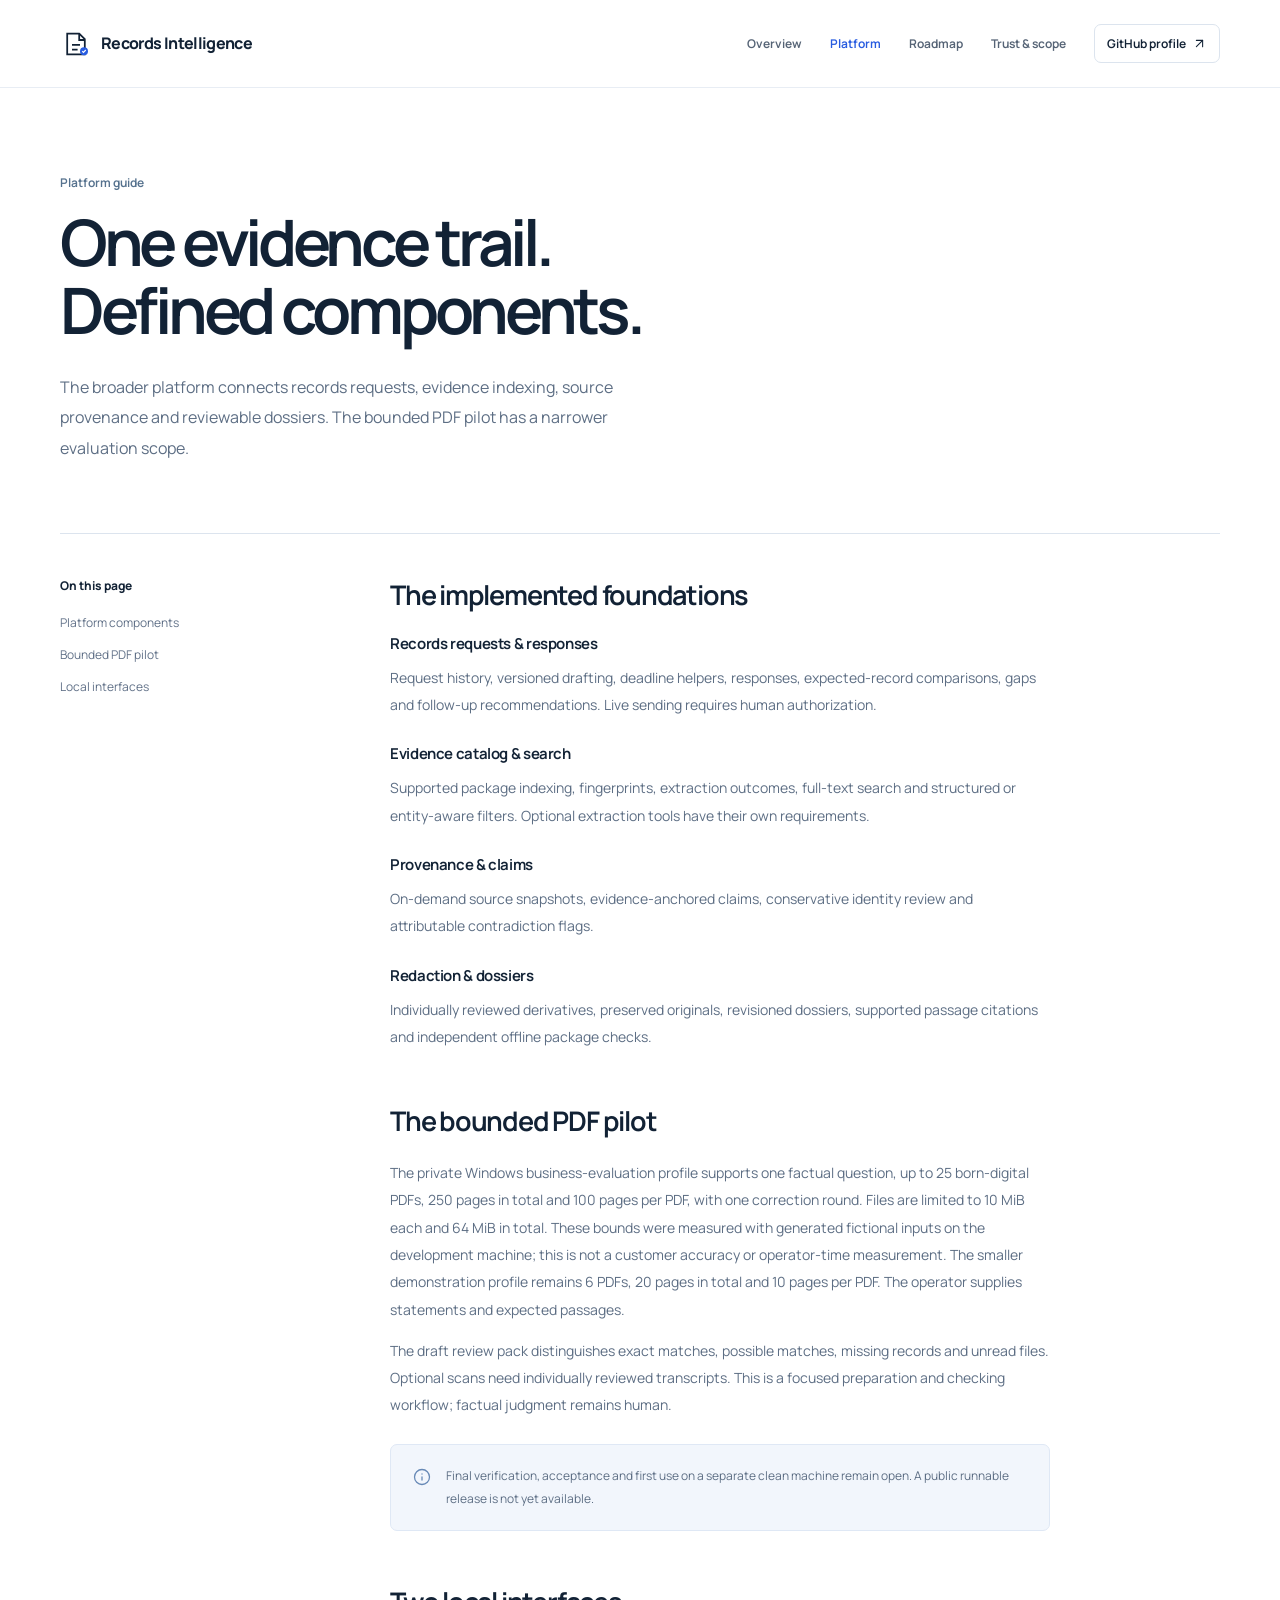
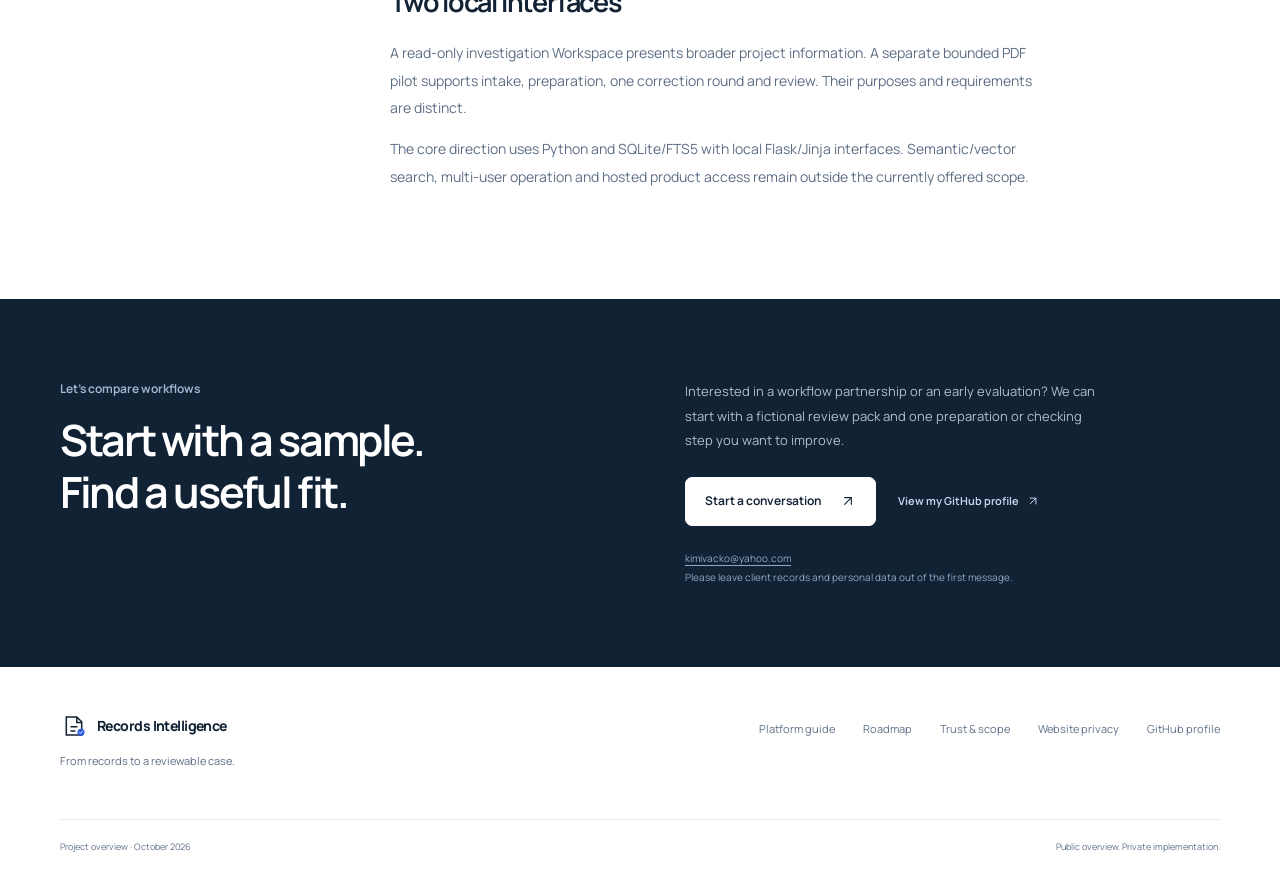
==== commit e17d9565: "Correct evaluation capacity and remove grant application update" ====
--- a/platform.html
+++ b/platform.html
@@ -6,7 +6,7 @@
   <a class="brand" href="index.html"><svg class="brand-mark" viewBox="0 0 40 40" aria-hidden="true"><path d="M9 7h15l7 7v19H9z" fill="none" stroke="currentColor" stroke-width="2.2"/><path d="M24 7v8h7M15 21h10M15 27h7" fill="none" stroke="currentColor" stroke-width="2.2"/><circle cx="30" cy="29" r="5" fill="#285ce0"/><path d="m27.8 29 1.5 1.5 2.9-3" fill="none" stroke="white" stroke-width="1.4"/></svg><span>Records Intelligence</span></a>
   <button class="menu-button" aria-label="Open navigation" aria-expanded="false" aria-controls="main-nav"><i data-lucide="menu" class="" aria-hidden="true"></i></button>
   <nav class="main-nav" id="main-nav" aria-label="Main navigation"><a href="index.html">Overview</a><a href="platform.html" aria-current="page">Platform</a><a href="roadmap.html">Roadmap</a><a href="trust.html">Trust & scope</a><a class="nav-github" href="https://github.com/claudedclaude2-byte">GitHub profile <i data-lucide="arrow-up-right" class="" aria-hidden="true"></i></a></nav>
-</div></header><main id="main"><section class="page-hero container"><span class="section-label">Platform guide</span><h1>One evidence trail.<br>Defined components.</h1><p>The broader platform connects records requests, evidence indexing, source provenance and reviewable dossiers. The bounded PDF pilot has a narrower evaluation scope.</p></section><section class="section compact"><div class="container guide-grid"><aside class="guide-aside"><h2>On this page</h2><a href="#components">Platform components</a><a href="#pilot">Bounded PDF pilot</a><a href="#interfaces">Local interfaces</a></aside><div class="guide-content"><section id="components"><h2>The implemented foundations</h2><div class="guide-list"><article><h3>Records requests & responses</h3><p>Request history, versioned drafting, deadline helpers, responses, expected-record comparisons, gaps and follow-up recommendations. Live sending requires human authorization.</p></article><article><h3>Evidence catalog & search</h3><p>Supported package indexing, fingerprints, extraction outcomes, full-text search and structured or entity-aware filters. Optional extraction tools have their own requirements.</p></article><article><h3>Provenance & claims</h3><p>On-demand source snapshots, evidence-anchored claims, conservative identity review and attributable contradiction flags.</p></article><article><h3>Redaction & dossiers</h3><p>Individually reviewed derivatives, preserved originals, revisioned dossiers, supported passage citations and independent offline package checks.</p></article></div></section><section id="pilot"><h2>The bounded PDF pilot</h2><p>One factual question, up to six born-digital PDFs, twenty pages total and ten pages per document revision, with one correction round. The operator supplies statements and expected passages.</p><p>The draft review pack distinguishes exact matches, possible matches, missing records and unread files. Optional scans need individually reviewed transcripts. This is a focused preparation and checking workflow; factual judgment remains human.</p><div class="inline-note"><i data-lucide="info" class="" aria-hidden="true"></i><p>Final integration and clean-machine acceptance remain open. A public runnable release is not yet available.</p></div></section><section id="interfaces"><h2>Two local interfaces</h2><p>A read-only investigation Workspace presents broader project information. A separate bounded PDF pilot supports intake, preparation, one correction round and review. Their purposes and requirements are distinct.</p><p>The core direction uses Python and SQLite/FTS5 with local Flask/Jinja interfaces. Semantic/vector search, multi-user operation and hosted product access remain outside the currently offered scope.</p></section></div></div></section><section class="contact-section" id="contact"><div class="container contact-grid">
+</div></header><main id="main"><section class="page-hero container"><span class="section-label">Platform guide</span><h1>One evidence trail.<br>Defined components.</h1><p>The broader platform connects records requests, evidence indexing, source provenance and reviewable dossiers. The bounded PDF pilot has a narrower evaluation scope.</p></section><section class="section compact"><div class="container guide-grid"><aside class="guide-aside"><h2>On this page</h2><a href="#components">Platform components</a><a href="#pilot">Bounded PDF pilot</a><a href="#interfaces">Local interfaces</a></aside><div class="guide-content"><section id="components"><h2>The implemented foundations</h2><div class="guide-list"><article><h3>Records requests & responses</h3><p>Request history, versioned drafting, deadline helpers, responses, expected-record comparisons, gaps and follow-up recommendations. Live sending requires human authorization.</p></article><article><h3>Evidence catalog & search</h3><p>Supported package indexing, fingerprints, extraction outcomes, full-text search and structured or entity-aware filters. Optional extraction tools have their own requirements.</p></article><article><h3>Provenance & claims</h3><p>On-demand source snapshots, evidence-anchored claims, conservative identity review and attributable contradiction flags.</p></article><article><h3>Redaction & dossiers</h3><p>Individually reviewed derivatives, preserved originals, revisioned dossiers, supported passage citations and independent offline package checks.</p></article></div></section><section id="pilot"><h2>The bounded PDF pilot</h2><p>The private Windows business-evaluation profile supports one factual question, up to 25 born-digital PDFs, 250 pages in total and 100 pages per PDF, with one correction round. Files are limited to 10 MiB each and 64 MiB in total. These bounds were measured with generated fictional inputs on the development machine; this is not a customer accuracy or operator-time measurement. The smaller demonstration profile remains 6 PDFs, 20 pages in total and 10 pages per PDF. The operator supplies statements and expected passages.</p><p>The draft review pack distinguishes exact matches, possible matches, missing records and unread files. Optional scans need individually reviewed transcripts. This is a focused preparation and checking workflow; factual judgment remains human.</p><div class="inline-note"><i data-lucide="info" class="" aria-hidden="true"></i><p>Final verification, acceptance and first use on a separate clean machine remain open. A public runnable release is not yet available.</p></div></section><section id="interfaces"><h2>Two local interfaces</h2><p>A read-only investigation Workspace presents broader project information. A separate bounded PDF pilot supports intake, preparation, one correction round and review. Their purposes and requirements are distinct.</p><p>The core direction uses Python and SQLite/FTS5 with local Flask/Jinja interfaces. Semantic/vector search, multi-user operation and hosted product access remain outside the currently offered scope.</p></section></div></div></section><section class="contact-section" id="contact"><div class="container contact-grid">
   <div><span class="section-label">Let's compare workflows</span><h2>Start with a sample.<br>Find a useful fit.</h2></div>
   <div><p>Interested in a workflow partnership or an early evaluation? We can start with a fictional review pack and one preparation or checking step you want to improve.</p><div class="contact-actions"><a class="button button-light" href="mailto:kimivacko@yahoo.com?subject=Records%20Intelligence%20workflow%20conversation">Start a conversation <i data-lucide="arrow-up-right" class="" aria-hidden="true"></i></a><a class="contact-github" href="https://github.com/claudedclaude2-byte">View my GitHub profile <i data-lucide="arrow-up-right" class="" aria-hidden="true"></i></a></div><p class="contact-note"><a href="mailto:kimivacko@yahoo.com">kimivacko@yahoo.com</a><br>Please leave client records and personal data out of the first message.</p></div>
 </div></section></main><footer class="site-footer"><div class="container footer-top"><div><a class="brand" href="index.html"><svg class="brand-mark" viewBox="0 0 40 40" aria-hidden="true"><path d="M9 7h15l7 7v19H9z" fill="none" stroke="currentColor" stroke-width="2.2"/><path d="M24 7v8h7M15 21h10M15 27h7" fill="none" stroke="currentColor" stroke-width="2.2"/><circle cx="30" cy="29" r="5" fill="#285ce0"/><path d="m27.8 29 1.5 1.5 2.9-3" fill="none" stroke="white" stroke-width="1.4"/></svg><span>Records Intelligence</span></a><p>From records to a reviewable case.</p></div><nav aria-label="Footer navigation"><a href="platform.html">Platform guide</a><a href="roadmap.html">Roadmap</a><a href="trust.html">Trust & scope</a><a href="trust.html#website-analytics">Website privacy</a><a href="https://github.com/claudedclaude2-byte">GitHub profile</a></nav></div><div class="container footer-bottom"><span>Project overview · October 2026</span><span>Public overview. Private implementation.</span></div></footer></body></html>
